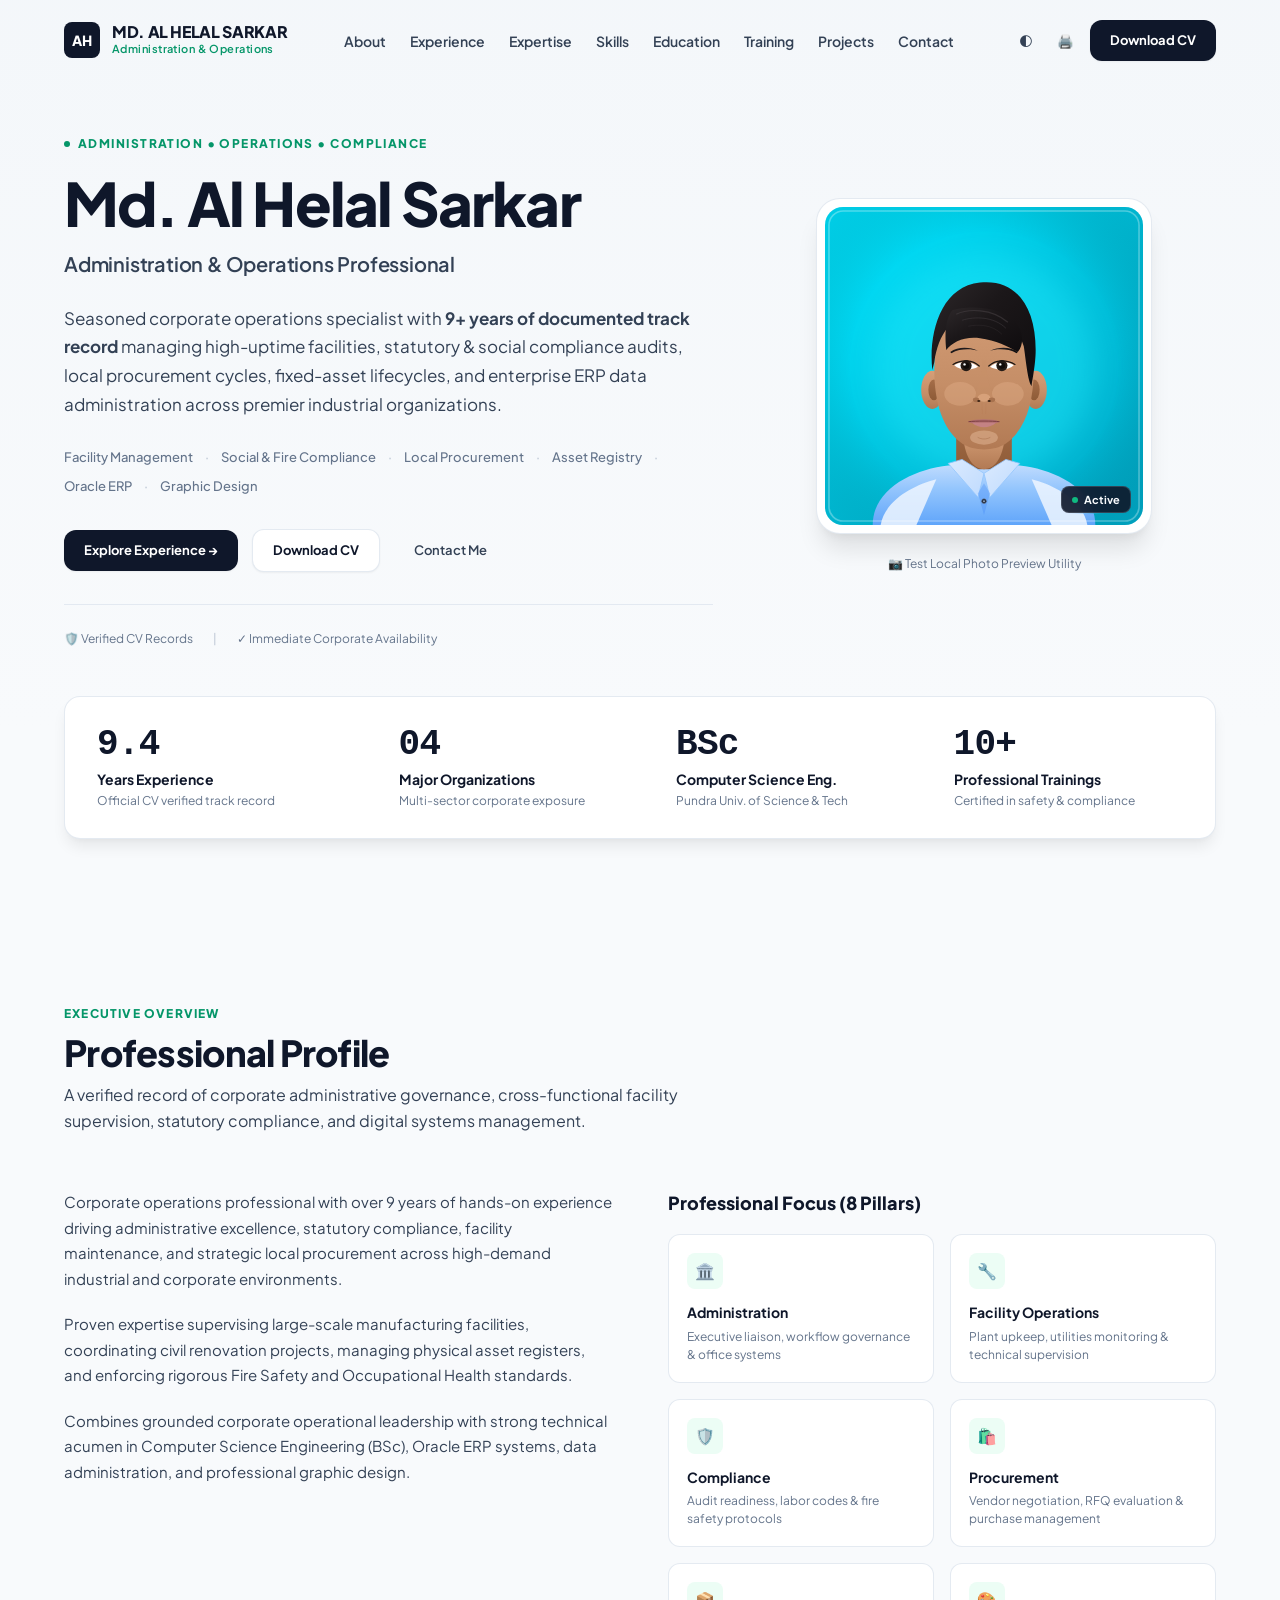
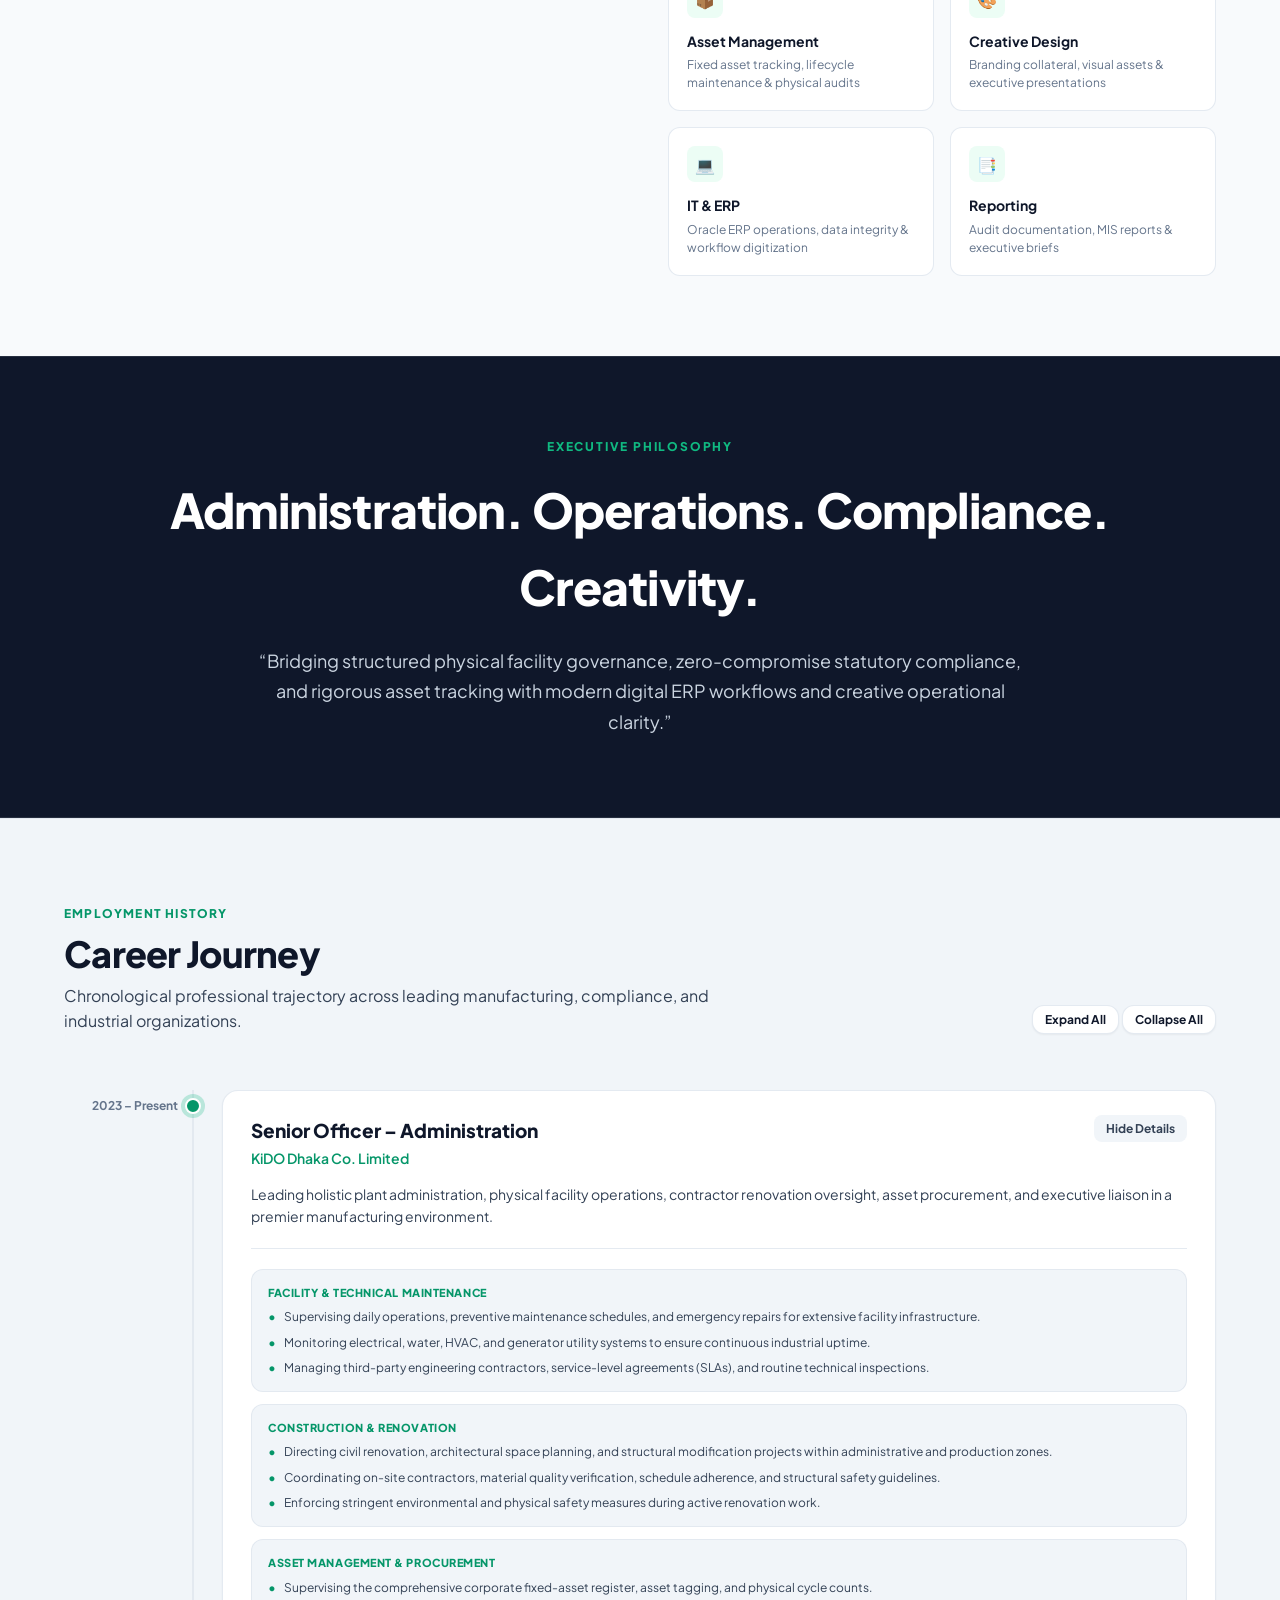
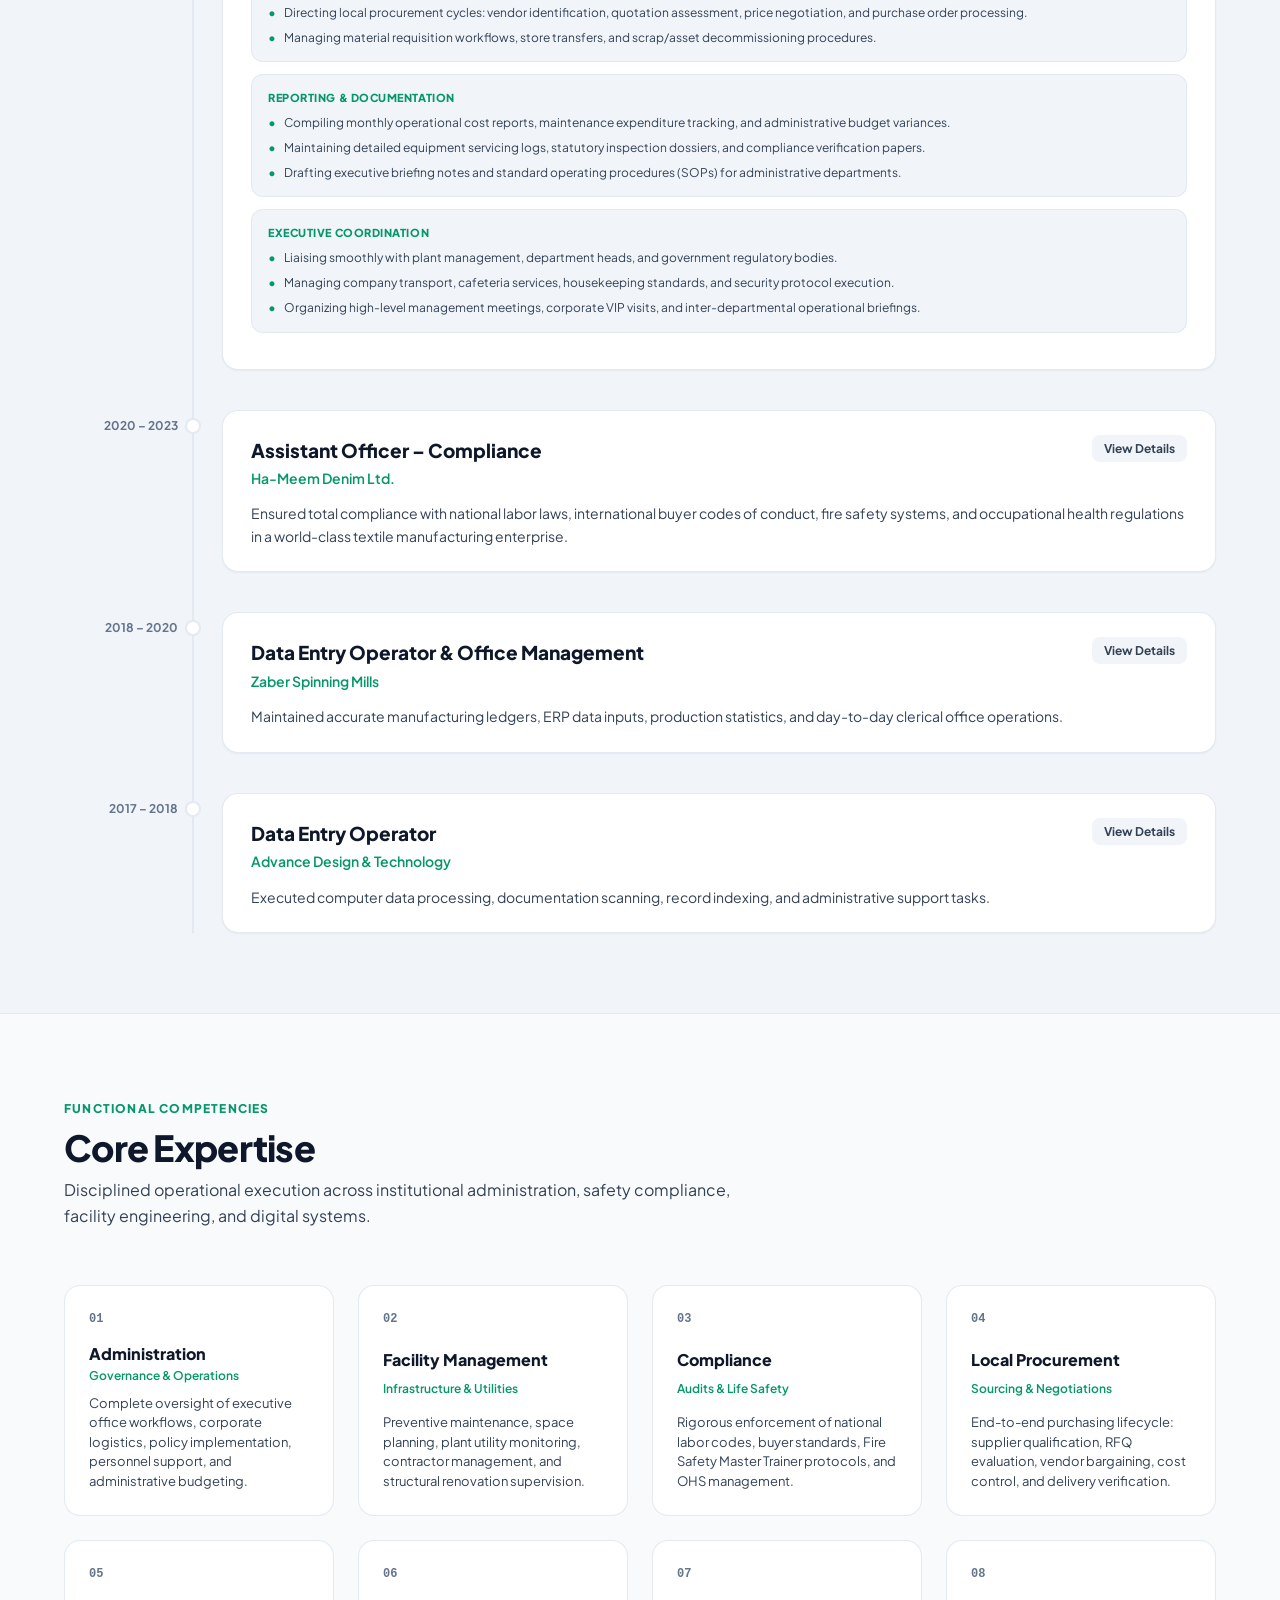
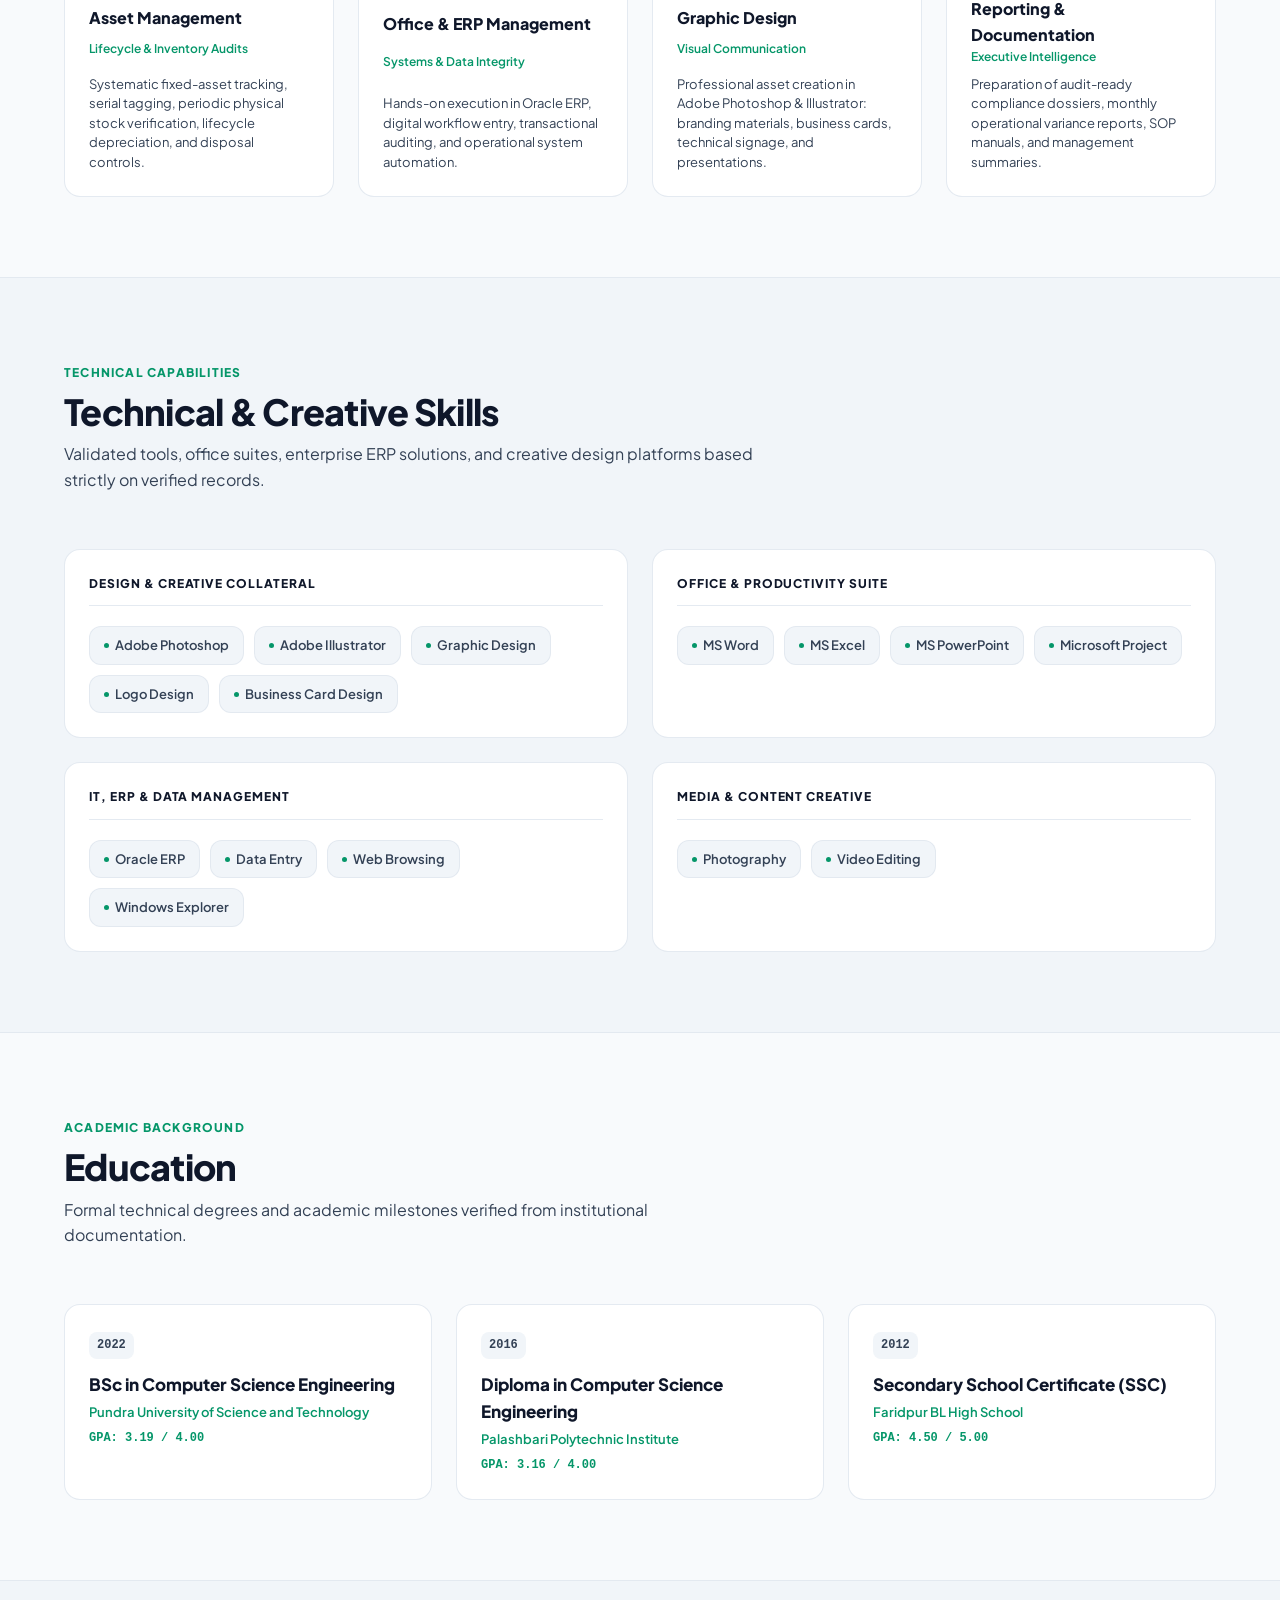
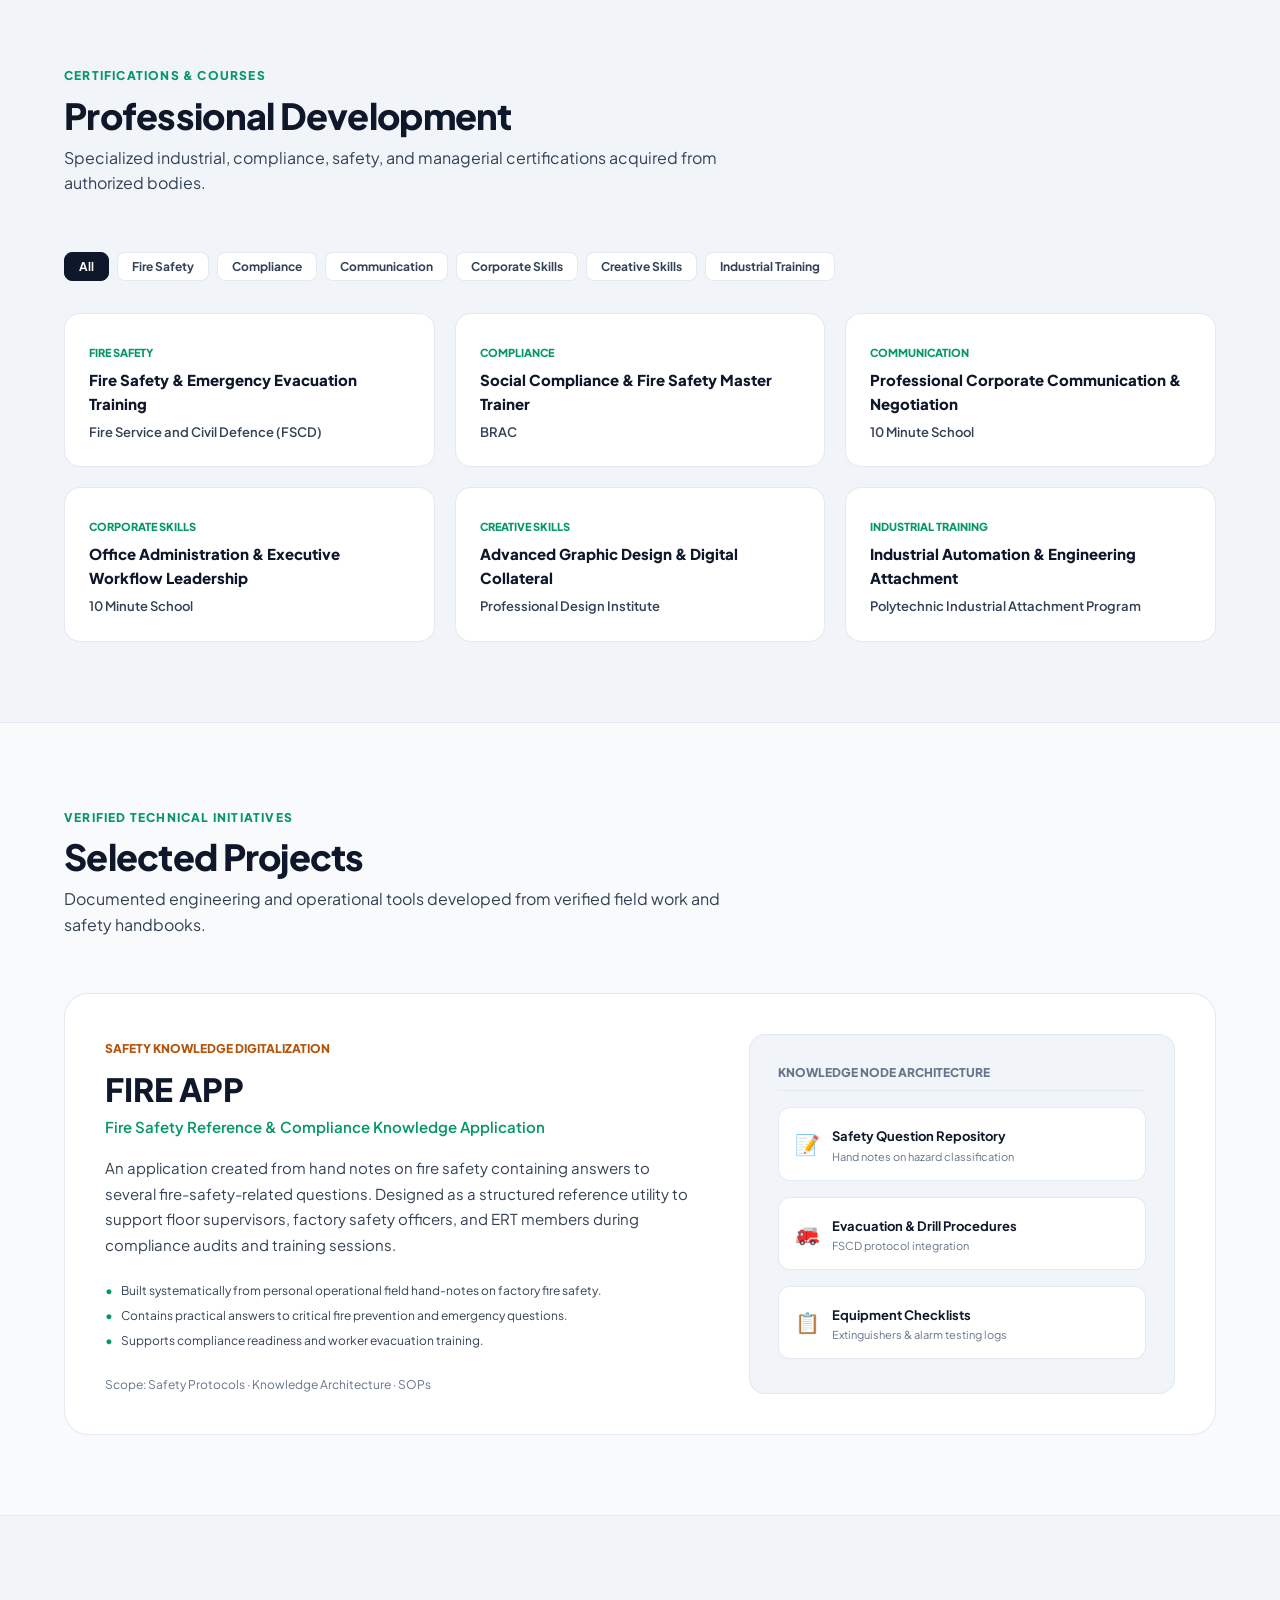
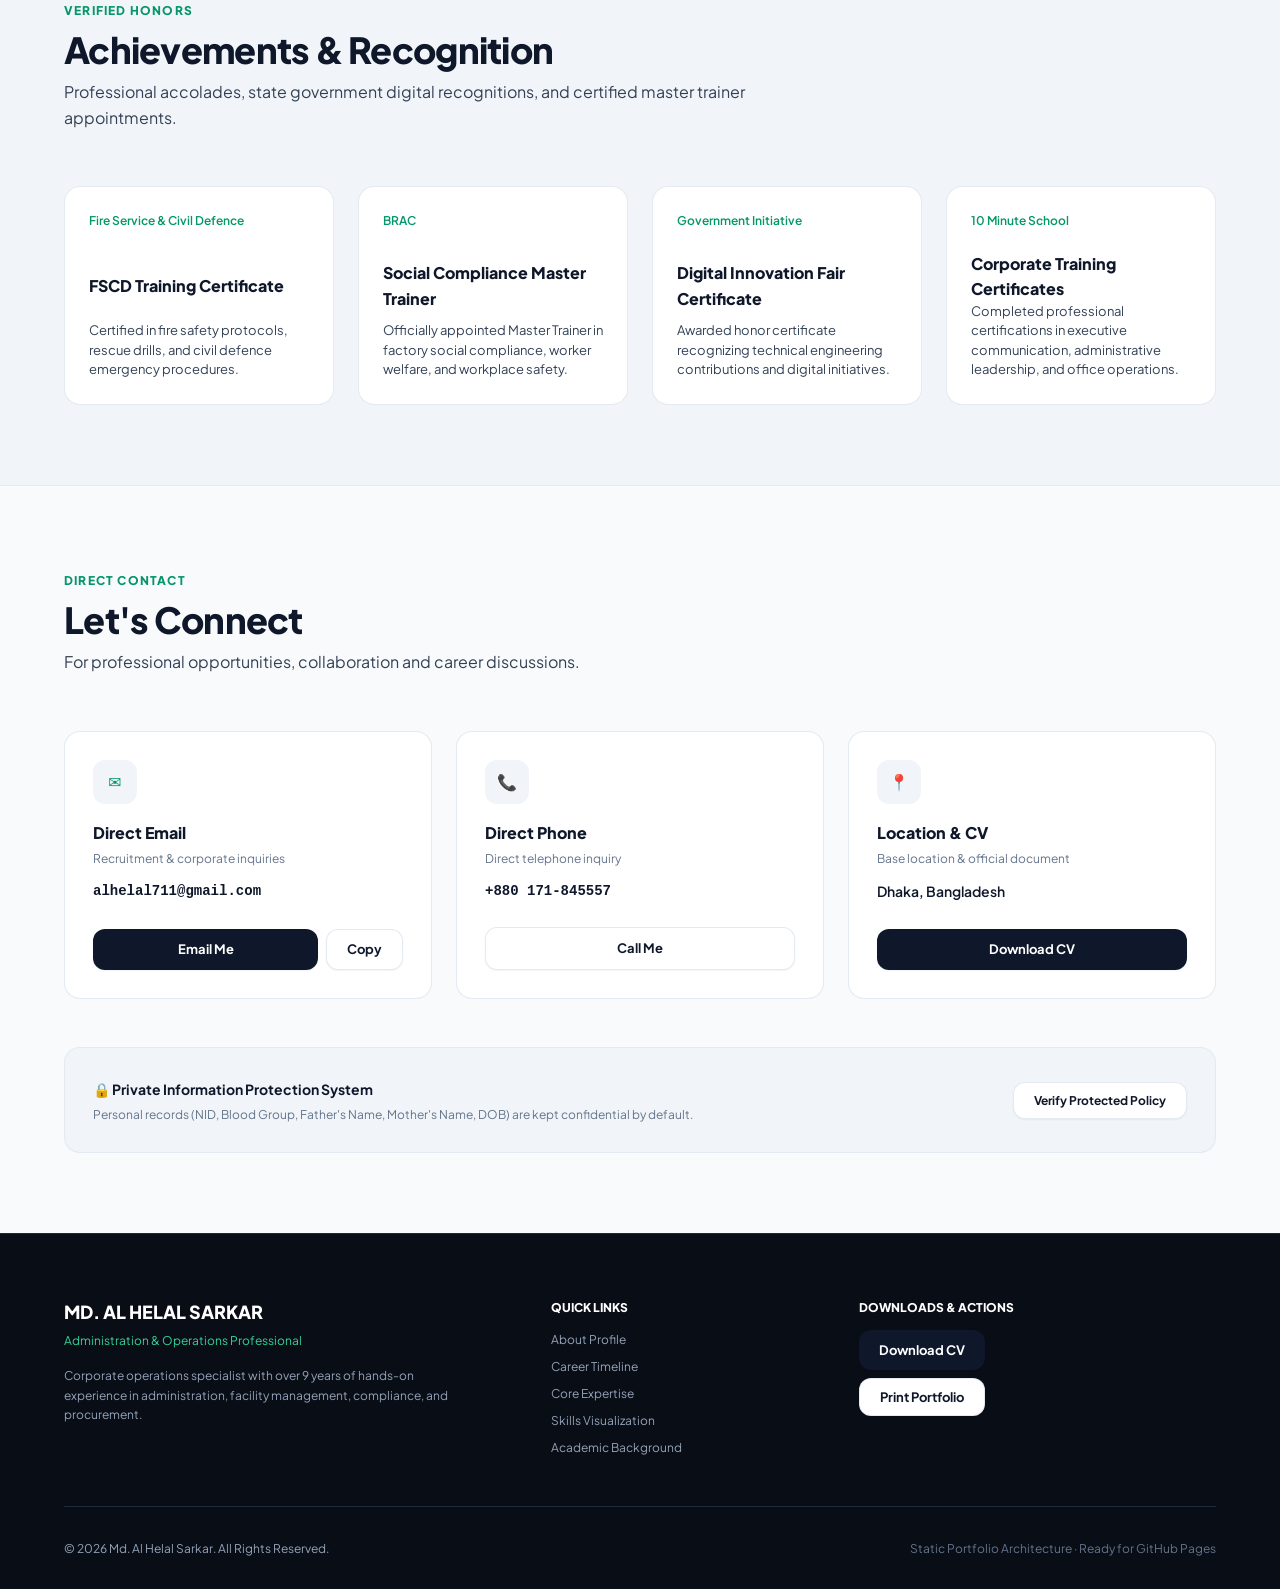
==== portfolio/index.html @ 99a0fc0d "Add files via upload" ====
<!DOCTYPE html>
<html lang="en">
<head>
  <meta charset="UTF-8" />
  <meta name="viewport" content="width=device-width, initial-scale=1.0" />
  <title>Md. Al Helal Sarkar | Administration & Operations Professional</title>
  <meta name="description" content="Corporate operations specialist with 9+ years of experience in Administration, Facility Management, Compliance, Local Procurement, Asset Management, and IT/ERP." />
  <meta name="author" content="Md. Al Helal Sarkar" />
  
  <!-- Open Graph -->
  <meta property="og:title" content="Md. Al Helal Sarkar | Administration & Operations Professional" />
  <meta property="og:description" content="Executive portfolio of Md. Al Helal Sarkar. Corporate operations specialist with 9+ years of experience." />
  <meta property="og:type" content="website" />
  <meta property="og:image" content="assets/profile.jpg" />
  
  <link rel="icon" type="image/svg+xml" href="assets/favicon.svg" />
  <link rel="preconnect" href="https://fonts.googleapis.com">
  <link rel="preconnect" href="https://fonts.gstatic.com" crossorigin>
  <link href="https://fonts.googleapis.com/css2?family=Plus+Jakarta+Sans:wght@300;400;500;600;700;800&display=swap" rel="stylesheet">
  
  <link rel="stylesheet" href="css/style.css" />
</head>
<body>

  <!-- Sticky Executive Navigation (3-Zone Contract) -->
  <header class="site-header">
    <div class="container nav-container">
      <!-- Zone 1: Wordmark -->
      <a href="#home" class="brand-link">
        <div class="brand-badge">AH</div>
        <div class="brand-meta">
          <span class="brand-title">MD. AL HELAL SARKAR</span>
          <span class="brand-sub">Administration &amp; Operations</span>
        </div>
      </a>

      <!-- Zone 2: Navigation Links -->
      <nav>
        <ul class="nav-links">
          <li><a href="#about" class="nav-link">About</a></li>
          <li><a href="#experience" class="nav-link">Experience</a></li>
          <li><a href="#expertise" class="nav-link">Expertise</a></li>
          <li><a href="#skills" class="nav-link">Skills</a></li>
          <li><a href="#education" class="nav-link">Education</a></li>
          <li><a href="#training" class="nav-link">Training</a></li>
          <li><a href="#projects" class="nav-link">Projects</a></li>
          <li><a href="#contact" class="nav-link">Contact</a></li>
        </ul>
      </nav>

      <!-- Zone 3: Utilities & CTA -->
      <div class="nav-actions">
        <button id="theme-toggle-btn" class="icon-btn" title="Toggle Dark/Light Mode" aria-label="Toggle Theme">
          🌓
        </button>
        <button class="icon-btn js-print-portfolio" title="Print Executive CV" aria-label="Print CV">
          🖨️
        </button>
        <a href="assets/cv.pdf" class="btn-primary js-cv-download">
          Download CV
        </a>
        <button id="hamburger-btn" class="icon-btn hamburger-btn" aria-label="Toggle Mobile Navigation">
          ☰
        </button>
      </div>
    </div>

    <!-- Mobile Drawer -->
    <div id="mobile-drawer" class="mobile-drawer">
      <ul class="mobile-nav-list">
        <li><a href="#about" class="mobile-nav-link">About</a></li>
        <li><a href="#experience" class="mobile-nav-link">Experience</a></li>
        <li><a href="#expertise" class="mobile-nav-link">Expertise</a></li>
        <li><a href="#skills" class="mobile-nav-link">Skills</a></li>
        <li><a href="#education" class="mobile-nav-link">Education</a></li>
        <li><a href="#training" class="mobile-nav-link">Training</a></li>
        <li><a href="#projects" class="mobile-nav-link">Projects</a></li>
        <li><a href="#contact" class="mobile-nav-link">Contact</a></li>
      </ul>
    </div>
  </header>

  <!-- Hero Section -->
  <section id="home" class="hero-section">
    <div class="container hero-grid">
      <!-- Left Hero Text -->
      <div>
        <div class="hero-eyebrow">
          <span class="hero-dot"></span>
          <span>ADMINISTRATION • OPERATIONS • COMPLIANCE</span>
        </div>
        <h1 class="hero-title">Md. Al Helal Sarkar</h1>
        <h2 class="hero-subtitle">Administration &amp; Operations Professional</h2>
        <p class="hero-desc">
          Seasoned corporate operations specialist with <strong>9+ years of documented track record</strong> managing high-uptime facilities, statutory &amp; social compliance audits, local procurement cycles, fixed-asset lifecycles, and enterprise ERP data administration across premier industrial organizations.
        </p>

        <!-- Unboxed Metadata Line -->
        <div class="unboxed-meta">
          <span>Facility Management</span>
          <span class="sep">·</span>
          <span>Social &amp; Fire Compliance</span>
          <span class="sep">·</span>
          <span>Local Procurement</span>
          <span class="sep">·</span>
          <span>Asset Registry</span>
          <span class="sep">·</span>
          <span>Oracle ERP</span>
          <span class="sep">·</span>
          <span>Graphic Design</span>
        </div>

        <!-- 3 CTA Buttons -->
        <div class="hero-ctas">
          <a href="#experience" class="btn-primary">Explore Experience →</a>
          <a href="assets/cv.pdf" class="btn-secondary js-cv-download">Download CV</a>
          <a href="#contact" class="btn-ghost">Contact Me</a>
        </div>

        <div class="hero-trust">
          <span>🛡️ Verified CV Records</span>
          <span class="sep">|</span>
          <span>✓ Immediate Corporate Availability</span>
        </div>
      </div>

      <!-- Right Hero Profile Image Frame -->
      <div class="hero-portrait-wrapper">
        <div class="portrait-frame">
          <img
            src="assets/profile.svg"
            alt="Md. Al Helal Sarkar"
            class="portrait-img js-profile-img"
          />
          <div class="portrait-fallback js-portrait-fallback" style="display: none;">
            <div class="fallback-monogram">AH</div>
            <strong style="font-size: 1.125rem;">Md. Al Helal Sarkar</strong>
            <span style="font-size: 0.75rem; color: #34d399; margin-top: 0.25rem;">Administration &amp; Operations</span>
          </div>
          <div class="active-badge">
            <span class="active-pulse"></span>
            <span>Active</span>
          </div>
        </div>

        <button class="preview-tool-trigger js-open-photo-modal">
          📷 Test Local Photo Preview Utility
        </button>
      </div>
    </div>
  </section>

  <!-- Hero Statistics -->
  <div class="container">
    <div class="hero-stats-card">
      <div class="stats-grid">
        <div class="stat-item">
          <span class="stat-val tabular-nums">9.4</span>
          <span class="stat-label">Years Experience</span>
          <span class="stat-sub">Official CV verified track record</span>
        </div>
        <div class="stat-item">
          <span class="stat-val tabular-nums">04</span>
          <span class="stat-label">Major Organizations</span>
          <span class="stat-sub">Multi-sector corporate exposure</span>
        </div>
        <div class="stat-item">
          <span class="stat-val">BSc</span>
          <span class="stat-label">Computer Science Eng.</span>
          <span class="stat-sub">Pundra Univ. of Science &amp; Tech</span>
        </div>
        <div class="stat-item">
          <span class="stat-val tabular-nums">10+</span>
          <span class="stat-label">Professional Trainings</span>
          <span class="stat-sub">Certified in safety &amp; compliance</span>
        </div>
      </div>
    </div>
  </div>

  <!-- Executive About Section -->
  <section id="about" class="section">
    <div class="container">
      <div class="section-head">
        <div class="section-kicker">Executive Overview</div>
        <h2 class="section-title">Professional Profile</h2>
        <p class="section-lead">A verified record of corporate administrative governance, cross-functional facility supervision, statutory compliance, and digital systems management.</p>
      </div>

      <div class="about-grid">
        <!-- Left Column: Narrative -->
        <div class="about-narrative">
          <p>
            Corporate operations professional with over 9 years of hands-on experience driving administrative excellence, statutory compliance, facility maintenance, and strategic local procurement across high-demand industrial and corporate environments.
          </p>
          <p>
            Proven expertise supervising large-scale manufacturing facilities, coordinating civil renovation projects, managing physical asset registers, and enforcing rigorous Fire Safety and Occupational Health standards.
          </p>
          <p>
            Combines grounded corporate operational leadership with strong technical acumen in Computer Science Engineering (BSc), Oracle ERP systems, data administration, and professional graphic design.
          </p>
        </div>

        <!-- Right Column: 8 Professional Focus Cards -->
        <div>
          <h3 style="font-size: 1.125rem; font-weight: 800; margin-bottom: 1rem;">Professional Focus (8 Pillars)</h3>
          <div class="focus-grid">
            <div class="focus-card">
              <div class="focus-icon">🏛️</div>
              <h4 class="focus-title">Administration</h4>
              <p class="focus-desc">Executive liaison, workflow governance &amp; office systems</p>
            </div>
            <div class="focus-card">
              <div class="focus-icon">🔧</div>
              <h4 class="focus-title">Facility Operations</h4>
              <p class="focus-desc">Plant upkeep, utilities monitoring &amp; technical supervision</p>
            </div>
            <div class="focus-card">
              <div class="focus-icon">🛡️</div>
              <h4 class="focus-title">Compliance</h4>
              <p class="focus-desc">Audit readiness, labor codes &amp; fire safety protocols</p>
            </div>
            <div class="focus-card">
              <div class="focus-icon">🛍️</div>
              <h4 class="focus-title">Procurement</h4>
              <p class="focus-desc">Vendor negotiation, RFQ evaluation &amp; purchase management</p>
            </div>
            <div class="focus-card">
              <div class="focus-icon">📦</div>
              <h4 class="focus-title">Asset Management</h4>
              <p class="focus-desc">Fixed asset tracking, lifecycle maintenance &amp; physical audits</p>
            </div>
            <div class="focus-card">
              <div class="focus-icon">🎨</div>
              <h4 class="focus-title">Creative Design</h4>
              <p class="focus-desc">Branding collateral, visual assets &amp; executive presentations</p>
            </div>
            <div class="focus-card">
              <div class="focus-icon">💻</div>
              <h4 class="focus-title">IT &amp; ERP</h4>
              <p class="focus-desc">Oracle ERP operations, data integrity &amp; workflow digitization</p>
            </div>
            <div class="focus-card">
              <div class="focus-icon">📑</div>
              <h4 class="focus-title">Reporting</h4>
              <p class="focus-desc">Audit documentation, MIS reports &amp; executive briefs</p>
            </div>
          </div>
        </div>
      </div>
    </div>
  </section>

  <!-- Full-Width Brand Statement Ribbon -->
  <section class="brand-ribbon">
    <div class="container">
      <div class="ribbon-kicker">Executive Philosophy</div>
      <h2 class="ribbon-title">Administration. Operations. Compliance. Creativity.</h2>
      <p class="ribbon-quote">
        &ldquo;Bridging structured physical facility governance, zero-compromise statutory compliance, and rigorous asset tracking with modern digital ERP workflows and creative operational clarity.&rdquo;
      </p>
    </div>
  </section>

  <!-- Career Journey Timeline -->
  <section id="experience" class="section section-alt">
    <div class="container">
      <div style="display: flex; justify-content: space-between; align-items: flex-end; margin-bottom: 3.5rem;">
        <div class="section-head" style="margin-bottom: 0;">
          <div class="section-kicker">Employment History</div>
          <h2 class="section-title">Career Journey</h2>
          <p class="section-lead">Chronological professional trajectory across leading manufacturing, compliance, and industrial organizations.</p>
        </div>
        <div>
          <button id="btn-expand-all" class="btn-secondary" style="font-size: 0.75rem; padding: 0.375rem 0.75rem;">Expand All</button>
          <button id="btn-collapse-all" class="btn-secondary" style="font-size: 0.75rem; padding: 0.375rem 0.75rem;">Collapse All</button>
        </div>
      </div>

      <div class="timeline">
        <!-- Item 1: KiDO Dhaka Co. Limited -->
        <div class="timeline-item current">
          <div class="timeline-node"></div>
          <div class="timeline-period-badge">2023 – Present</div>
          <div class="timeline-card">
            <div class="timeline-header">
              <div>
                <h3 class="role-title">Senior Officer – Administration</h3>
                <span class="company-name">KiDO Dhaka Co. Limited</span>
              </div>
              <button class="btn-toggle-details js-toggle-experience" data-target="kido-details">
                Hide Details
              </button>
            </div>
            <p class="role-summary">
              Leading holistic plant administration, physical facility operations, contractor renovation oversight, asset procurement, and executive liaison in a premier manufacturing environment.
            </p>

            <div id="kido-details" class="role-details open">
              <div class="category-block">
                <div class="cat-name">FACILITY &amp; TECHNICAL MAINTENANCE</div>
                <ul class="bullet-list">
                  <li>Supervising daily operations, preventive maintenance schedules, and emergency repairs for extensive facility infrastructure.</li>
                  <li>Monitoring electrical, water, HVAC, and generator utility systems to ensure continuous industrial uptime.</li>
                  <li>Managing third-party engineering contractors, service-level agreements (SLAs), and routine technical inspections.</li>
                </ul>
              </div>

              <div class="category-block">
                <div class="cat-name">CONSTRUCTION &amp; RENOVATION</div>
                <ul class="bullet-list">
                  <li>Directing civil renovation, architectural space planning, and structural modification projects within administrative and production zones.</li>
                  <li>Coordinating on-site contractors, material quality verification, schedule adherence, and structural safety guidelines.</li>
                  <li>Enforcing stringent environmental and physical safety measures during active renovation work.</li>
                </ul>
              </div>

              <div class="category-block">
                <div class="cat-name">ASSET MANAGEMENT &amp; PROCUREMENT</div>
                <ul class="bullet-list">
                  <li>Supervising the comprehensive corporate fixed-asset register, asset tagging, and physical cycle counts.</li>
                  <li>Directing local procurement cycles: vendor identification, quotation assessment, price negotiation, and purchase order processing.</li>
                  <li>Managing material requisition workflows, store transfers, and scrap/asset decommissioning procedures.</li>
                </ul>
              </div>

              <div class="category-block">
                <div class="cat-name">REPORTING &amp; DOCUMENTATION</div>
                <ul class="bullet-list">
                  <li>Compiling monthly operational cost reports, maintenance expenditure tracking, and administrative budget variances.</li>
                  <li>Maintaining detailed equipment servicing logs, statutory inspection dossiers, and compliance verification papers.</li>
                  <li>Drafting executive briefing notes and standard operating procedures (SOPs) for administrative departments.</li>
                </ul>
              </div>

              <div class="category-block">
                <div class="cat-name">EXECUTIVE COORDINATION</div>
                <ul class="bullet-list">
                  <li>Liaising smoothly with plant management, department heads, and government regulatory bodies.</li>
                  <li>Managing company transport, cafeteria services, housekeeping standards, and security protocol execution.</li>
                  <li>Organizing high-level management meetings, corporate VIP visits, and inter-departmental operational briefings.</li>
                </ul>
              </div>
            </div>
          </div>
        </div>

        <!-- Item 2: Ha-Meem Denim Ltd. -->
        <div class="timeline-item">
          <div class="timeline-node"></div>
          <div class="timeline-period-badge">2020 – 2023</div>
          <div class="timeline-card">
            <div class="timeline-header">
              <div>
                <h3 class="role-title">Assistant Officer – Compliance</h3>
                <span class="company-name">Ha-Meem Denim Ltd.</span>
              </div>
              <button class="btn-toggle-details js-toggle-experience" data-target="hameem-details">
                View Details
              </button>
            </div>
            <p class="role-summary">
              Ensured total compliance with national labor laws, international buyer codes of conduct, fire safety systems, and occupational health regulations in a world-class textile manufacturing enterprise.
            </p>

            <div id="hameem-details" class="role-details">
              <ul class="bullet-list">
                <li>Audited factory floor operations against social compliance codes, buyer requirements, and statutory labor laws.</li>
                <li>Conducted fire safety drills, evacuation simulations, and routine checks on fire detection and suppression apparatus.</li>
                <li>Prepared documentation dossiers for third-party buyer social audits, environmental assessments, and compliance renewals.</li>
                <li>Facilitated safety committee meetings, worker grievance procedures, and emergency response team (ERT) readiness.</li>
              </ul>
            </div>
          </div>
        </div>

        <!-- Item 3: Zaber Spinning Mills -->
        <div class="timeline-item">
          <div class="timeline-node"></div>
          <div class="timeline-period-badge">2018 – 2020</div>
          <div class="timeline-card">
            <div class="timeline-header">
              <div>
                <h3 class="role-title">Data Entry Operator &amp; Office Management</h3>
                <span class="company-name">Zaber Spinning Mills</span>
              </div>
              <button class="btn-toggle-details js-toggle-experience" data-target="zaber-details">
                View Details
              </button>
            </div>
            <p class="role-summary">
              Maintained accurate manufacturing ledgers, ERP data inputs, production statistics, and day-to-day clerical office operations.
            </p>

            <div id="zaber-details" class="role-details">
              <ul class="bullet-list">
                <li>Accurately entered and validated daily production logs, raw material reconciliations, and dispatch data into enterprise databases.</li>
                <li>Organized physical and digital filing repositories for departmental correspondence, invoices, and supplier receipts.</li>
                <li>Assisted administrative executives with shift scheduling, staff attendance tracking, and administrative reports.</li>
              </ul>
            </div>
          </div>
        </div>

        <!-- Item 4: Advance Design & Technology -->
        <div class="timeline-item">
          <div class="timeline-node"></div>
          <div class="timeline-period-badge">2017 – 2018</div>
          <div class="timeline-card">
            <div class="timeline-header">
              <div>
                <h3 class="role-title">Data Entry Operator</h3>
                <span class="company-name">Advance Design &amp; Technology</span>
              </div>
              <button class="btn-toggle-details js-toggle-experience" data-target="advance-details">
                View Details
              </button>
            </div>
            <p class="role-summary">
              Executed computer data processing, documentation scanning, record indexing, and administrative support tasks.
            </p>

            <div id="advance-details" class="role-details">
              <ul class="bullet-list">
                <li>Transcribed technical data sheets, project blueprints, and commercial documents into standardized digital archives.</li>
                <li>Verified entry accuracy to maintain error-free database records and client project files.</li>
                <li>Supported front-office administrative coordination, inventory logs, and equipment supplies.</li>
              </ul>
            </div>
          </div>
        </div>
      </div>
    </div>
  </section>

  <!-- Core Expertise -->
  <section id="expertise" class="section">
    <div class="container">
      <div class="section-head">
        <div class="section-kicker">Functional Competencies</div>
        <h2 class="section-title">Core Expertise</h2>
        <p class="section-lead">Disciplined operational execution across institutional administration, safety compliance, facility engineering, and digital systems.</p>
      </div>

      <div class="expertise-grid">
        <div class="expertise-card">
          <span class="expertise-num">01</span>
          <h3 class="expertise-title">Administration</h3>
          <span class="expertise-sub">Governance &amp; Operations</span>
          <p class="expertise-desc">Complete oversight of executive office workflows, corporate logistics, policy implementation, personnel support, and administrative budgeting.</p>
        </div>
        <div class="expertise-card">
          <span class="expertise-num">02</span>
          <h3 class="expertise-title">Facility Management</h3>
          <span class="expertise-sub">Infrastructure &amp; Utilities</span>
          <p class="expertise-desc">Preventive maintenance, space planning, plant utility monitoring, contractor management, and structural renovation supervision.</p>
        </div>
        <div class="expertise-card">
          <span class="expertise-num">03</span>
          <h3 class="expertise-title">Compliance</h3>
          <span class="expertise-sub">Audits &amp; Life Safety</span>
          <p class="expertise-desc">Rigorous enforcement of national labor codes, buyer standards, Fire Safety Master Trainer protocols, and OHS management.</p>
        </div>
        <div class="expertise-card">
          <span class="expertise-num">04</span>
          <h3 class="expertise-title">Local Procurement</h3>
          <span class="expertise-sub">Sourcing &amp; Negotiations</span>
          <p class="expertise-desc">End-to-end purchasing lifecycle: supplier qualification, RFQ evaluation, vendor bargaining, cost control, and delivery verification.</p>
        </div>
        <div class="expertise-card">
          <span class="expertise-num">05</span>
          <h3 class="expertise-title">Asset Management</h3>
          <span class="expertise-sub">Lifecycle &amp; Inventory Audits</span>
          <p class="expertise-desc">Systematic fixed-asset tracking, serial tagging, periodic physical stock verification, lifecycle depreciation, and disposal controls.</p>
        </div>
        <div class="expertise-card">
          <span class="expertise-num">06</span>
          <h3 class="expertise-title">Office &amp; ERP Management</h3>
          <span class="expertise-sub">Systems &amp; Data Integrity</span>
          <p class="expertise-desc">Hands-on execution in Oracle ERP, digital workflow entry, transactional auditing, and operational system automation.</p>
        </div>
        <div class="expertise-card">
          <span class="expertise-num">07</span>
          <h3 class="expertise-title">Graphic Design</h3>
          <span class="expertise-sub">Visual Communication</span>
          <p class="expertise-desc">Professional asset creation in Adobe Photoshop &amp; Illustrator: branding materials, business cards, technical signage, and presentations.</p>
        </div>
        <div class="expertise-card">
          <span class="expertise-num">08</span>
          <h3 class="expertise-title">Reporting &amp; Documentation</h3>
          <span class="expertise-sub">Executive Intelligence</span>
          <p class="expertise-desc">Preparation of audit-ready compliance dossiers, monthly operational variance reports, SOP manuals, and management summaries.</p>
        </div>
      </div>
    </div>
  </section>

  <!-- Technical & Creative Skills -->
  <section id="skills" class="section section-alt">
    <div class="container">
      <div class="section-head">
        <div class="section-kicker">Technical Capabilities</div>
        <h2 class="section-title">Technical &amp; Creative Skills</h2>
        <p class="section-lead">Validated tools, office suites, enterprise ERP solutions, and creative design platforms based strictly on verified records.</p>
      </div>

      <div class="skills-grid">
        <div class="skill-category-card">
          <h3 class="skill-cat-title">DESIGN &amp; CREATIVE COLLATERAL</h3>
          <div class="skill-tags">
            <span class="skill-tag"><span class="skill-dot"></span> Adobe Photoshop</span>
            <span class="skill-tag"><span class="skill-dot"></span> Adobe Illustrator</span>
            <span class="skill-tag"><span class="skill-dot"></span> Graphic Design</span>
            <span class="skill-tag"><span class="skill-dot"></span> Logo Design</span>
            <span class="skill-tag"><span class="skill-dot"></span> Business Card Design</span>
          </div>
        </div>

        <div class="skill-category-card">
          <h3 class="skill-cat-title">OFFICE &amp; PRODUCTIVITY SUITE</h3>
          <div class="skill-tags">
            <span class="skill-tag"><span class="skill-dot"></span> MS Word</span>
            <span class="skill-tag"><span class="skill-dot"></span> MS Excel</span>
            <span class="skill-tag"><span class="skill-dot"></span> MS PowerPoint</span>
            <span class="skill-tag"><span class="skill-dot"></span> Microsoft Project</span>
          </div>
        </div>

        <div class="skill-category-card">
          <h3 class="skill-cat-title">IT, ERP &amp; DATA MANAGEMENT</h3>
          <div class="skill-tags">
            <span class="skill-tag"><span class="skill-dot"></span> Oracle ERP</span>
            <span class="skill-tag"><span class="skill-dot"></span> Data Entry</span>
            <span class="skill-tag"><span class="skill-dot"></span> Web Browsing</span>
            <span class="skill-tag"><span class="skill-dot"></span> Windows Explorer</span>
          </div>
        </div>

        <div class="skill-category-card">
          <h3 class="skill-cat-title">MEDIA &amp; CONTENT CREATIVE</h3>
          <div class="skill-tags">
            <span class="skill-tag"><span class="skill-dot"></span> Photography</span>
            <span class="skill-tag"><span class="skill-dot"></span> Video Editing</span>
          </div>
        </div>
      </div>
    </div>
  </section>

  <!-- Education -->
  <section id="education" class="section">
    <div class="container">
      <div class="section-head">
        <div class="section-kicker">Academic Background</div>
        <h2 class="section-title">Education</h2>
        <p class="section-lead">Formal technical degrees and academic milestones verified from institutional documentation.</p>
      </div>

      <div class="edu-grid">
        <div class="edu-card">
          <div>
            <span class="edu-year">2022</span>
            <h3 class="edu-degree">BSc in Computer Science Engineering</h3>
            <p class="edu-inst">Pundra University of Science and Technology</p>
            <p style="font-size: 0.75rem; font-weight: 700; color: #059669; margin-top: 0.375rem; font-family: monospace;">GPA: 3.19 / 4.00</p>
          </div>
        </div>

        <div class="edu-card">
          <div>
            <span class="edu-year">2016</span>
            <h3 class="edu-degree">Diploma in Computer Science Engineering</h3>
            <p class="edu-inst">Palashbari Polytechnic Institute</p>
            <p style="font-size: 0.75rem; font-weight: 700; color: #059669; margin-top: 0.375rem; font-family: monospace;">GPA: 3.16 / 4.00</p>
          </div>
        </div>

        <div class="edu-card">
          <div>
            <span class="edu-year">2012</span>
            <h3 class="edu-degree">Secondary School Certificate (SSC)</h3>
            <p class="edu-inst">Faridpur BL High School</p>
            <p style="font-size: 0.75rem; font-weight: 700; color: #059669; margin-top: 0.375rem; font-family: monospace;">GPA: 4.50 / 5.00</p>
          </div>
        </div>
      </div>
    </div>
  </section>

  <!-- Training & Professional Development -->
  <section id="training" class="section section-alt">
    <div class="container">
      <div class="section-head">
        <div class="section-kicker">Certifications &amp; Courses</div>
        <h2 class="section-title">Professional Development</h2>
        <p class="section-lead">Specialized industrial, compliance, safety, and managerial certifications acquired from authorized bodies.</p>
      </div>

      <div class="training-filter-bar">
        <button class="filter-btn active" data-filter="All">All</button>
        <button class="filter-btn" data-filter="Fire Safety">Fire Safety</button>
        <button class="filter-btn" data-filter="Compliance">Compliance</button>
        <button class="filter-btn" data-filter="Communication">Communication</button>
        <button class="filter-btn" data-filter="Corporate Skills">Corporate Skills</button>
        <button class="filter-btn" data-filter="Creative Skills">Creative Skills</button>
        <button class="filter-btn" data-filter="Industrial Training">Industrial Training</button>
      </div>

      <div class="training-grid">
        <div class="training-card" data-category="Fire Safety">
          <div>
            <span class="training-cat">Fire Safety</span>
            <h3 class="training-title">Fire Safety &amp; Emergency Evacuation Training</h3>
            <p class="training-inst">Fire Service and Civil Defence (FSCD)</p>
          </div>
        </div>

        <div class="training-card" data-category="Compliance">
          <div>
            <span class="training-cat">Compliance</span>
            <h3 class="training-title">Social Compliance &amp; Fire Safety Master Trainer</h3>
            <p class="training-inst">BRAC</p>
          </div>
        </div>

        <div class="training-card" data-category="Communication">
          <div>
            <span class="training-cat">Communication</span>
            <h3 class="training-title">Professional Corporate Communication &amp; Negotiation</h3>
            <p class="training-inst">10 Minute School</p>
          </div>
        </div>

        <div class="training-card" data-category="Corporate Skills">
          <div>
            <span class="training-cat">Corporate Skills</span>
            <h3 class="training-title">Office Administration &amp; Executive Workflow Leadership</h3>
            <p class="training-inst">10 Minute School</p>
          </div>
        </div>

        <div class="training-card" data-category="Creative Skills">
          <div>
            <span class="training-cat">Creative Skills</span>
            <h3 class="training-title">Advanced Graphic Design &amp; Digital Collateral</h3>
            <p class="training-inst">Professional Design Institute</p>
          </div>
        </div>

        <div class="training-card" data-category="Industrial Training">
          <div>
            <span class="training-cat">Industrial Training</span>
            <h3 class="training-title">Industrial Automation &amp; Engineering Attachment</h3>
            <p class="training-inst">Polytechnic Industrial Attachment Program</p>
          </div>
        </div>
      </div>
    </div>
  </section>

  <!-- Selected Projects -->
  <section id="projects" class="section">
    <div class="container">
      <div class="section-head">
        <div class="section-kicker">Verified Technical Initiatives</div>
        <h2 class="section-title">Selected Projects</h2>
        <p class="section-lead">Documented engineering and operational tools developed from verified field work and safety handbooks.</p>
      </div>

      <div class="project-card">
        <div>
          <span style="font-size: 0.75rem; font-weight: 800; color: #b45309; text-transform: uppercase;">Safety Knowledge Digitalization</span>
          <h3 style="font-size: 2rem; font-weight: 800; margin-top: 0.25rem;">FIRE APP</h3>
          <p style="font-size: 0.9375rem; color: #059669; font-weight: 600; margin-bottom: 1rem;">Fire Safety Reference &amp; Compliance Knowledge Application</p>
          <p style="font-size: 0.9375rem; color: var(--text-secondary); line-height: 1.7; margin-bottom: 1.5rem;">
            An application created from hand notes on fire safety containing answers to several fire-safety-related questions. Designed as a structured reference utility to support floor supervisors, factory safety officers, and ERT members during compliance audits and training sessions.
          </p>

          <ul class="bullet-list" style="margin-bottom: 1.5rem;">
            <li>Built systematically from personal operational field hand-notes on factory fire safety.</li>
            <li>Contains practical answers to critical fire prevention and emergency questions.</li>
            <li>Supports compliance readiness and worker evacuation training.</li>
          </ul>

          <div style="font-size: 0.75rem; color: var(--text-muted);">
            Scope: Safety Protocols · Knowledge Architecture · SOPs
          </div>
        </div>

        <!-- Abstract Project Illustration -->
        <div class="project-diagram">
          <div style="font-size: 0.75rem; font-weight: 800; text-transform: uppercase; color: var(--text-muted); border-bottom: 1px solid var(--border-color); padding-bottom: 0.5rem;">
            Knowledge Node Architecture
          </div>
          <div class="diagram-item">
            <span style="font-size: 1.25rem;">📝</span>
            <div>
              <strong style="font-size: 0.8125rem;">Safety Question Repository</strong>
              <div style="font-size: 0.6875rem; color: var(--text-muted);">Hand notes on hazard classification</div>
            </div>
          </div>
          <div class="diagram-item">
            <span style="font-size: 1.25rem;">🚒</span>
            <div>
              <strong style="font-size: 0.8125rem;">Evacuation &amp; Drill Procedures</strong>
              <div style="font-size: 0.6875rem; color: var(--text-muted);">FSCD protocol integration</div>
            </div>
          </div>
          <div class="diagram-item">
            <span style="font-size: 1.25rem;">📋</span>
            <div>
              <strong style="font-size: 0.8125rem;">Equipment Checklists</strong>
              <div style="font-size: 0.6875rem; color: var(--text-muted);">Extinguishers &amp; alarm testing logs</div>
            </div>
          </div>
        </div>
      </div>
    </div>
  </section>

  <!-- Achievements -->
  <section id="achievements" class="section section-alt">
    <div class="container">
      <div class="section-head">
        <div class="section-kicker">Verified Honors</div>
        <h2 class="section-title">Achievements &amp; Recognition</h2>
        <p class="section-lead">Professional accolades, state government digital recognitions, and certified master trainer appointments.</p>
      </div>

      <div class="expertise-grid">
        <div class="expertise-card">
          <span class="expertise-sub">Fire Service &amp; Civil Defence</span>
          <h3 class="expertise-title">FSCD Training Certificate</h3>
          <p class="expertise-desc">Certified in fire safety protocols, rescue drills, and civil defence emergency procedures.</p>
        </div>
        <div class="expertise-card">
          <span class="expertise-sub">BRAC</span>
          <h3 class="expertise-title">Social Compliance Master Trainer</h3>
          <p class="expertise-desc">Officially appointed Master Trainer in factory social compliance, worker welfare, and workplace safety.</p>
        </div>
        <div class="expertise-card">
          <span class="expertise-sub">Government Initiative</span>
          <h3 class="expertise-title">Digital Innovation Fair Certificate</h3>
          <p class="expertise-desc">Awarded honor certificate recognizing technical engineering contributions and digital initiatives.</p>
        </div>
        <div class="expertise-card">
          <span class="expertise-sub">10 Minute School</span>
          <h3 class="expertise-title">Corporate Training Certificates</h3>
          <p class="expertise-desc">Completed professional certifications in executive communication, administrative leadership, and office operations.</p>
        </div>
      </div>
    </div>
  </section>

  <!-- Contact Section -->
  <section id="contact" class="section">
    <div class="container">
      <div class="section-head">
        <div class="section-kicker">Direct Contact</div>
        <h2 class="section-title">Let's Connect</h2>
        <p class="section-lead">For professional opportunities, collaboration and career discussions.</p>
      </div>

      <div class="contact-grid">
        <div class="contact-card">
          <div>
            <div class="contact-icon">✉️</div>
            <h3 style="font-size: 1rem; font-weight: 800; margin-bottom: 0.25rem;">Direct Email</h3>
            <p style="font-size: 0.75rem; color: var(--text-muted); margin-bottom: 0.75rem;">Recruitment &amp; corporate inquiries</p>
            <div class="js-email" style="font-family: monospace; font-size: 0.875rem; font-weight: 600;">alhelal711@gmail.com</div>
          </div>
          <div style="margin-top: 1.5rem; display: flex; gap: 0.5rem;">
            <a href="mailto:alhelal711@gmail.com" class="btn-primary" style="flex: 1; justify-content: center;">Email Me</a>
            <button id="copy-email-btn" class="btn-secondary">Copy</button>
          </div>
        </div>

        <div class="contact-card">
          <div>
            <div class="contact-icon">📞</div>
            <h3 style="font-size: 1rem; font-weight: 800; margin-bottom: 0.25rem;">Direct Phone</h3>
            <p style="font-size: 0.75rem; color: var(--text-muted); margin-bottom: 0.75rem;">Direct telephone inquiry</p>
            <div class="js-phone" style="font-family: monospace; font-size: 0.875rem; font-weight: 600;">+880 171-845557</div>
          </div>
          <div style="margin-top: 1.5rem;">
            <a href="tel:+880171845557" class="btn-secondary" style="width: 100%; justify-content: center;">Call Me</a>
          </div>
        </div>

        <div class="contact-card">
          <div>
            <div class="contact-icon">📍</div>
            <h3 style="font-size: 1rem; font-weight: 800; margin-bottom: 0.25rem;">Location &amp; CV</h3>
            <p style="font-size: 0.75rem; color: var(--text-muted); margin-bottom: 0.75rem;">Base location &amp; official document</p>
            <div class="js-location" style="font-size: 0.875rem; font-weight: 600;">Dhaka, Bangladesh</div>
          </div>
          <div style="margin-top: 1.5rem;">
            <a href="assets/cv.pdf" class="btn-primary js-cv-download" style="width: 100%; justify-content: center;">Download CV</a>
          </div>
        </div>
      </div>

      <!-- Private Information Protection Panel (Section 17) -->
      <div class="privacy-panel">
        <div style="display: flex; justify-content: space-between; align-items: center; flex-wrap: wrap; gap: 1rem;">
          <div>
            <strong style="font-size: 0.875rem;">🔒 Private Information Protection System</strong>
            <p style="font-size: 0.75rem; color: var(--text-muted); margin-top: 0.25rem;">
              Personal records (NID, Blood Group, Father's Name, Mother's Name, DOB) are kept confidential by default.
            </p>
          </div>
          <button id="toggle-privacy-btn" class="btn-secondary" style="font-size: 0.75rem;">
            Verify Protected Policy
          </button>
        </div>

        <div id="private-info-content" style="display: none; margin-top: 1rem; padding-top: 1rem; border-top: 1px solid var(--border-color); font-size: 0.8125rem;">
          <p style="margin-bottom: 0.75rem; color: var(--text-secondary);">
            Official personal records are provided upon formal background verification request from authorized hiring entities.
          </p>
          <div style="display: grid; grid-template-columns: repeat(auto-fit, minmax(200px, 1fr)); gap: 0.75rem; font-size: 0.75rem;">
            <div style="padding: 0.5rem; background: var(--bg-surface); border-radius: var(--radius-sm); border: 1px solid var(--border-color);">
              <span style="color: var(--text-muted); display: block;">National ID:</span>
              <strong>Protected / On Request</strong>
            </div>
            <div style="padding: 0.5rem; background: var(--bg-surface); border-radius: var(--radius-sm); border: 1px solid var(--border-color);">
              <span style="color: var(--text-muted); display: block;">Blood Group:</span>
              <strong>Protected / On Request</strong>
            </div>
            <div style="padding: 0.5rem; background: var(--bg-surface); border-radius: var(--radius-sm); border: 1px solid var(--border-color);">
              <span style="color: var(--text-muted); display: block;">Date of Birth:</span>
              <strong>Protected / On Request</strong>
            </div>
          </div>
        </div>
      </div>
    </div>
  </section>

  <!-- Footer -->
  <footer class="site-footer">
    <div class="container">
      <div class="footer-grid">
        <div>
          <h3 style="font-size: 1.125rem; font-weight: 800; color: #ffffff;">MD. AL HELAL SARKAR</h3>
          <p style="font-size: 0.75rem; color: #34d399; margin-top: 0.25rem; margin-bottom: 1rem;">Administration &amp; Operations Professional</p>
          <p style="font-size: 0.75rem; line-height: 1.6; max-width: 24rem;">
            Corporate operations specialist with over 9 years of hands-on experience in administration, facility management, compliance, and procurement.
          </p>
        </div>

        <div>
          <h4 style="font-size: 0.75rem; font-weight: 800; color: #ffffff; text-transform: uppercase; margin-bottom: 0.75rem;">Quick Links</h4>
          <ul style="list-style: none; display: flex; flex-direction: column; gap: 0.5rem; font-size: 0.75rem;">
            <li><a href="#about">About Profile</a></li>
            <li><a href="#experience">Career Timeline</a></li>
            <li><a href="#expertise">Core Expertise</a></li>
            <li><a href="#skills">Skills Visualization</a></li>
            <li><a href="#education">Academic Background</a></li>
          </ul>
        </div>

        <div>
          <h4 style="font-size: 0.75rem; font-weight: 800; color: #ffffff; text-transform: uppercase; margin-bottom: 0.75rem;">Downloads &amp; Actions</h4>
          <div style="display: flex; flex-direction: column; gap: 0.5rem;">
            <a href="assets/cv.pdf" class="btn-primary js-cv-download" style="width: fit-content;">Download CV</a>
            <button class="btn-secondary js-print-portfolio" style="width: fit-content;">Print Portfolio</button>
          </div>
        </div>
      </div>

      <div style="padding-top: 2rem; display: flex; justify-content: space-between; align-items: center; flex-wrap: wrap; gap: 1rem; font-size: 0.75rem;">
        <div>&copy; 2026 Md. Al Helal Sarkar. All Rights Reserved.</div>
        <div style="color: #64748b;">Static Portfolio Architecture · Ready for GitHub Pages</div>
      </div>
    </div>
  </footer>

  <!-- Profile Photo Live Preview Modal Utility (Section 20) -->
  <div id="photo-modal" class="modal-overlay">
    <div class="modal-card">
      <div style="display: flex; justify-content: space-between; align-items: center; margin-bottom: 1rem;">
        <h3 style="font-size: 1.125rem; font-weight: 800;">Profile Photo Live Preview</h3>
        <button id="close-photo-modal" class="icon-btn" aria-label="Close modal">✕</button>
      </div>
      <p style="font-size: 0.75rem; color: var(--text-muted); margin-bottom: 1rem;">
        Select an image from your computer to preview how it looks in the executive hero frame. Operates locally in browser memory; no files are uploaded to any server.
      </p>

      <input type="file" id="photo-file-input" accept="image/*" style="margin-bottom: 1rem; width: 100%; font-size: 0.75rem;" />

      <img id="photo-modal-preview" src="" alt="Selected Preview" style="display: none; width: 100%; height: 12rem; object-fit: cover; border-radius: var(--radius-md); margin-bottom: 1rem; border: 1px solid var(--border-color);" />

      <div style="display: flex; justify-content: flex-end; gap: 0.5rem;">
        <button id="reset-photo-preview" class="btn-secondary" style="font-size: 0.75rem;">Reset Default</button>
        <button id="apply-photo-preview" class="btn-primary" style="font-size: 0.75rem;" disabled>Apply Preview</button>
      </div>
    </div>
  </div>

  <script src="js/script.js"></script>
</body>
</html>
---- portfolio/css/style.css ----
/* ============================================================
   MD. AL HELAL SARKAR - EXECUTIVE PERSONAL PORTFOLIO
   Visual Identity: Deep Navy, Charcoal, Emerald & Subtle Gold Accents
   Design System: Typography Hierarchy, Unboxed Metadata, Zero-AI Slop
   ============================================================ */

:root {
  --bg-primary: #f8fafc;
  --bg-surface: #ffffff;
  --bg-surface-subtle: #f1f5f9;
  --border-color: rgba(226, 232, 240, 0.9);
  --border-focus: rgba(16, 185, 129, 0.5);
  
  --text-primary: #0f172a;
  --text-secondary: #334155;
  --text-muted: #64748b;
  
  --accent-navy: #0f172a;
  --accent-emerald: #059669;
  --accent-emerald-light: #10b981;
  --accent-emerald-bg: #ecfdf5;
  --accent-gold: #b45309;
  
  --shadow-sm: 0 1px 2px 0 rgba(0, 0, 0, 0.05);
  --shadow-md: 0 4px 6px -1px rgba(0, 0, 0, 0.07), 0 2px 4px -2px rgba(0, 0, 0, 0.05);
  --shadow-lg: 0 10px 15px -3px rgba(0, 0, 0, 0.08), 0 4px 6px -4px rgba(0, 0, 0, 0.04);
  --shadow-xl: 0 20px 25px -5px rgba(0, 0, 0, 0.1), 0 8px 10px -6px rgba(0, 0, 0, 0.06);

  --radius-sm: 8px;
  --radius-md: 12px;
  --radius-lg: 16px;
  --radius-xl: 24px;
}

[data-theme="dark"] {
  --bg-primary: #020617;
  --bg-surface: #0f172a;
  --bg-surface-subtle: #1e293b;
  --border-color: rgba(51, 65, 85, 0.7);
  --border-focus: rgba(16, 185, 129, 0.6);
  
  --text-primary: #f8fafc;
  --text-secondary: #cbd5e1;
  --text-muted: #94a3b8;
  
  --accent-navy: #38bdf8;
  --accent-emerald: #10b981;
  --accent-emerald-light: #34d399;
  --accent-emerald-bg: rgba(6, 78, 59, 0.4);
  --accent-gold: #f59e0b;

  --shadow-sm: 0 1px 2px 0 rgba(0, 0, 0, 0.4);
  --shadow-md: 0 4px 6px -1px rgba(0, 0, 0, 0.5);
  --shadow-lg: 0 10px 15px -3px rgba(0, 0, 0, 0.6);
  --shadow-xl: 0 20px 25px -5px rgba(0, 0, 0, 0.7);
}

/* Base Resets & Global Typography */
*, *::before, *::after {
  box-sizing: border-box;
  margin: 0;
  padding: 0;
}

html {
  font-family: 'Plus Jakarta Sans', system-ui, -apple-system, BlinkMacSystemFont, 'Segoe UI', Roboto, sans-serif;
  scroll-behavior: smooth;
  font-size: 16px;
  -webkit-font-smoothing: antialiased;
}

body {
  background-color: var(--bg-primary);
  color: var(--text-primary);
  line-height: 1.6;
  transition: background-color 0.25s ease, color 0.25s ease;
  overflow-x: hidden;
}

a {
  color: inherit;
  text-decoration: none;
}

button {
  font-family: inherit;
  cursor: pointer;
  border: none;
  background: none;
}

.tabular-nums {
  font-variant-numeric: tabular-nums;
}

/* Container */
.container {
  width: 100%;
  max-width: 1200px;
  margin-left: auto;
  margin-right: auto;
  padding-left: 1.5rem;
  padding-right: 1.5rem;
}

/* Top Sticky Navigation */
.site-header {
  position: fixed;
  top: 0;
  left: 0;
  right: 0;
  z-index: 100;
  padding: 1.25rem 0;
  transition: all 0.3s ease;
  background: transparent;
}

.site-header.scrolled {
  background: rgba(255, 255, 255, 0.95);
  backdrop-filter: blur(12px);
  padding: 0.75rem 0;
  border-bottom: 1px solid var(--border-color);
  box-shadow: var(--shadow-sm);
}

[data-theme="dark"] .site-header.scrolled {
  background: rgba(15, 23, 42, 0.95);
}

.nav-container {
  display: flex;
  align-items: center;
  justify-content: space-between;
}

/* Zone 1: Brand Wordmark */
.brand-link {
  display: flex;
  align-items: center;
  gap: 0.75rem;
  font-weight: 800;
  font-size: 1.125rem;
  color: var(--text-primary);
  letter-spacing: -0.02em;
}

.brand-badge {
  width: 2.25rem;
  height: 2.25rem;
  border-radius: var(--radius-sm);
  background: var(--text-primary);
  color: var(--bg-surface);
  display: flex;
  align-items: center;
  justify-content: center;
  font-size: 0.875rem;
  font-weight: 800;
}

[data-theme="dark"] .brand-badge {
  background: var(--accent-emerald);
  color: #020617;
}

.brand-meta {
  display: flex;
  flex-direction: column;
}

.brand-title {
  font-size: 1rem;
  font-weight: 800;
  line-height: 1.1;
}

.brand-sub {
  font-size: 0.6875rem;
  font-weight: 600;
  color: var(--accent-emerald);
  letter-spacing: 0.04em;
}

/* Zone 2: Navigation Links */
.nav-links {
  display: none;
  align-items: center;
  gap: 1.5rem;
  list-style: none;
}

@media (min-width: 992px) {
  .nav-links {
    display: flex;
  }
}

.nav-link {
  font-size: 0.875rem;
  font-weight: 600;
  color: var(--text-secondary);
  transition: color 0.2s ease;
  position: relative;
  padding: 0.25rem 0;
}

.nav-link:hover,
.nav-link.active {
  color: var(--text-primary);
}

.nav-link.active::after {
  content: '';
  position: absolute;
  bottom: 0;
  left: 0;
  right: 0;
  height: 2px;
  background: var(--accent-emerald);
  border-radius: 2px;
}

/* Zone 3: Navigation Actions */
.nav-actions {
  display: flex;
  align-items: center;
  gap: 0.5rem;
}

.icon-btn {
  padding: 0.5rem;
  border-radius: var(--radius-sm);
  color: var(--text-secondary);
  display: flex;
  align-items: center;
  justify-content: center;
  transition: all 0.2s ease;
}

.icon-btn:hover {
  color: var(--text-primary);
  background: var(--bg-surface-subtle);
}

.btn-primary {
  display: inline-flex;
  align-items: center;
  gap: 0.5rem;
  padding: 0.625rem 1.25rem;
  font-size: 0.8125rem;
  font-weight: 700;
  border-radius: var(--radius-md);
  background: #0f172a;
  color: #ffffff;
  transition: all 0.2s ease;
  box-shadow: var(--shadow-sm);
  white-space: nowrap;
}

[data-theme="dark"] .btn-primary {
  background: var(--accent-emerald);
  color: #020617;
}

.btn-primary:hover {
  background: #1e293b;
  transform: translateY(-1px);
  box-shadow: var(--shadow-md);
}

[data-theme="dark"] .btn-primary:hover {
  background: var(--accent-emerald-light);
}

.btn-secondary {
  display: inline-flex;
  align-items: center;
  gap: 0.5rem;
  padding: 0.625rem 1.25rem;
  font-size: 0.8125rem;
  font-weight: 700;
  border-radius: var(--radius-md);
  background: var(--bg-surface);
  color: var(--text-primary);
  border: 1px solid var(--border-color);
  transition: all 0.2s ease;
  box-shadow: var(--shadow-sm);
  white-space: nowrap;
}

.btn-secondary:hover {
  background: var(--bg-surface-subtle);
  border-color: rgba(16, 185, 129, 0.4);
}

.btn-ghost {
  display: inline-flex;
  align-items: center;
  gap: 0.5rem;
  padding: 0.625rem 1.25rem;
  font-size: 0.8125rem;
  font-weight: 600;
  border-radius: var(--radius-md);
  color: var(--text-secondary);
  transition: all 0.2s ease;
}

.btn-ghost:hover {
  color: var(--text-primary);
  background: var(--bg-surface-subtle);
}

.hamburger-btn {
  display: flex;
}

@media (min-width: 992px) {
  .hamburger-btn {
    display: none;
  }
}

/* Mobile Nav Drawer */
.mobile-drawer {
  display: none;
  background: var(--bg-surface);
  border-bottom: 1px solid var(--border-color);
  padding: 1.25rem 1.5rem;
  box-shadow: var(--shadow-xl);
}

.mobile-drawer.open {
  display: block;
}

.mobile-nav-list {
  list-style: none;
  display: flex;
  flex-direction: column;
  gap: 0.75rem;
}

.mobile-nav-link {
  font-size: 0.9375rem;
  font-weight: 600;
  color: var(--text-secondary);
  padding: 0.5rem 0.75rem;
  border-radius: var(--radius-sm);
  display: block;
}

.mobile-nav-link.active,
.mobile-nav-link:hover {
  background: var(--accent-emerald-bg);
  color: var(--accent-emerald);
}

/* Hero Section */
.hero-section {
  position: relative;
  padding-top: 8rem;
  padding-bottom: 5rem;
  background: linear-gradient(180deg, rgba(241, 245, 249, 0.6) 0%, var(--bg-primary) 100%);
  overflow: hidden;
}

[data-theme="dark"] .hero-section {
  background: linear-gradient(180deg, rgba(15, 23, 42, 0.6) 0%, var(--bg-primary) 100%);
}

.hero-grid {
  display: grid;
  grid-template-columns: 1fr;
  gap: 3.5rem;
  align-items: center;
}

@media (min-width: 992px) {
  .hero-grid {
    grid-template-columns: 7fr 5fr;
    gap: 2.5rem;
  }
}

.hero-eyebrow {
  display: inline-flex;
  align-items: center;
  gap: 0.5rem;
  font-size: 0.75rem;
  font-weight: 800;
  letter-spacing: 0.12em;
  color: var(--accent-emerald);
  text-transform: uppercase;
  margin-bottom: 1rem;
}

.hero-dot {
  width: 6px;
  height: 6px;
  border-radius: 50%;
  background: var(--accent-emerald);
}

.hero-title {
  font-size: 2.5rem;
  font-weight: 800;
  letter-spacing: -0.03em;
  line-height: 1.1;
  color: var(--text-primary);
  margin-bottom: 0.75rem;
}

@media (min-width: 640px) {
  .hero-title {
    font-size: 3.25rem;
  }
}

@media (min-width: 1200px) {
  .hero-title {
    font-size: 3.75rem;
  }
}

.hero-subtitle {
  font-size: 1.25rem;
  font-weight: 600;
  color: var(--text-secondary);
  letter-spacing: -0.01em;
  margin-bottom: 1.5rem;
}

.hero-desc {
  font-size: 1.0625rem;
  color: var(--text-secondary);
  line-height: 1.7;
  max-width: 42rem;
  margin-bottom: 1.75rem;
}

/* Unboxed Metadata Line */
.unboxed-meta {
  display: flex;
  flex-wrap: wrap;
  align-items: center;
  gap: 0.5rem 0.75rem;
  font-size: 0.8125rem;
  font-weight: 500;
  color: var(--text-muted);
  margin-bottom: 2rem;
}

.sep {
  color: rgba(148, 163, 184, 0.6);
  user-select: none;
}

.hero-ctas {
  display: flex;
  flex-wrap: wrap;
  align-items: center;
  gap: 0.875rem;
  margin-bottom: 2rem;
}

.hero-trust {
  display: flex;
  align-items: center;
  gap: 1.25rem;
  padding-top: 1.5rem;
  border-top: 1px solid var(--border-color);
  font-size: 0.75rem;
  color: var(--text-muted);
}

/* Hero Portrait Frame */
.hero-portrait-wrapper {
  display: flex;
  flex-direction: column;
  align-items: center;
  justify-content: center;
}

.portrait-frame {
  position: relative;
  width: 18rem;
  height: 18rem;
  padding: 0.5rem;
  background: var(--bg-surface);
  border: 1px solid var(--border-color);
  border-radius: var(--radius-xl);
  box-shadow: var(--shadow-xl);
}

@media (min-width: 640px) {
  .portrait-frame {
    width: 21rem;
    height: 21rem;
  }
}

.portrait-img {
  width: 100%;
  height: 100%;
  object-fit: cover;
  border-radius: calc(var(--radius-xl) - 6px);
  display: block;
}

.portrait-fallback {
  width: 100%;
  height: 100%;
  border-radius: calc(var(--radius-xl) - 6px);
  background: linear-gradient(135deg, #0f172a 0%, #1e293b 100%);
  display: flex;
  flex-direction: column;
  align-items: center;
  justify-content: center;
  color: #ffffff;
  text-align: center;
  padding: 1.5rem;
}

.fallback-monogram {
  width: 4.5rem;
  height: 4.5rem;
  border-radius: var(--radius-lg);
  background: rgba(255, 255, 255, 0.08);
  border: 1px solid rgba(255, 255, 255, 0.15);
  display: flex;
  align-items: center;
  justify-content: center;
  font-size: 1.75rem;
  font-weight: 800;
  color: var(--accent-emerald-light);
  margin-bottom: 0.75rem;
}

.active-badge {
  position: absolute;
  bottom: 1.25rem;
  right: 1.25rem;
  background: rgba(15, 23, 42, 0.9);
  backdrop-filter: blur(8px);
  border: 1px solid rgba(255, 255, 255, 0.15);
  border-radius: var(--radius-sm);
  padding: 0.25rem 0.625rem;
  display: flex;
  align-items: center;
  gap: 0.375rem;
  font-size: 0.6875rem;
  font-weight: 700;
  color: #f8fafc;
}

.active-pulse {
  width: 6px;
  height: 6px;
  border-radius: 50%;
  background: var(--accent-emerald-light);
}

.preview-tool-trigger {
  margin-top: 1rem;
  font-size: 0.75rem;
  color: var(--text-muted);
  display: inline-flex;
  align-items: center;
  gap: 0.375rem;
  padding: 0.375rem 0.75rem;
  border-radius: var(--radius-sm);
  transition: all 0.2s ease;
}

.preview-tool-trigger:hover {
  color: var(--accent-emerald);
  background: var(--bg-surface-subtle);
}

/* Hero Stats Section */
.hero-stats-card {
  position: relative;
  z-index: 10;
  margin-top: -2rem;
  margin-bottom: 5rem;
  background: var(--bg-surface);
  border: 1px solid var(--border-color);
  border-radius: var(--radius-lg);
  padding: 1.75rem 2rem;
  box-shadow: var(--shadow-lg);
}

.stats-grid {
  display: grid;
  grid-template-columns: repeat(2, 1fr);
  gap: 1.5rem;
}

@media (min-width: 768px) {
  .stats-grid {
    grid-template-columns: repeat(4, 1fr);
    divide-x: 1px solid var(--border-color);
  }
}

.stat-item {
  display: flex;
  flex-direction: column;
}

@media (min-width: 768px) {
  .stat-item:not(:first-child) {
    padding-left: 1.5rem;
  }
}

.stat-val {
  font-size: 2.25rem;
  font-weight: 800;
  color: var(--text-primary);
  font-family: monospace;
  letter-spacing: -0.02em;
  line-height: 1.1;
}

.stat-label {
  font-size: 0.875rem;
  font-weight: 700;
  color: var(--text-primary);
  margin-top: 0.25rem;
}

.stat-sub {
  font-size: 0.75rem;
  color: var(--text-muted);
}

/* Standard Section Headers */
.section {
  padding: 5rem 0;
}

.section-alt {
  background: var(--bg-surface-subtle);
  border-top: 1px solid var(--border-color);
  border-bottom: 1px solid var(--border-color);
}

.section-head {
  max-width: 44rem;
  margin-bottom: 3.5rem;
}

.section-kicker {
  display: inline-flex;
  align-items: center;
  gap: 0.5rem;
  font-size: 0.75rem;
  font-weight: 800;
  text-transform: uppercase;
  letter-spacing: 0.1em;
  color: var(--accent-emerald);
  margin-bottom: 0.5rem;
}

.section-title {
  font-size: 2.25rem;
  font-weight: 800;
  letter-spacing: -0.02em;
  color: var(--text-primary);
  line-height: 1.2;
}

.section-lead {
  font-size: 1rem;
  color: var(--text-secondary);
  margin-top: 0.5rem;
}

/* About Section */
.about-grid {
  display: grid;
  grid-template-columns: 1fr;
  gap: 3rem;
}

@media (min-width: 992px) {
  .about-grid {
    grid-template-columns: 6fr 6fr;
    gap: 3.5rem;
  }
}

.about-narrative {
  display: flex;
  flex-direction: column;
  gap: 1.25rem;
  font-size: 0.9375rem;
  color: var(--text-secondary);
  line-height: 1.7;
}

.focus-grid {
  display: grid;
  grid-template-columns: repeat(1, 1fr);
  gap: 1rem;
}

@media (min-width: 640px) {
  .focus-grid {
    grid-template-columns: repeat(2, 1fr);
  }
}

.focus-card {
  padding: 1.125rem;
  background: var(--bg-surface);
  border: 1px solid var(--border-color);
  border-radius: var(--radius-md);
  transition: all 0.2s ease;
}

.focus-card:hover {
  border-color: rgba(16, 185, 129, 0.4);
  transform: translateY(-2px);
  box-shadow: var(--shadow-sm);
}

.focus-icon {
  width: 2.25rem;
  height: 2.25rem;
  border-radius: var(--radius-sm);
  background: var(--accent-emerald-bg);
  color: var(--accent-emerald);
  display: flex;
  align-items: center;
  justify-content: center;
  font-weight: 700;
  margin-bottom: 0.75rem;
}

.focus-title {
  font-size: 0.875rem;
  font-weight: 700;
  color: var(--text-primary);
}

.focus-desc {
  font-size: 0.75rem;
  color: var(--text-muted);
  margin-top: 0.25rem;
  line-height: 1.5;
}

/* Timeline Experience */
.timeline {
  position: relative;
  border-left: 2px solid var(--border-color);
  margin-left: 1rem;
  display: flex;
  flex-direction: column;
  gap: 2.5rem;
}

@media (min-width: 768px) {
  .timeline {
    margin-left: 8rem;
  }
}

.timeline-item {
  position: relative;
  padding-left: 1.75rem;
}

.timeline-node {
  position: absolute;
  left: -9px;
  top: 0.5rem;
  width: 16px;
  height: 16px;
  border-radius: 50%;
  background: var(--bg-surface);
  border: 2px solid var(--border-color);
  transition: all 0.2s ease;
}

.timeline-item.current .timeline-node {
  background: var(--accent-emerald);
  border-color: var(--bg-surface);
  box-shadow: 0 0 0 4px rgba(16, 185, 129, 0.25);
}

.timeline-period-badge {
  display: none;
  position: absolute;
  left: -8rem;
  top: 0.375rem;
  width: 7rem;
  text-align: right;
  font-size: 0.75rem;
  font-weight: 700;
  color: var(--text-muted);
}

@media (min-width: 768px) {
  .timeline-period-badge {
    display: block;
  }
}

.timeline-card {
  background: var(--bg-surface);
  border: 1px solid var(--border-color);
  border-radius: var(--radius-lg);
  padding: 1.5rem 1.75rem;
  box-shadow: var(--shadow-sm);
  transition: all 0.2s ease;
}

.timeline-card:hover {
  border-color: rgba(148, 163, 184, 0.4);
}

.timeline-header {
  display: flex;
  flex-direction: column;
  gap: 0.5rem;
  margin-bottom: 0.75rem;
}

@media (min-width: 640px) {
  .timeline-header {
    flex-direction: row;
    justify-content: space-between;
    align-items: flex-start;
  }
}

.role-title {
  font-size: 1.1875rem;
  font-weight: 800;
  color: var(--text-primary);
}

.company-name {
  font-size: 0.875rem;
  font-weight: 600;
  color: var(--accent-emerald);
}

.btn-toggle-details {
  align-self: flex-start;
  font-size: 0.75rem;
  font-weight: 700;
  color: var(--text-secondary);
  background: var(--bg-surface-subtle);
  padding: 0.375rem 0.75rem;
  border-radius: var(--radius-sm);
  transition: all 0.2s ease;
}

.btn-toggle-details:hover {
  background: var(--border-color);
}

.role-summary {
  font-size: 0.875rem;
  color: var(--text-secondary);
  line-height: 1.6;
}

.role-details {
  display: none;
  margin-top: 1.25rem;
  padding-top: 1.25rem;
  border-top: 1px solid var(--border-color);
}

.role-details.open {
  display: block;
}

.category-block {
  padding: 0.875rem 1rem;
  background: var(--bg-surface-subtle);
  border: 1px solid var(--border-color);
  border-radius: var(--radius-md);
  margin-bottom: 0.75rem;
}

.cat-name {
  font-size: 0.6875rem;
  font-weight: 800;
  color: var(--accent-emerald);
  text-transform: uppercase;
  letter-spacing: 0.05em;
  margin-bottom: 0.375rem;
}

.bullet-list {
  list-style: none;
  display: flex;
  flex-direction: column;
  gap: 0.375rem;
  font-size: 0.75rem;
  color: var(--text-secondary);
}

.bullet-list li {
  position: relative;
  padding-left: 1rem;
}

.bullet-list li::before {
  content: '•';
  position: absolute;
  left: 0;
  color: var(--accent-emerald);
  font-weight: bold;
}

/* Core Expertise Grid */
.expertise-grid {
  display: grid;
  grid-template-columns: 1fr;
  gap: 1.5rem;
}

@media (min-width: 640px) {
  .expertise-grid {
    grid-template-columns: repeat(2, 1fr);
  }
}

@media (min-width: 1024px) {
  .expertise-grid {
    grid-template-columns: repeat(4, 1fr);
  }
}

.expertise-card {
  background: var(--bg-surface);
  border: 1px solid var(--border-color);
  border-radius: var(--radius-lg);
  padding: 1.5rem;
  display: flex;
  flex-direction: column;
  justify-content: space-between;
  transition: all 0.2s ease;
}

.expertise-card:hover {
  border-color: rgba(16, 185, 129, 0.4);
  transform: translateY(-2px);
  box-shadow: var(--shadow-md);
}

.expertise-num {
  font-family: monospace;
  font-size: 0.75rem;
  font-weight: 700;
  color: var(--text-muted);
}

.expertise-title {
  font-size: 1rem;
  font-weight: 800;
  color: var(--text-primary);
  margin-top: 0.75rem;
}

.expertise-sub {
  font-size: 0.75rem;
  font-weight: 600;
  color: var(--accent-emerald);
  margin-bottom: 0.5rem;
}

.expertise-desc {
  font-size: 0.8125rem;
  color: var(--text-secondary);
  line-height: 1.5;
}

/* Skills Visualization */
.skills-grid {
  display: grid;
  grid-template-columns: 1fr;
  gap: 1.5rem;
}

@media (min-width: 768px) {
  .skills-grid {
    grid-template-columns: repeat(2, 1fr);
  }
}

.skill-category-card {
  background: var(--bg-surface);
  border: 1px solid var(--border-color);
  border-radius: var(--radius-lg);
  padding: 1.5rem;
}

.skill-cat-title {
  font-size: 0.75rem;
  font-weight: 800;
  text-transform: uppercase;
  letter-spacing: 0.08em;
  color: var(--text-primary);
  margin-bottom: 1.25rem;
  padding-bottom: 0.75rem;
  border-bottom: 1px solid var(--border-color);
}

.skill-tags {
  display: flex;
  flex-wrap: wrap;
  gap: 0.625rem;
}

.skill-tag {
  display: inline-flex;
  align-items: center;
  gap: 0.375rem;
  padding: 0.5rem 0.875rem;
  border-radius: var(--radius-md);
  background: var(--bg-surface-subtle);
  border: 1px solid var(--border-color);
  font-size: 0.8125rem;
  font-weight: 600;
  color: var(--text-secondary);
  transition: all 0.2s ease;
}

.skill-tag:hover {
  border-color: rgba(16, 185, 129, 0.4);
  color: var(--text-primary);
}

.skill-dot {
  width: 5px;
  height: 5px;
  border-radius: 50%;
  background: var(--accent-emerald);
}

/* Education Cards */
.edu-grid {
  display: grid;
  grid-template-columns: 1fr;
  gap: 1.5rem;
}

@media (min-width: 768px) {
  .edu-grid {
    grid-template-columns: repeat(3, 1fr);
  }
}

.edu-card {
  background: var(--bg-surface);
  border: 1px solid var(--border-color);
  border-radius: var(--radius-lg);
  padding: 1.5rem;
  display: flex;
  flex-direction: column;
  justify-content: space-between;
}

.edu-year {
  display: inline-block;
  font-family: monospace;
  font-size: 0.75rem;
  font-weight: 700;
  background: var(--bg-surface-subtle);
  padding: 0.25rem 0.5rem;
  border-radius: var(--radius-sm);
  color: var(--text-secondary);
  margin-bottom: 0.75rem;
}

.edu-degree {
  font-size: 1.0625rem;
  font-weight: 800;
  color: var(--text-primary);
  margin-bottom: 0.25rem;
}

.edu-inst {
  font-size: 0.8125rem;
  font-weight: 600;
  color: var(--accent-emerald);
}

/* Training Filters & Cards */
.training-filter-bar {
  display: flex;
  flex-wrap: wrap;
  gap: 0.5rem;
  margin-bottom: 2rem;
}

.filter-btn {
  padding: 0.375rem 0.875rem;
  font-size: 0.75rem;
  font-weight: 700;
  border-radius: var(--radius-sm);
  background: var(--bg-surface);
  color: var(--text-secondary);
  border: 1px solid var(--border-color);
  transition: all 0.2s ease;
}

.filter-btn.active {
  background: #0f172a;
  color: #ffffff;
  border-color: #0f172a;
}

[data-theme="dark"] .filter-btn.active {
  background: var(--accent-emerald);
  color: #020617;
  border-color: var(--accent-emerald);
}

.training-grid {
  display: grid;
  grid-template-columns: 1fr;
  gap: 1.25rem;
}

@media (min-width: 640px) {
  .training-grid {
    grid-template-columns: repeat(2, 1fr);
  }
}

@media (min-width: 1024px) {
  .training-grid {
    grid-template-columns: repeat(3, 1fr);
  }
}

.training-card {
  background: var(--bg-surface);
  border: 1px solid var(--border-color);
  border-radius: var(--radius-lg);
  padding: 1.5rem;
  display: flex;
  flex-direction: column;
  justify-content: space-between;
}

.training-cat {
  font-size: 0.6875rem;
  font-weight: 800;
  color: var(--accent-emerald);
  text-transform: uppercase;
}

.training-title {
  font-size: 0.9375rem;
  font-weight: 800;
  color: var(--text-primary);
  margin-top: 0.25rem;
  margin-bottom: 0.375rem;
}

.training-inst {
  font-size: 0.8125rem;
  color: var(--text-secondary);
  font-weight: 600;
}

/* Projects Case Study */
.project-card {
  background: var(--bg-surface);
  border: 1px solid var(--border-color);
  border-radius: var(--radius-xl);
  padding: 2.5rem;
  display: grid;
  grid-template-columns: 1fr;
  gap: 2.5rem;
}

@media (min-width: 992px) {
  .project-card {
    grid-template-columns: 7fr 5fr;
    gap: 3rem;
  }
}

.project-diagram {
  background: var(--bg-surface-subtle);
  border: 1px solid var(--border-color);
  border-radius: var(--radius-lg);
  padding: 1.75rem;
  display: flex;
  flex-direction: column;
  gap: 1rem;
}

.diagram-item {
  background: var(--bg-surface);
  border: 1px solid var(--border-color);
  border-radius: var(--radius-md);
  padding: 0.875rem 1rem;
  display: flex;
  align-items: center;
  gap: 0.75rem;
}

/* Brand Statement Ribbon */
.brand-ribbon {
  background: #0f172a;
  color: #ffffff;
  padding: 5rem 0;
  text-align: center;
  border-top: 1px solid rgba(255, 255, 255, 0.1);
  border-bottom: 1px solid rgba(255, 255, 255, 0.1);
}

.ribbon-kicker {
  font-size: 0.75rem;
  font-weight: 800;
  letter-spacing: 0.15em;
  color: var(--accent-emerald-light);
  text-transform: uppercase;
  margin-bottom: 1rem;
}

.ribbon-title {
  font-size: 2.25rem;
  font-weight: 800;
  letter-spacing: -0.02em;
  margin-bottom: 1.25rem;
}

@media (min-width: 768px) {
  .ribbon-title {
    font-size: 3rem;
  }
}

.ribbon-quote {
  font-size: 1.125rem;
  color: #cbd5e1;
  max-width: 48rem;
  margin: 0 auto;
  line-height: 1.7;
}

/* Contact Cards */
.contact-grid {
  display: grid;
  grid-template-columns: 1fr;
  gap: 1.5rem;
  margin-bottom: 3rem;
}

@media (min-width: 768px) {
  .contact-grid {
    grid-template-columns: repeat(3, 1fr);
  }
}

.contact-card {
  background: var(--bg-surface);
  border: 1px solid var(--border-color);
  border-radius: var(--radius-lg);
  padding: 1.75rem;
  display: flex;
  flex-direction: column;
  justify-content: space-between;
}

.contact-icon {
  width: 2.75rem;
  height: 2.75rem;
  border-radius: var(--radius-md);
  background: var(--bg-surface-subtle);
  display: flex;
  align-items: center;
  justify-content: center;
  font-weight: 800;
  margin-bottom: 1rem;
  color: var(--accent-emerald);
}

.privacy-panel {
  background: var(--bg-surface-subtle);
  border: 1px solid var(--border-color);
  border-radius: var(--radius-lg);
  padding: 1.75rem;
}

/* Footer */
.site-footer {
  background: #090d16;
  color: #94a3b8;
  padding: 4rem 0 2rem;
  border-top: 1px solid #1e293b;
}

.footer-grid {
  display: grid;
  grid-template-columns: 1fr;
  gap: 2.5rem;
  padding-bottom: 3rem;
  border-bottom: 1px solid #1e293b;
}

@media (min-width: 992px) {
  .footer-grid {
    grid-template-columns: 5fr 3fr 4fr;
  }
}

/* Modal Utility */
.modal-overlay {
  position: fixed;
  inset: 0;
  background: rgba(2, 6, 23, 0.7);
  backdrop-filter: blur(4px);
  z-index: 1000;
  display: none;
  align-items: center;
  justify-content: center;
  padding: 1.5rem;
}

.modal-overlay.open {
  display: flex;
}

.modal-card {
  background: var(--bg-surface);
  border: 1px solid var(--border-color);
  border-radius: var(--radius-xl);
  max-width: 32rem;
  width: 100%;
  padding: 2rem;
  box-shadow: var(--shadow-xl);
  position: relative;
}

/* Print Version Styling */
@media print {
  body {
    background: #ffffff !important;
    color: #0f172a !important;
    font-size: 10pt !important;
  }

  .site-header,
  .hero-ctas,
  .preview-tool-trigger,
  .btn-toggle-details,
  .training-filter-bar,
  .modal-overlay,
  .site-footer,
  .no-print {
    display: none !important;
  }

  .section {
    padding: 1.5rem 0 !important;
    break-inside: avoid;
  }

  .role-details {
    display: block !important;
  }
}
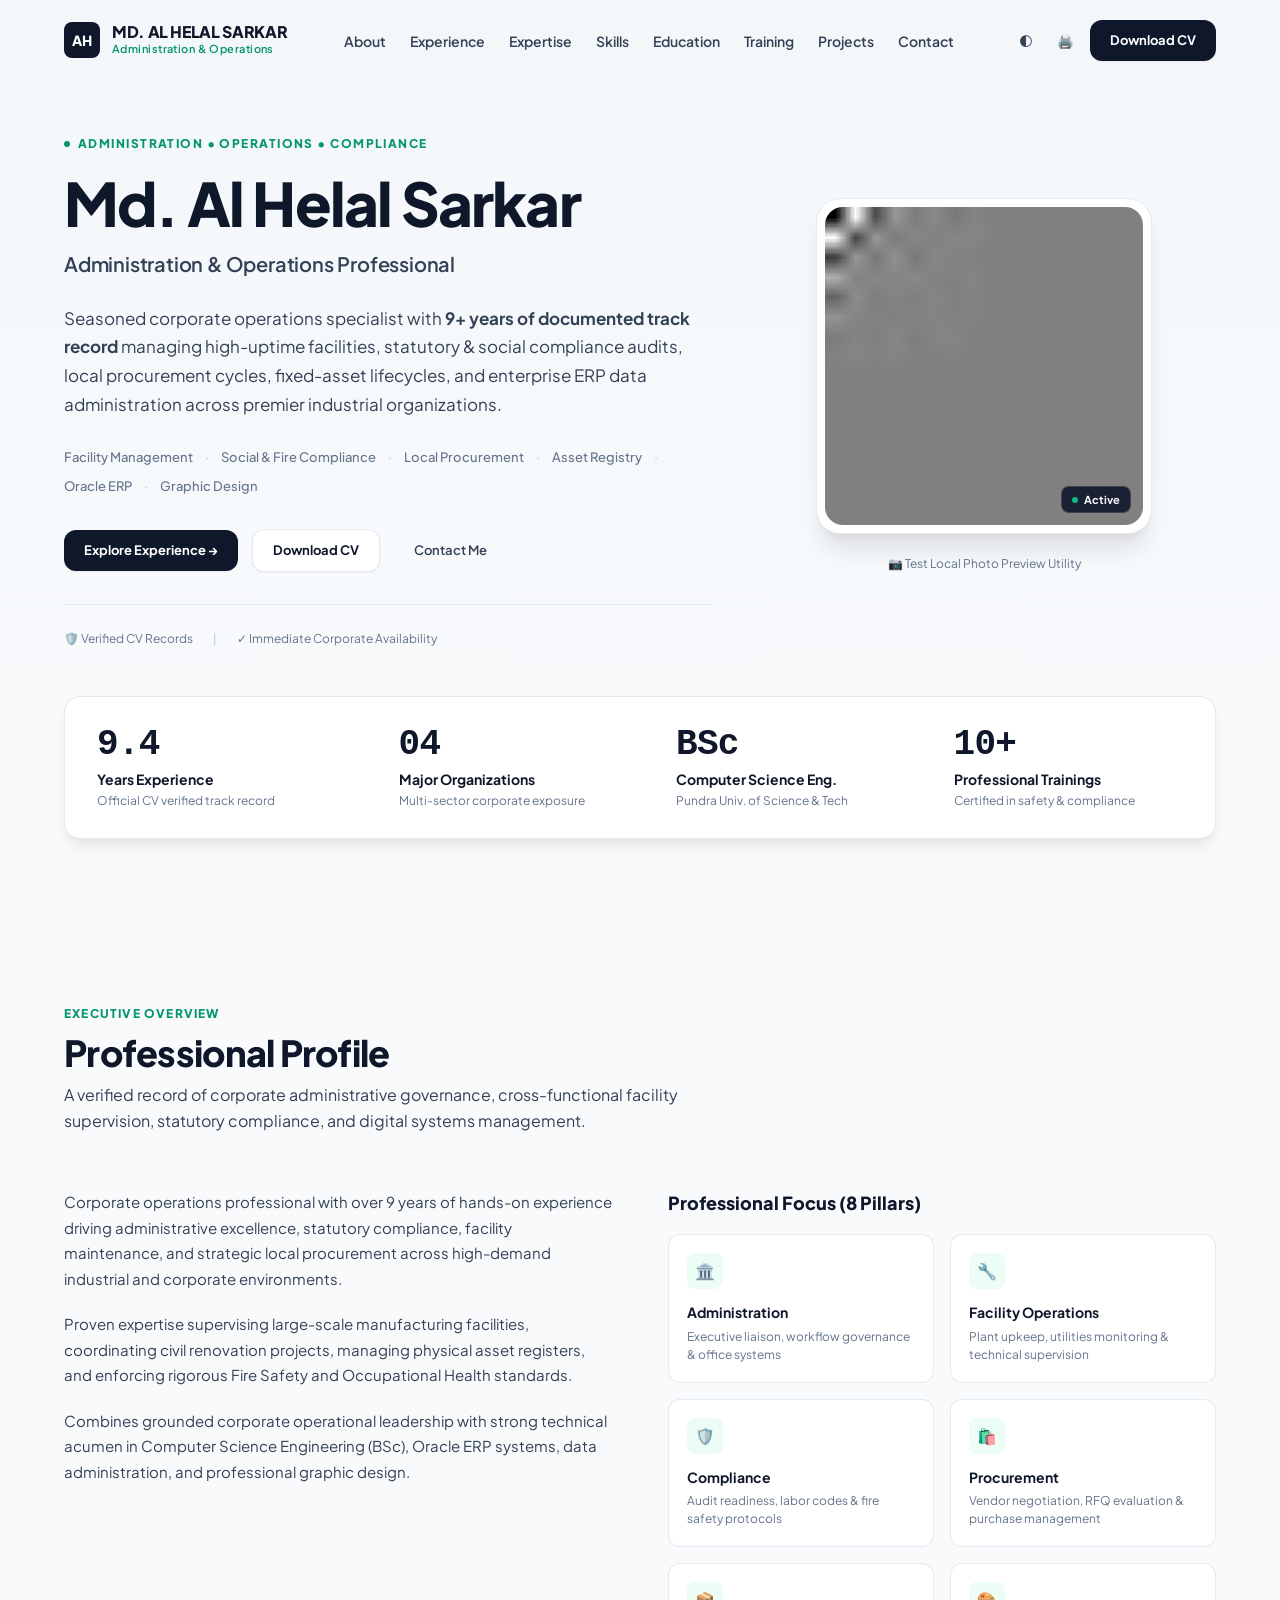
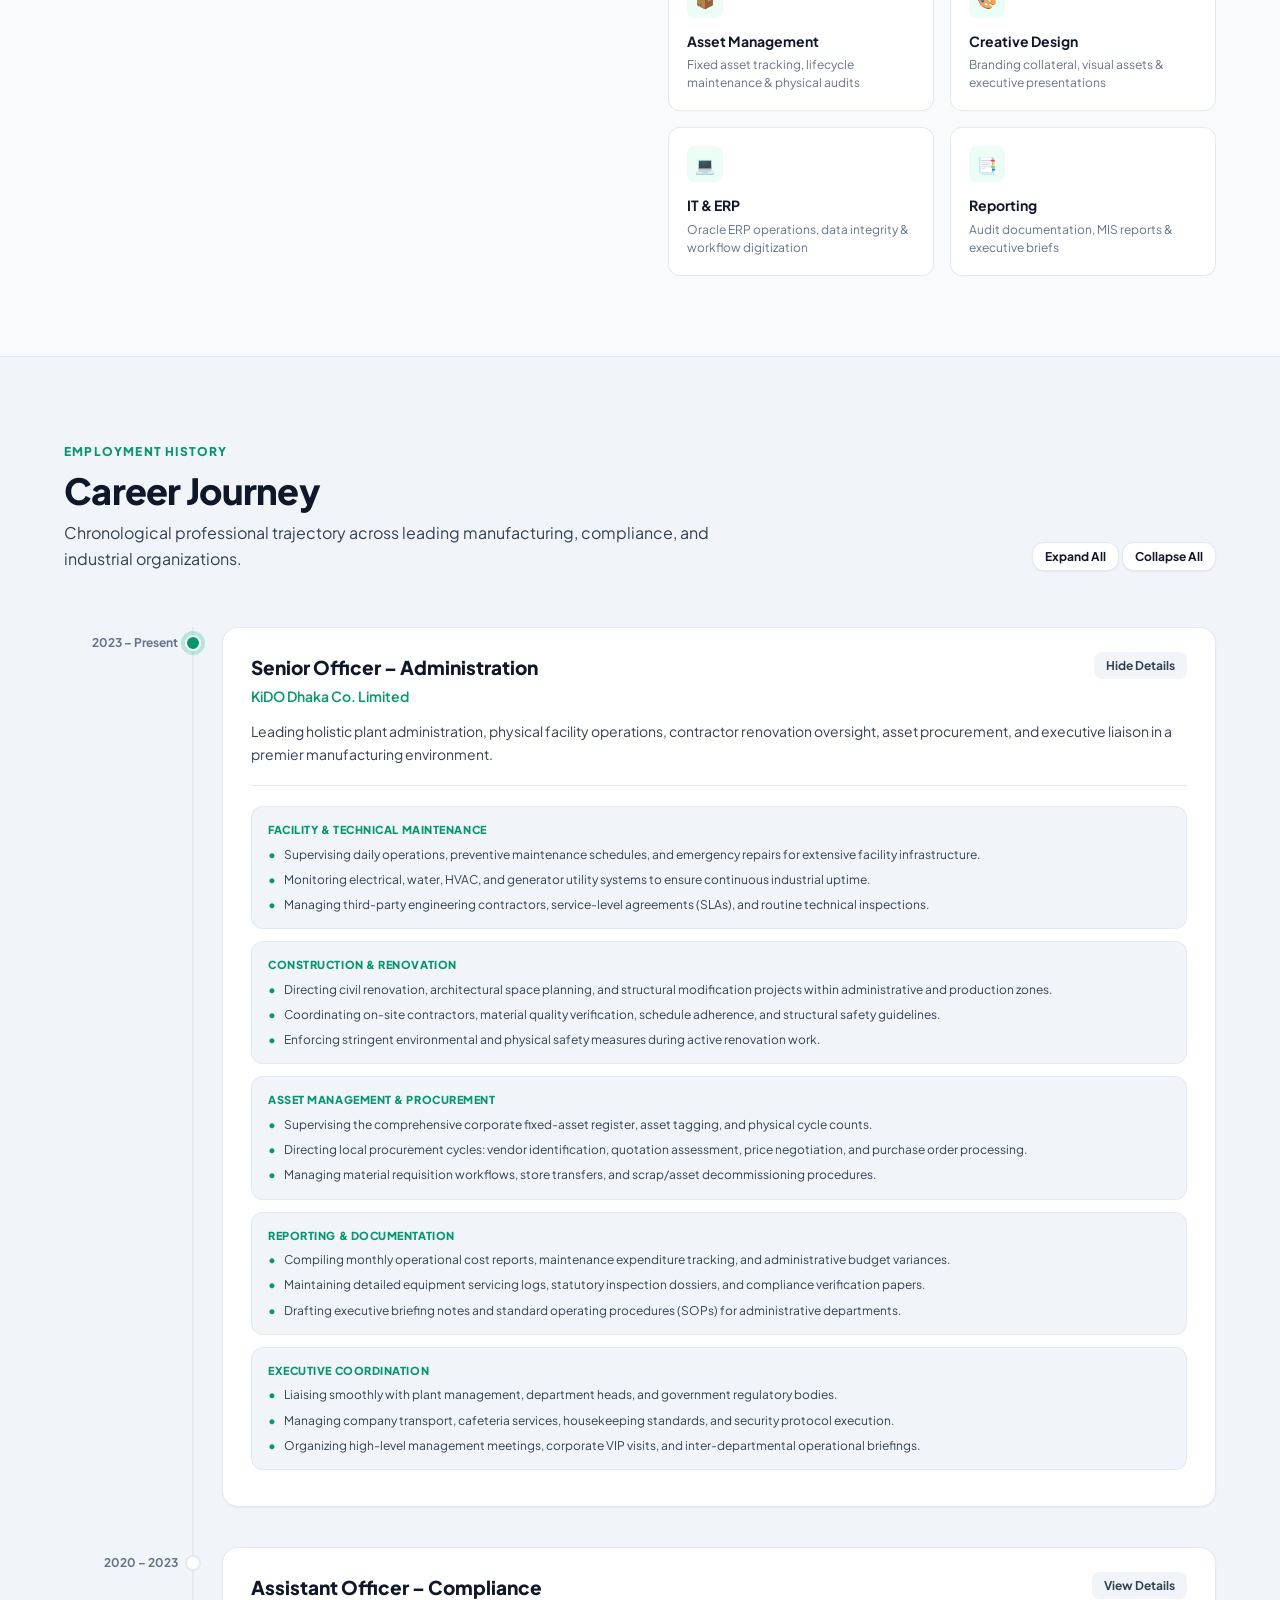
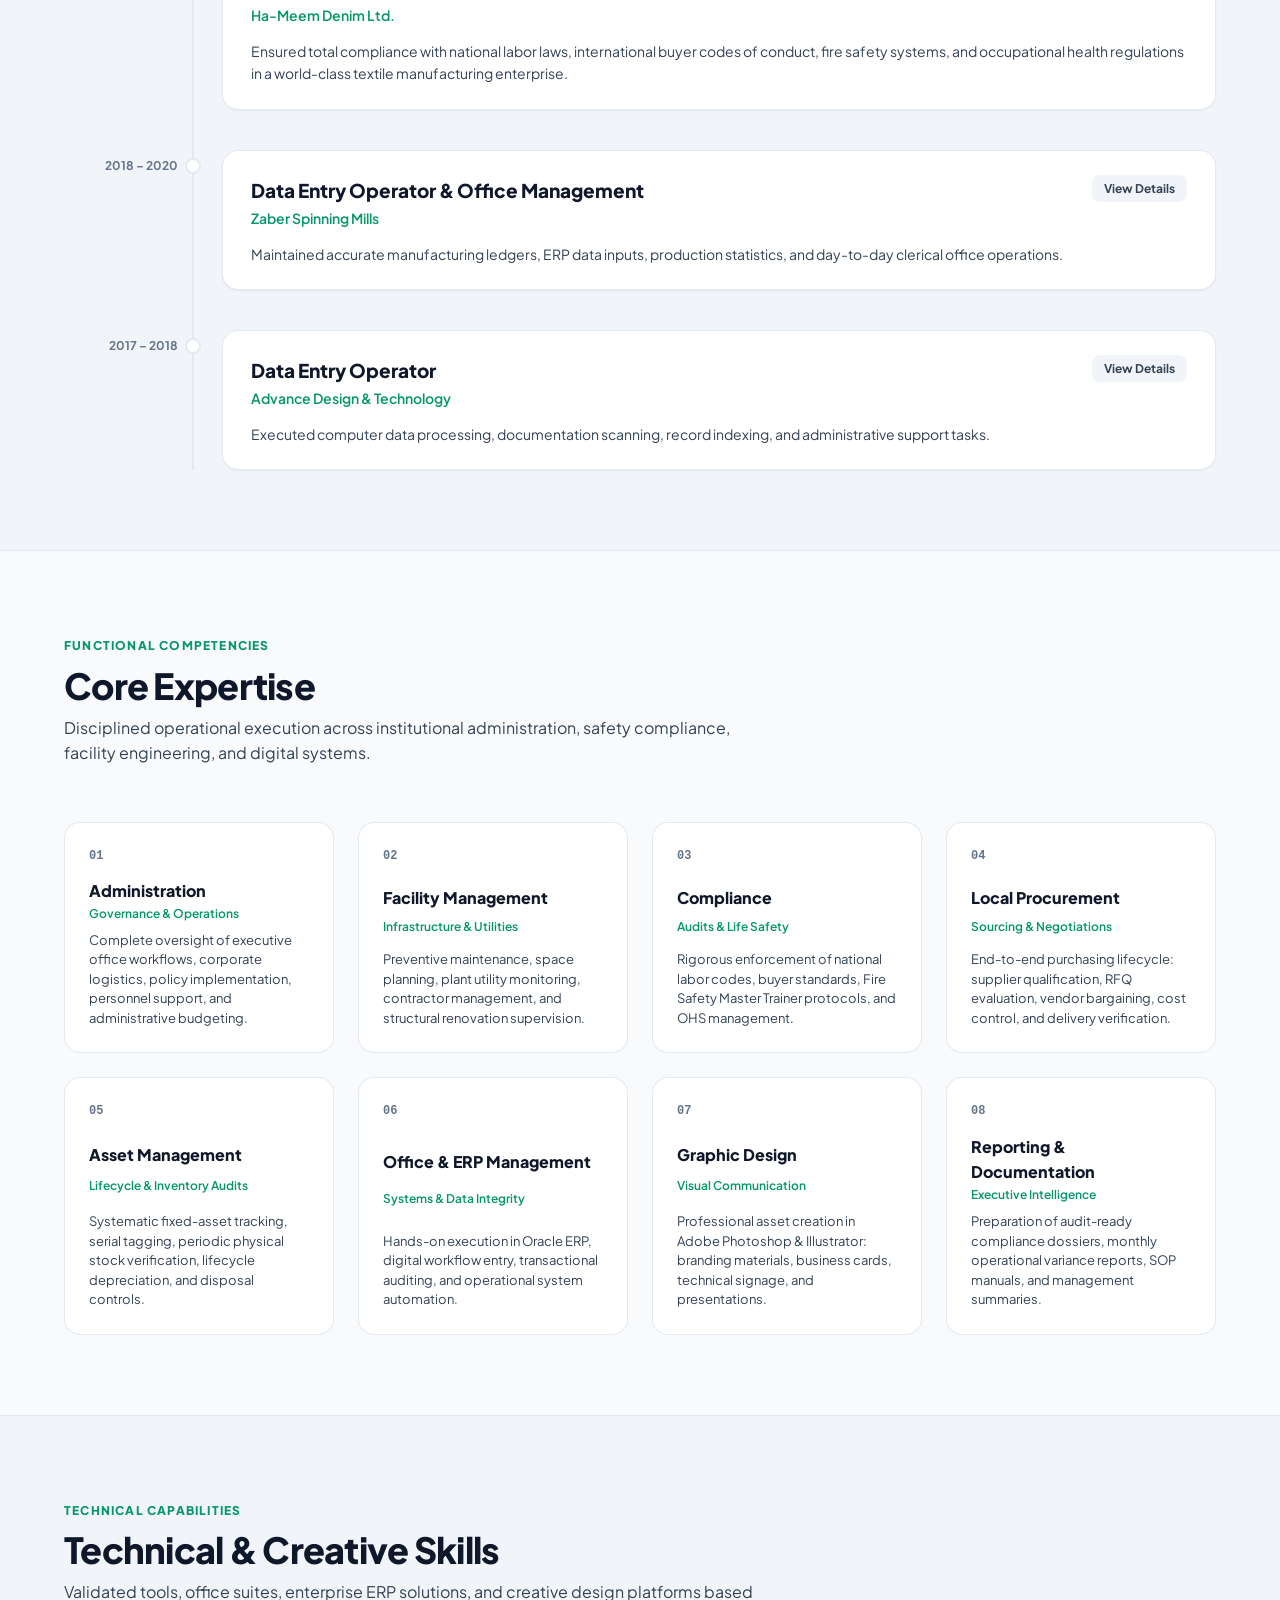
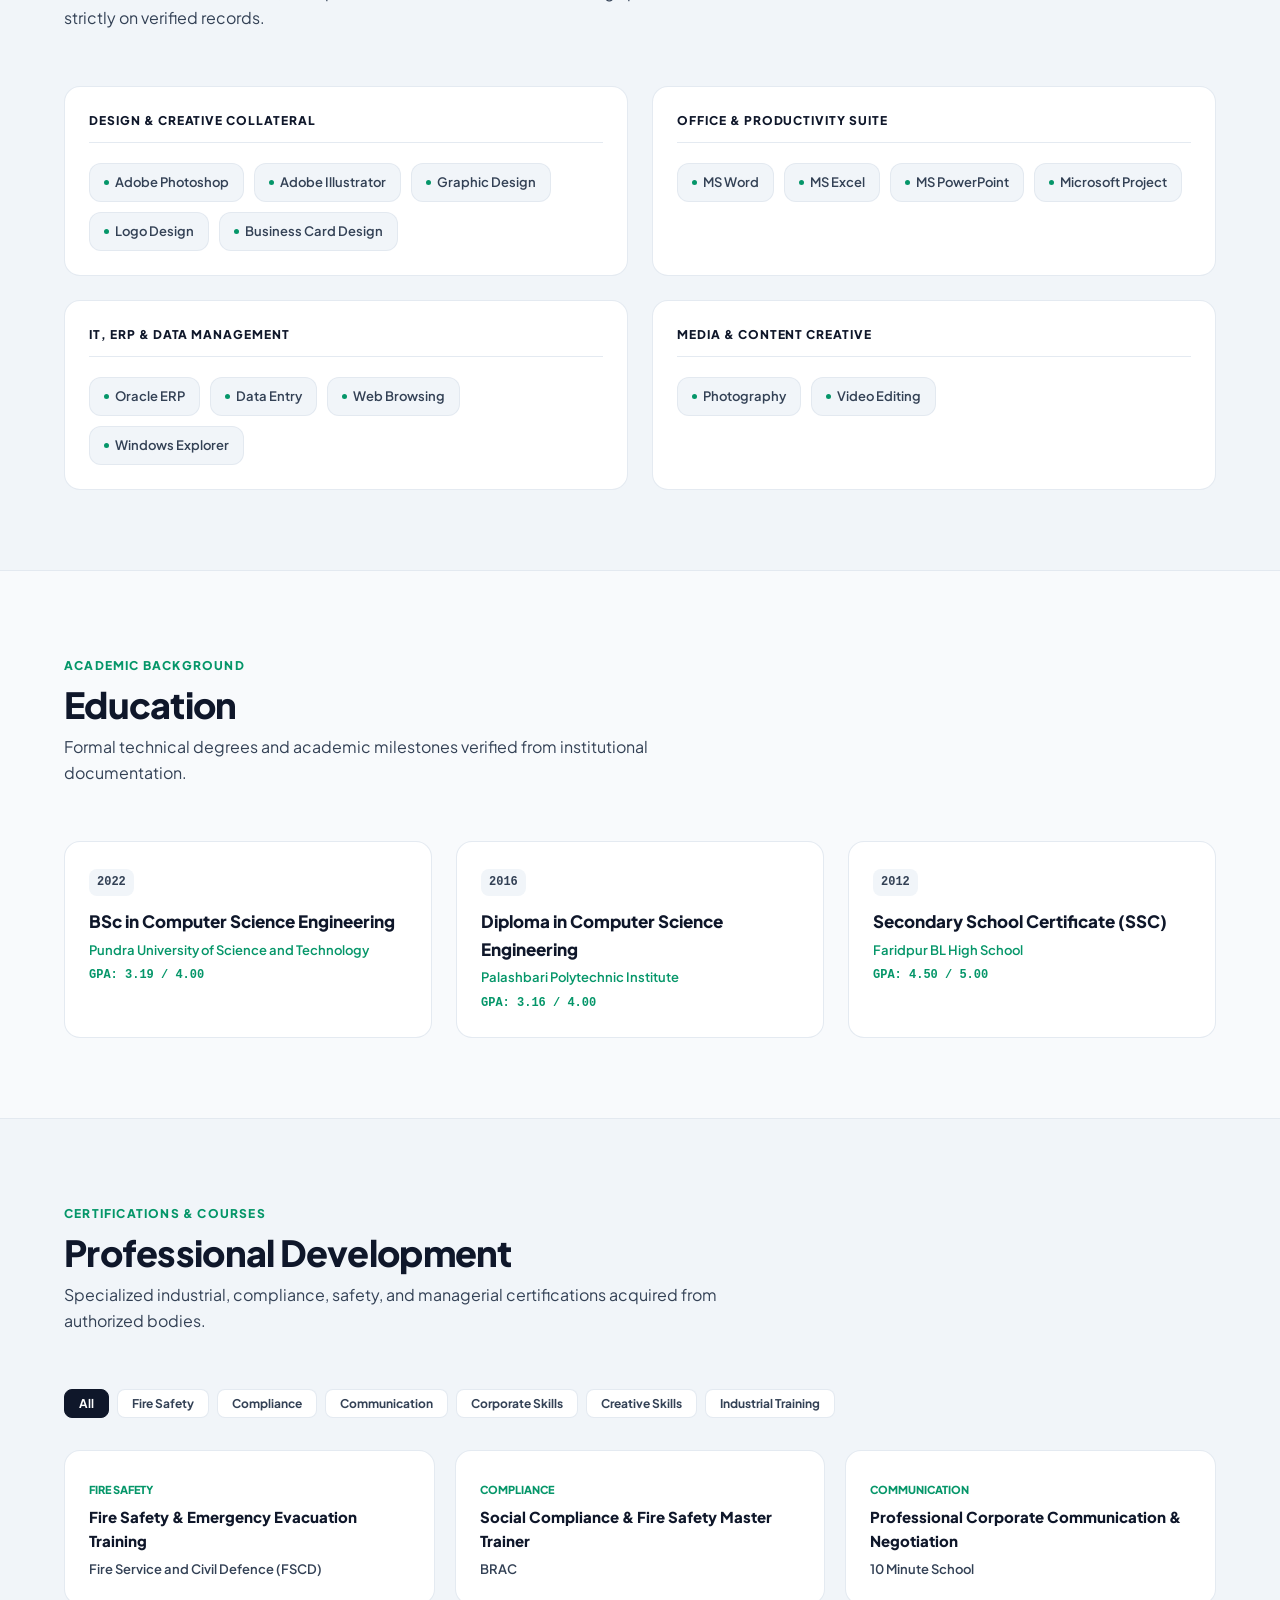
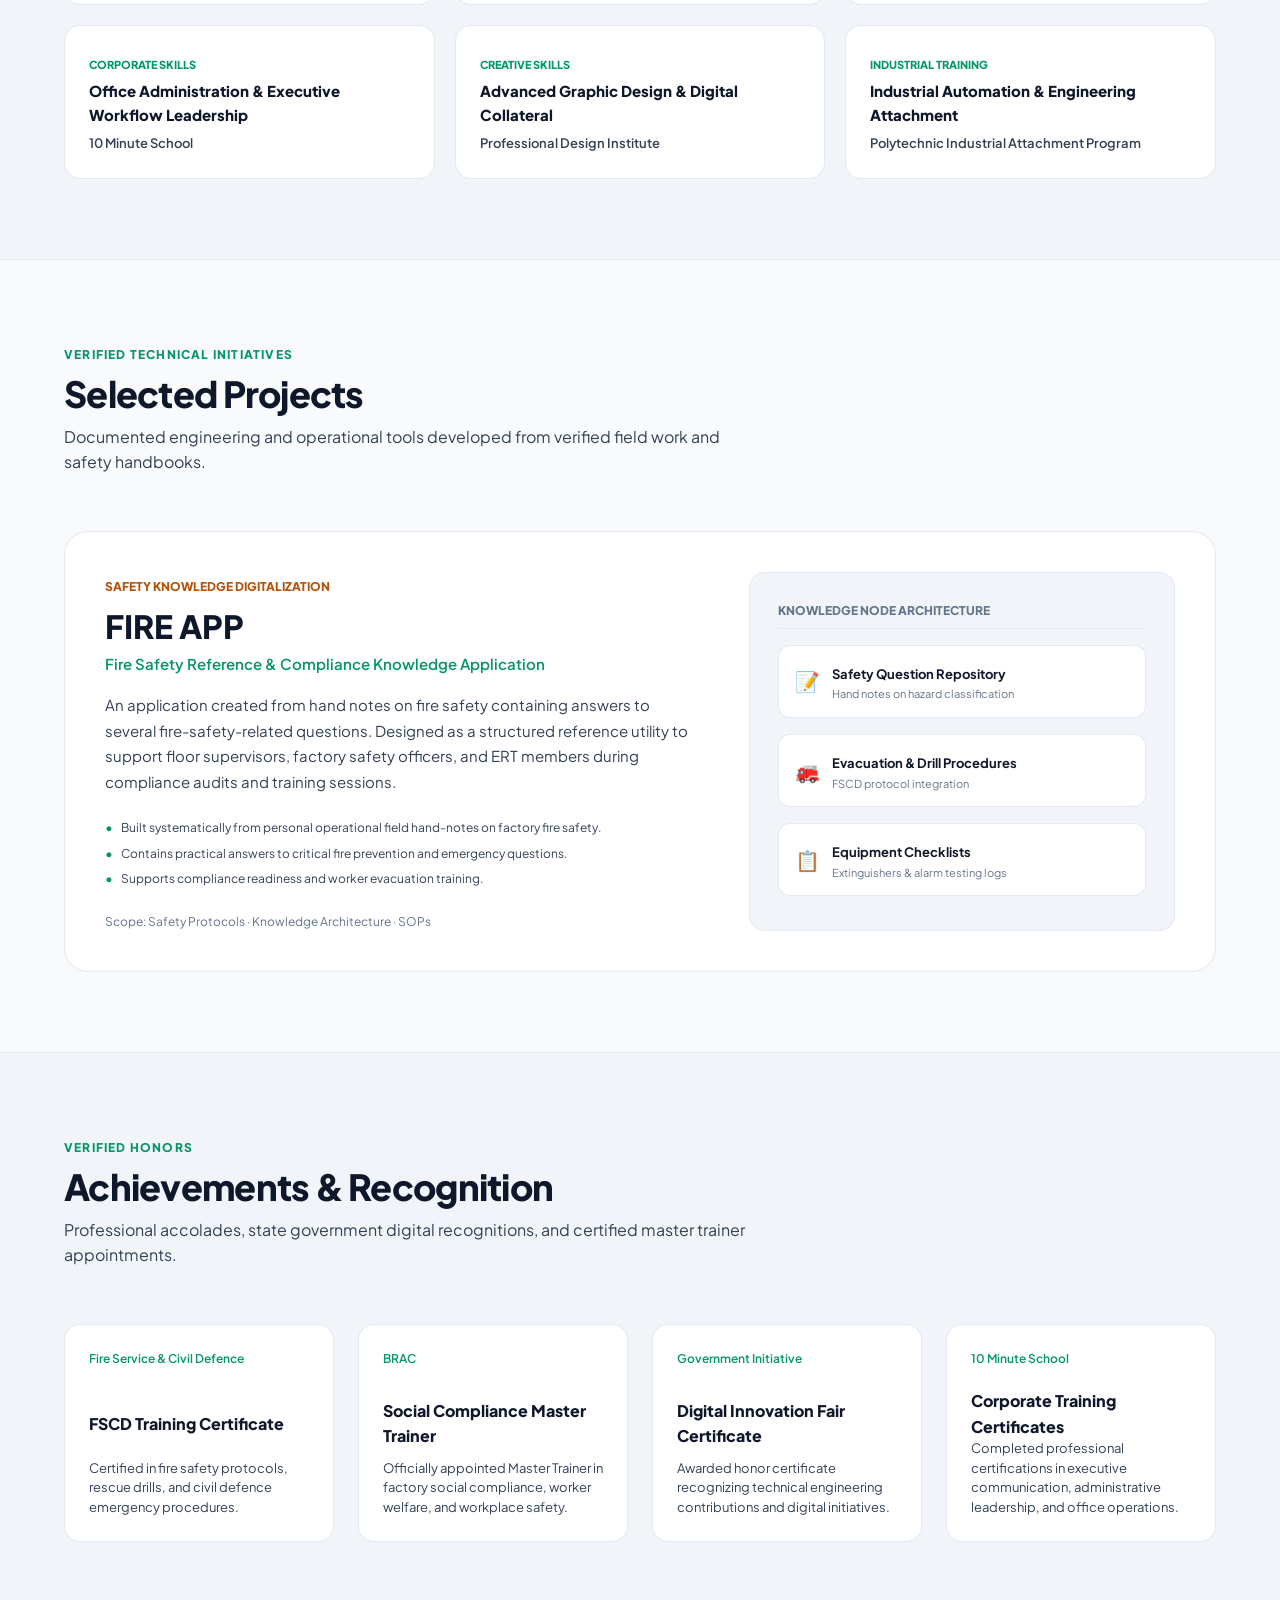
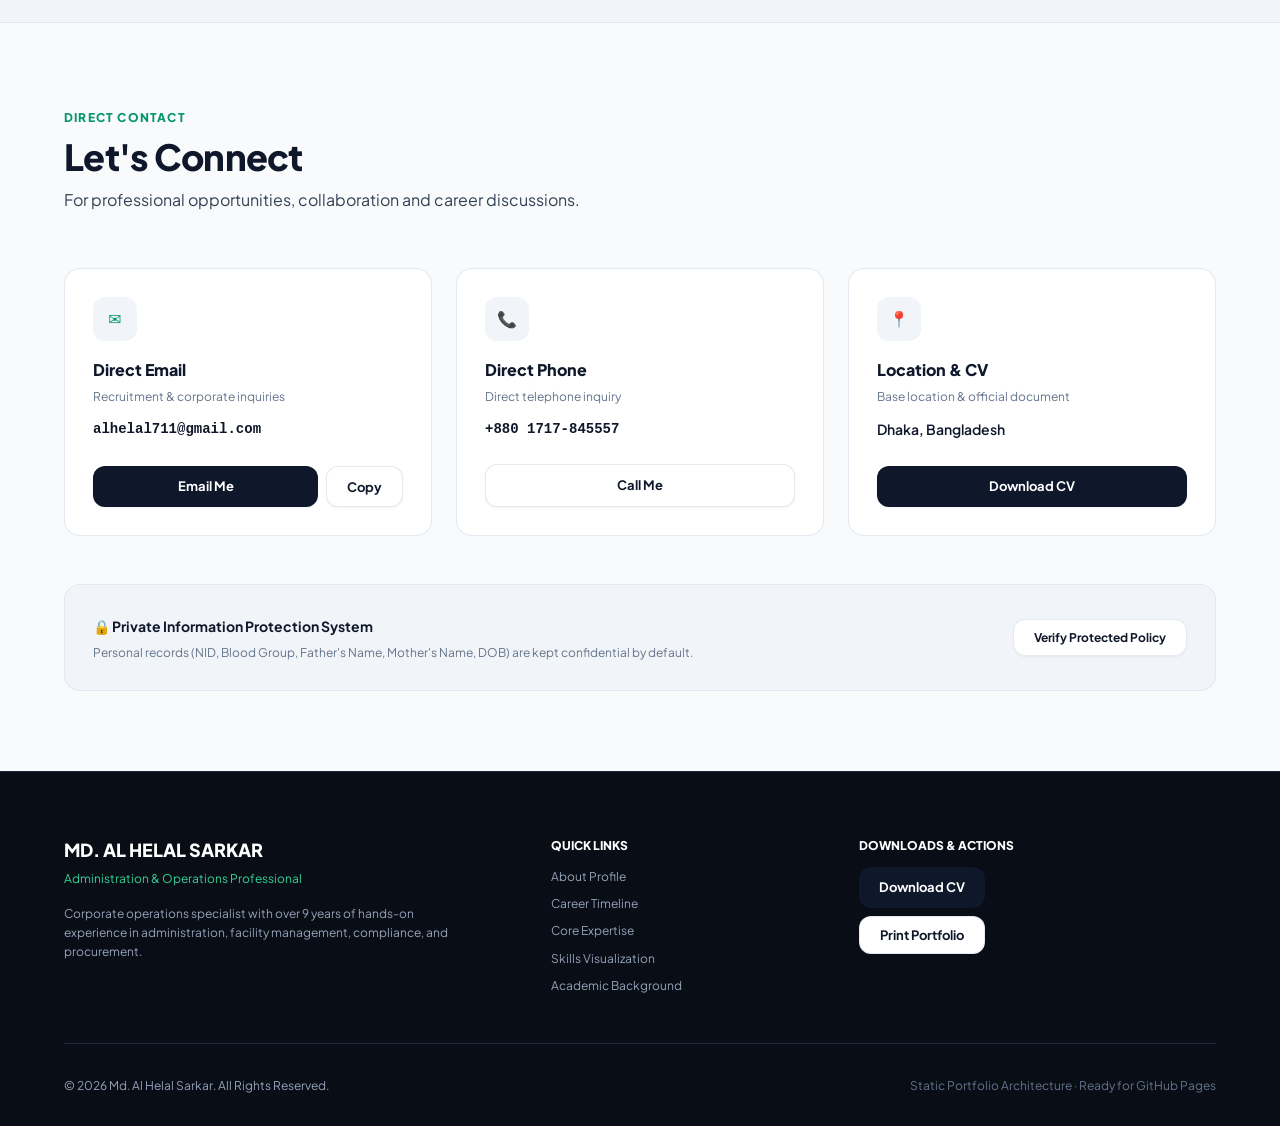
==== commit 4b09e459: "Update index.html" ====
--- a/portfolio/index.html
+++ b/portfolio/index.html
@@ -18,7 +18,7 @@
   <link rel="preconnect" href="https://fonts.gstatic.com" crossorigin>
   <link href="https://fonts.googleapis.com/css2?family=Plus+Jakarta+Sans:wght@300;400;500;600;700;800&display=swap" rel="stylesheet">
   
-  <link rel="stylesheet" href="css/style.css" />
+  <link rel="stylesheet" href="css/style.css?v=2.0" />
 </head>
 <body>
 
@@ -128,7 +128,7 @@
       <div class="hero-portrait-wrapper">
         <div class="portrait-frame">
           <img
-            src="assets/profile.svg"
+            src="assets/profile.jpg?v=2.0"
             alt="Md. Al Helal Sarkar"
             class="portrait-img js-profile-img"
           />
@@ -248,17 +248,6 @@
           </div>
         </div>
       </div>
-    </div>
-  </section>
-
-  <!-- Full-Width Brand Statement Ribbon -->
-  <section class="brand-ribbon">
-    <div class="container">
-      <div class="ribbon-kicker">Executive Philosophy</div>
-      <h2 class="ribbon-title">Administration. Operations. Compliance. Creativity.</h2>
-      <p class="ribbon-quote">
-        &ldquo;Bridging structured physical facility governance, zero-compromise statutory compliance, and rigorous asset tracking with modern digital ERP workflows and creative operational clarity.&rdquo;
-      </p>
     </div>
   </section>
 
@@ -780,10 +769,10 @@
             <div class="contact-icon">📞</div>
             <h3 style="font-size: 1rem; font-weight: 800; margin-bottom: 0.25rem;">Direct Phone</h3>
             <p style="font-size: 0.75rem; color: var(--text-muted); margin-bottom: 0.75rem;">Direct telephone inquiry</p>
-            <div class="js-phone" style="font-family: monospace; font-size: 0.875rem; font-weight: 600;">+880 171-845557</div>
+            <div class="js-phone" style="font-family: monospace; font-size: 0.875rem; font-weight: 600;">+880 1717-845557</div>
           </div>
           <div style="margin-top: 1.5rem;">
-            <a href="tel:+880171845557" class="btn-secondary" style="width: 100%; justify-content: center;">Call Me</a>
+            <a href="tel:+8801717845557" class="btn-secondary" style="width: 100%; justify-content: center;">Call Me</a>
           </div>
         </div>
 
@@ -898,6 +887,6 @@
     </div>
   </div>
 
-  <script src="js/script.js"></script>
+  <script src="js/script.js?v=2.0"></script>
 </body>
 </html>
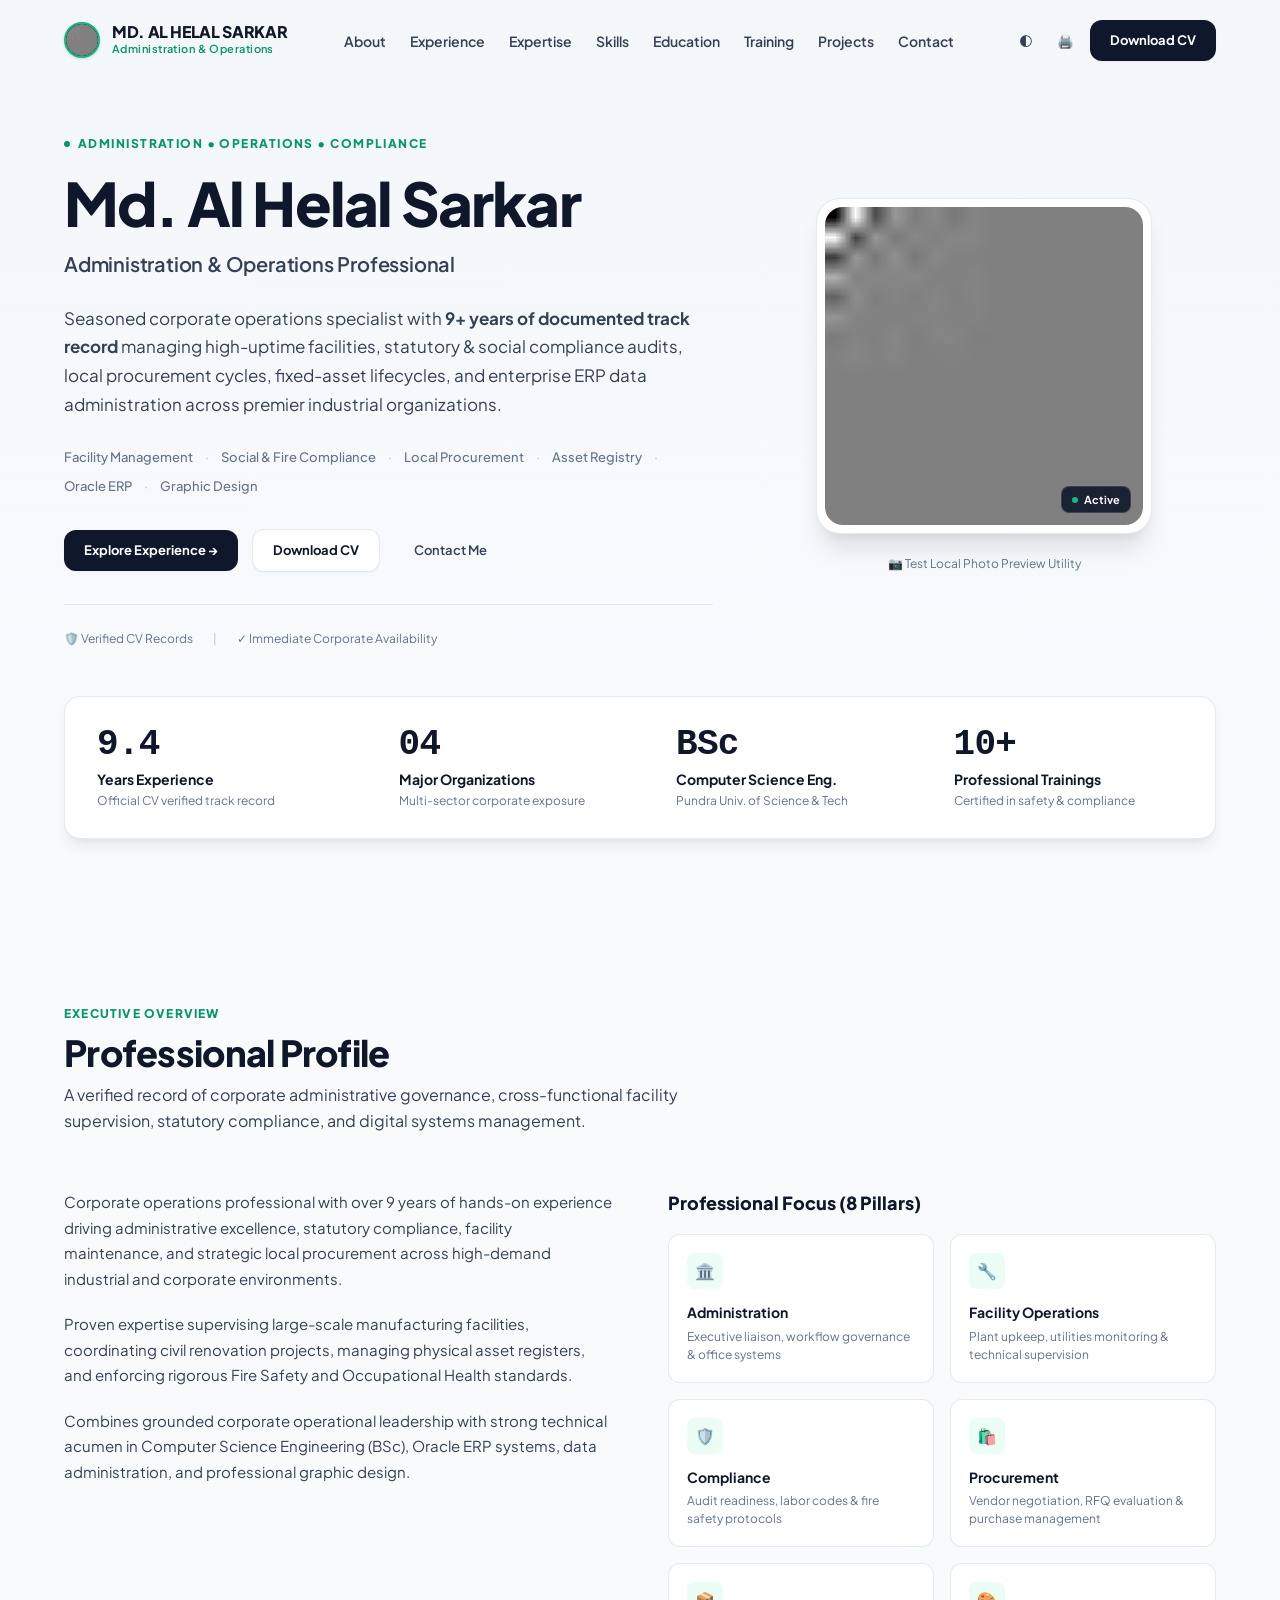
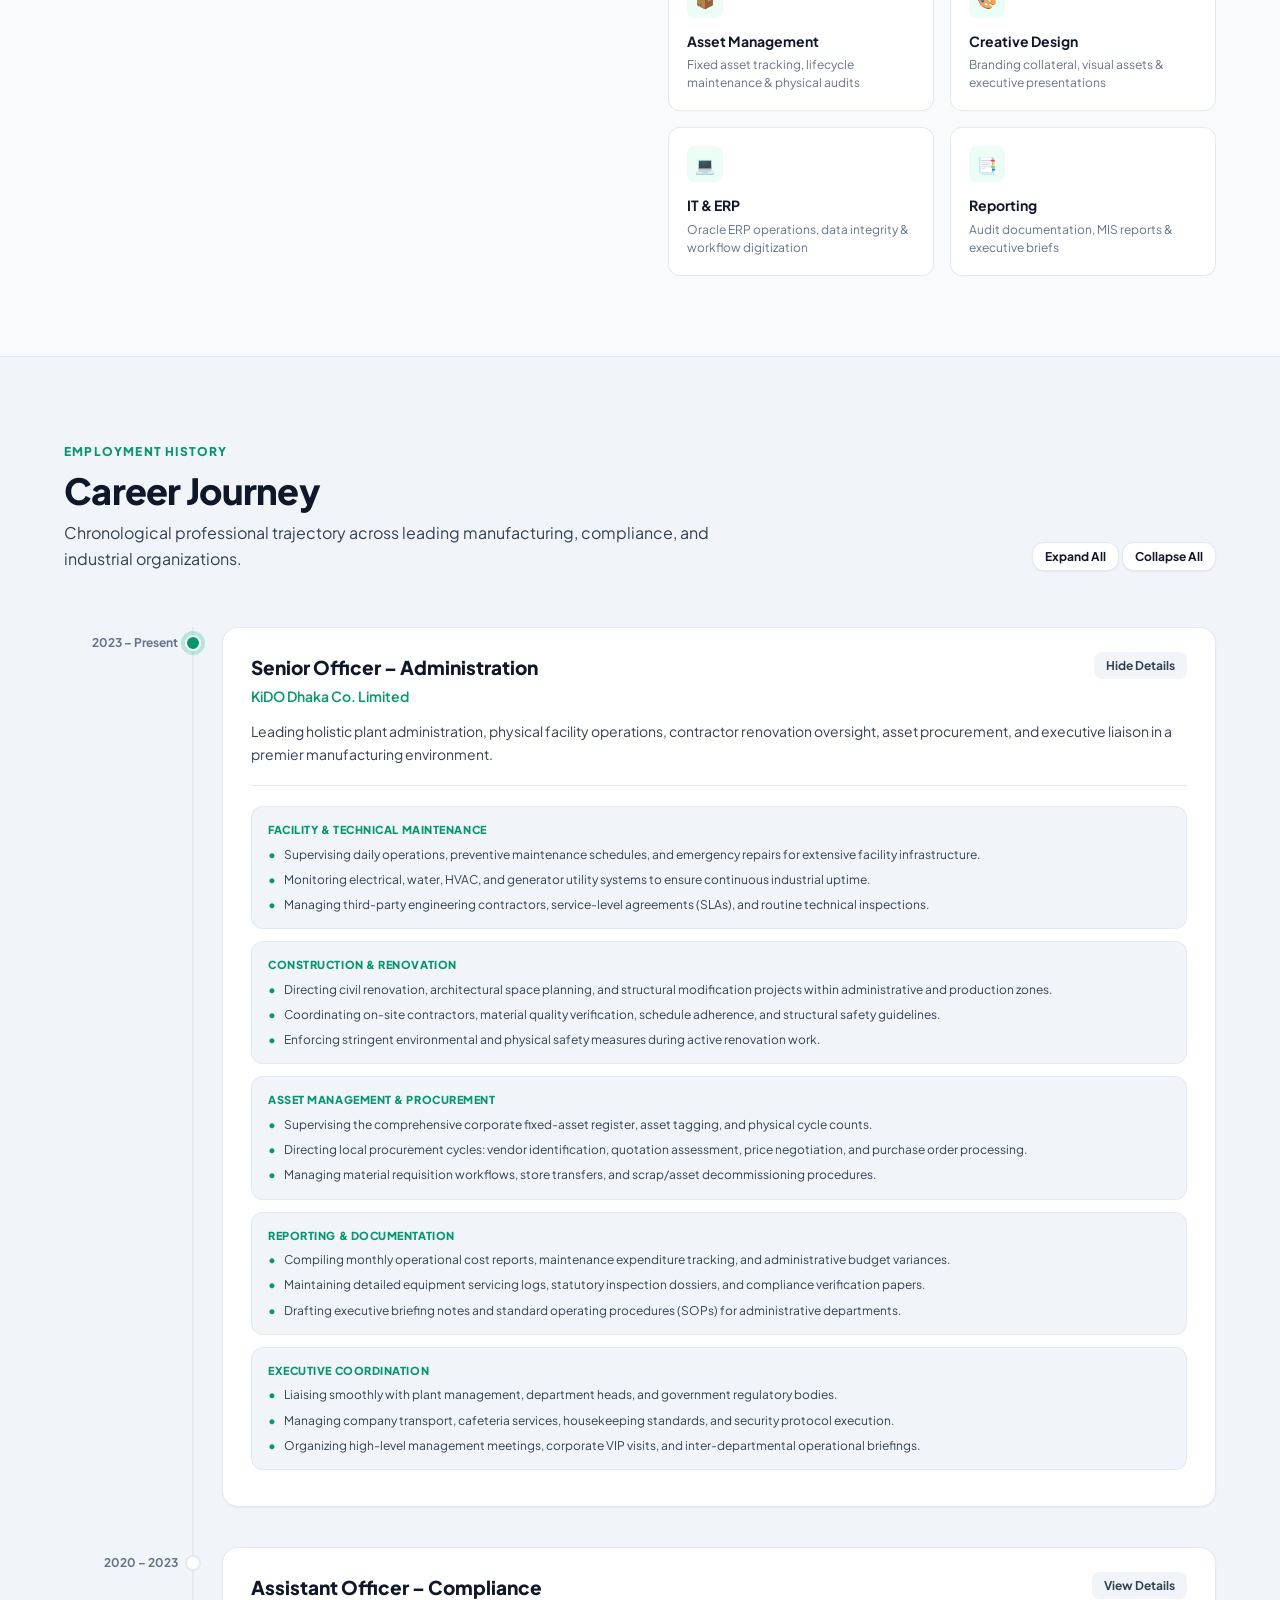
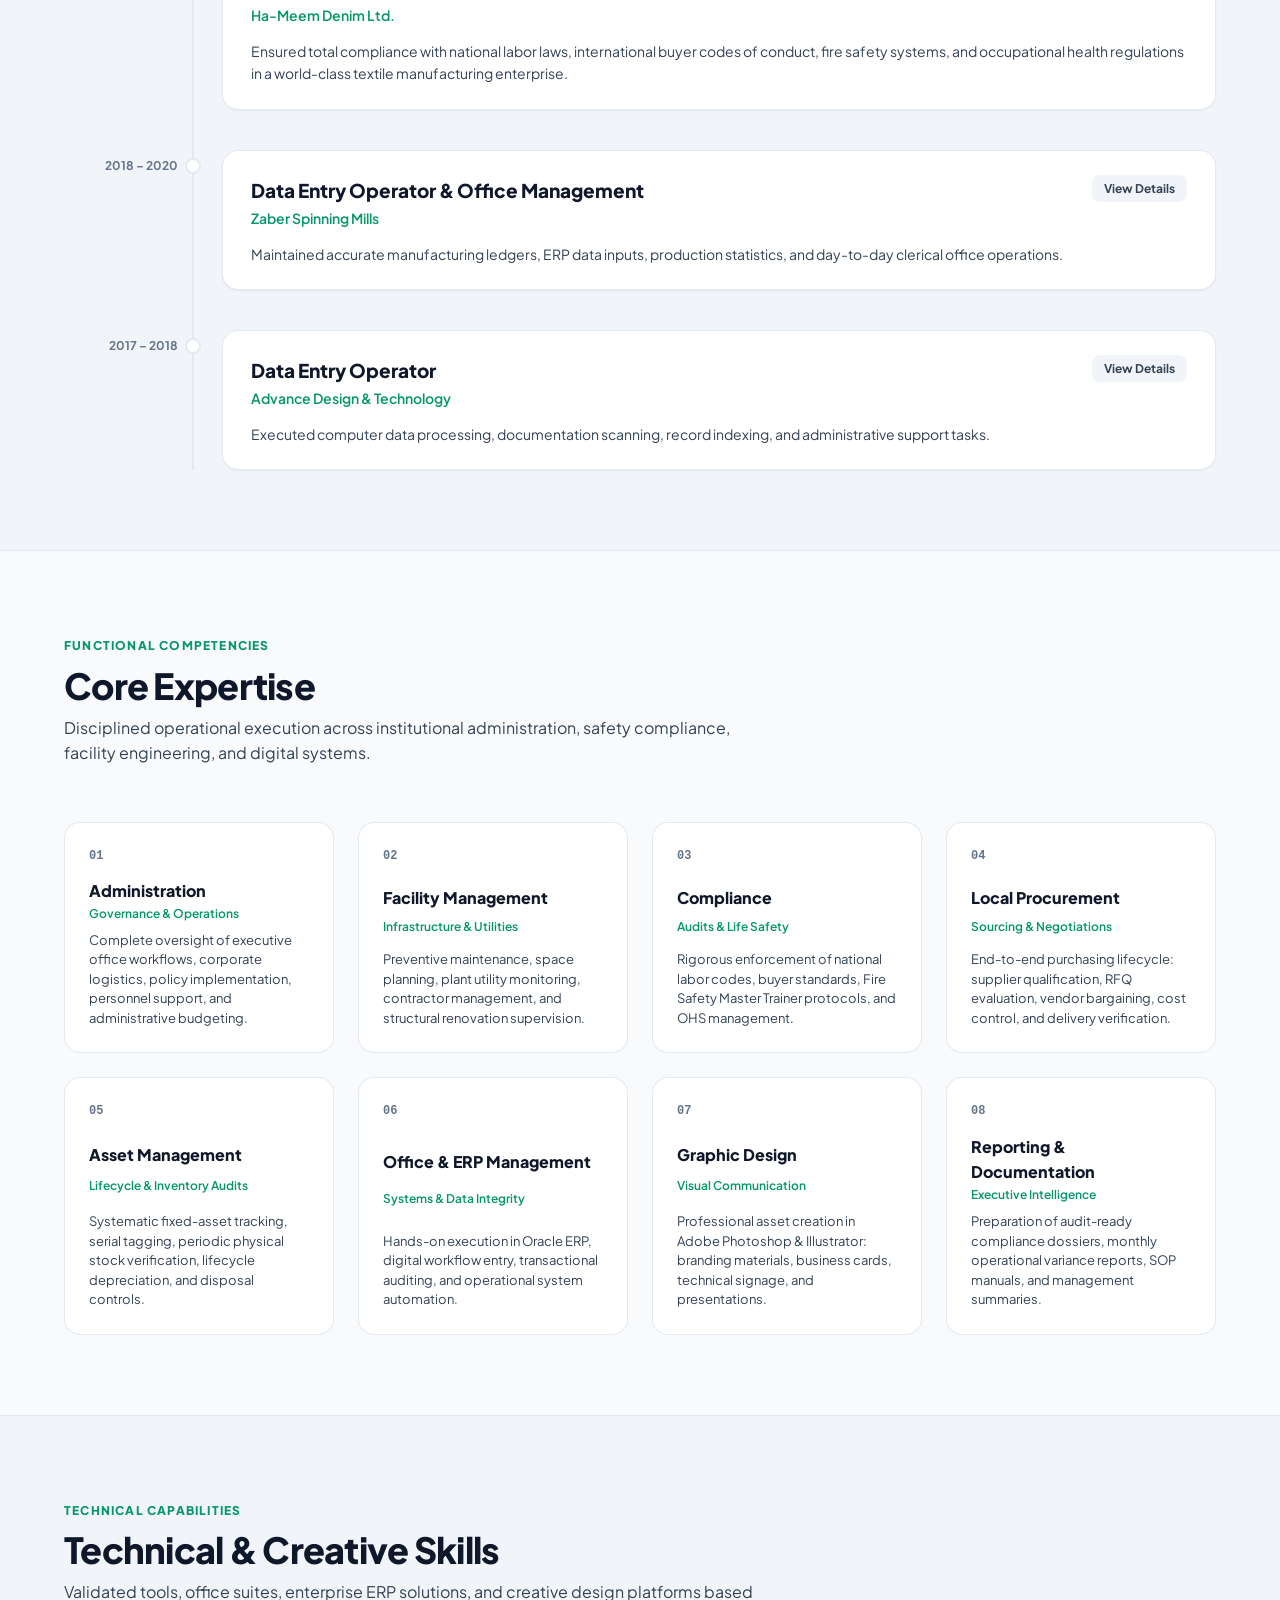
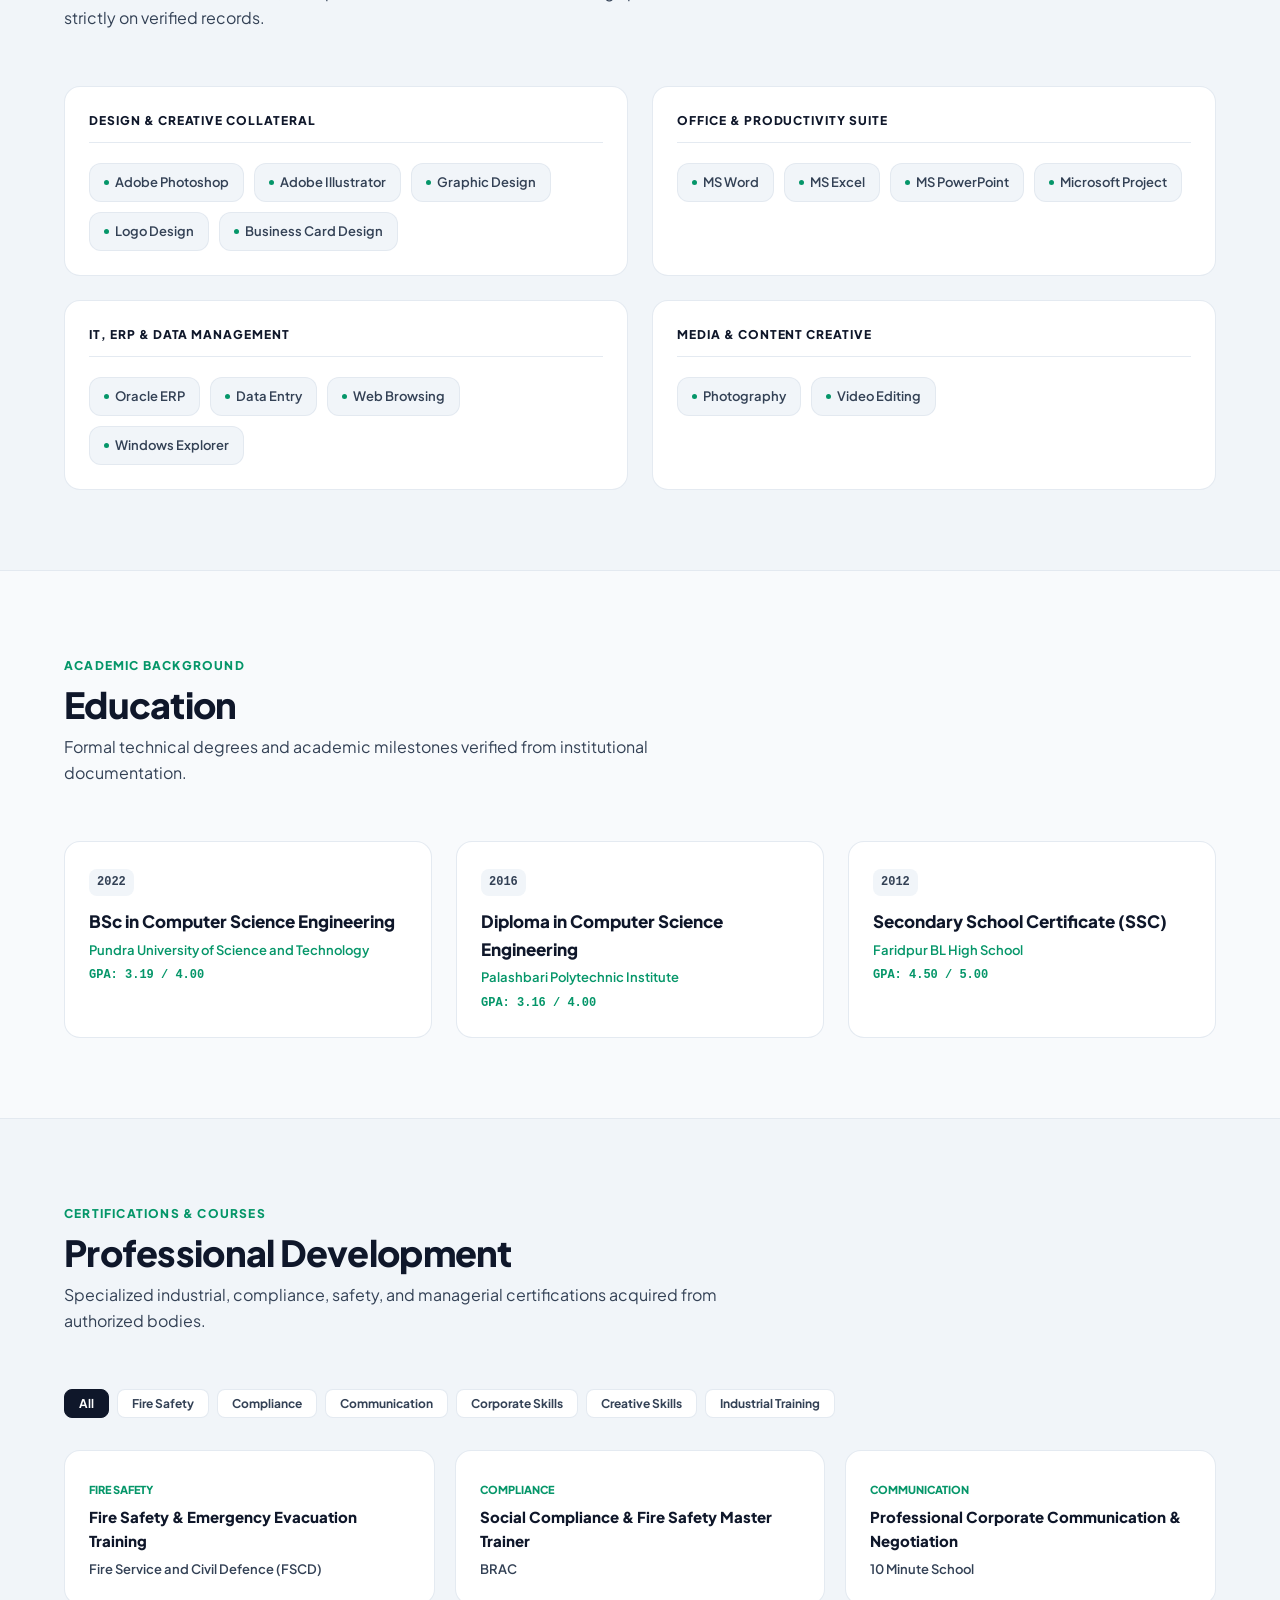
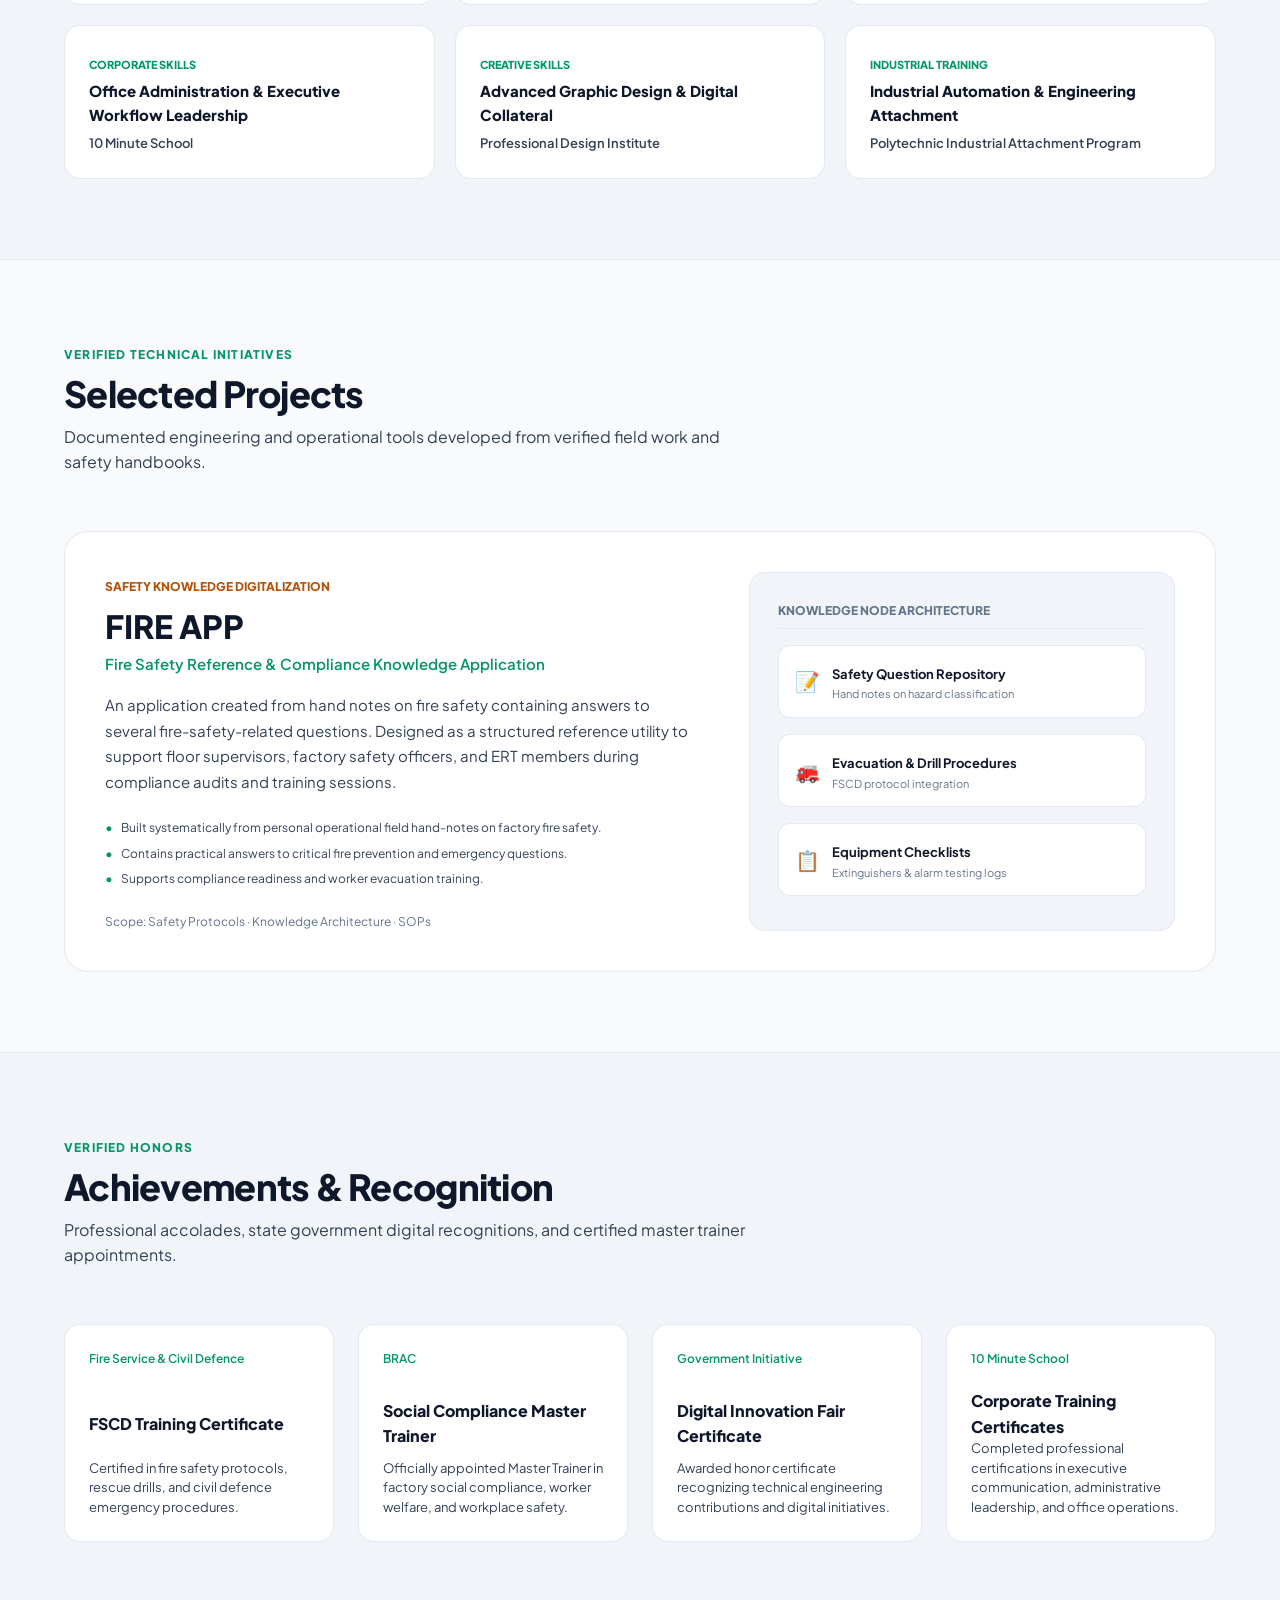
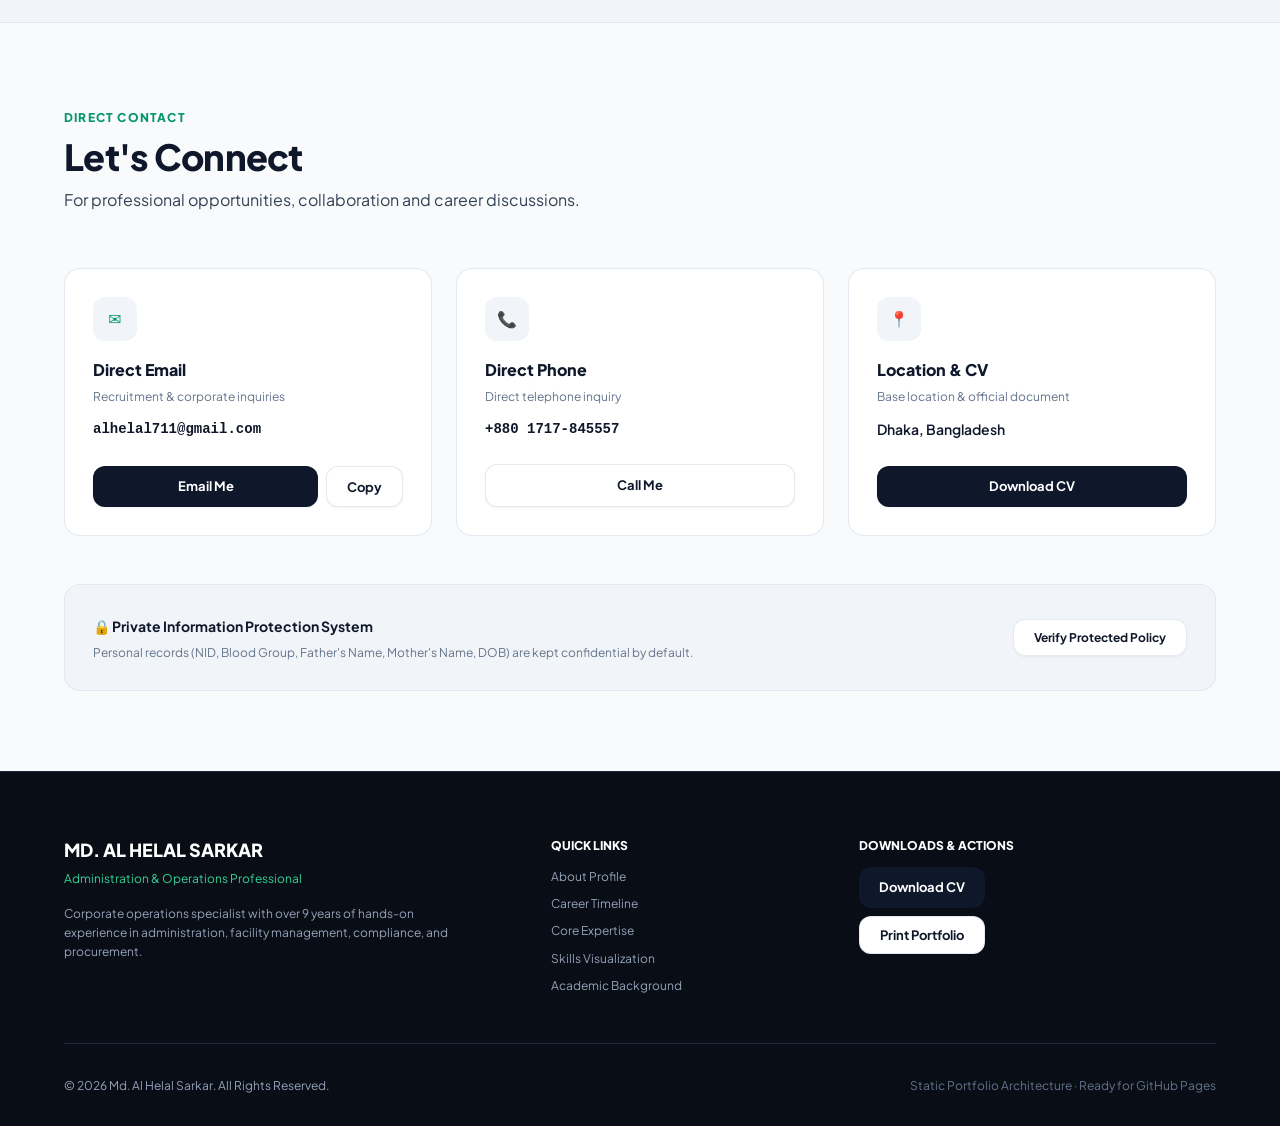
==== commit 4f748e2d: "Update index.html" ====
--- a/portfolio/index.html
+++ b/portfolio/index.html
@@ -27,7 +27,16 @@
     <div class="container nav-container">
       <!-- Zone 1: Wordmark -->
       <a href="#home" class="brand-link">
-        <div class="brand-badge">AH</div>
+        <div class="brand-badge" style="width: 2.25rem; height: 2.25rem; max-width: 2.25rem; max-height: 2.25rem; min-width: 2.25rem; min-height: 2.25rem; border-radius: 50%; overflow: hidden; border: 2px solid #10b981; display: inline-flex; align-items: center; justify-content: center; flex-shrink: 0; box-shadow: 0 1px 3px rgba(0,0,0,0.15);">
+          <img
+            src="assets/profile.jpg?v=2.0"
+            alt="Md. Al Helal Sarkar"
+            width="36"
+            height="36"
+            style="width: 100%; height: 100%; max-width: 100%; max-height: 100%; object-fit: cover; border-radius: 50%; display: block;"
+            class="brand-avatar-img js-profile-img"
+          />
+        </div>
         <div class="brand-meta">
           <span class="brand-title">MD. AL HELAL SARKAR</span>
           <span class="brand-sub">Administration &amp; Operations</span>
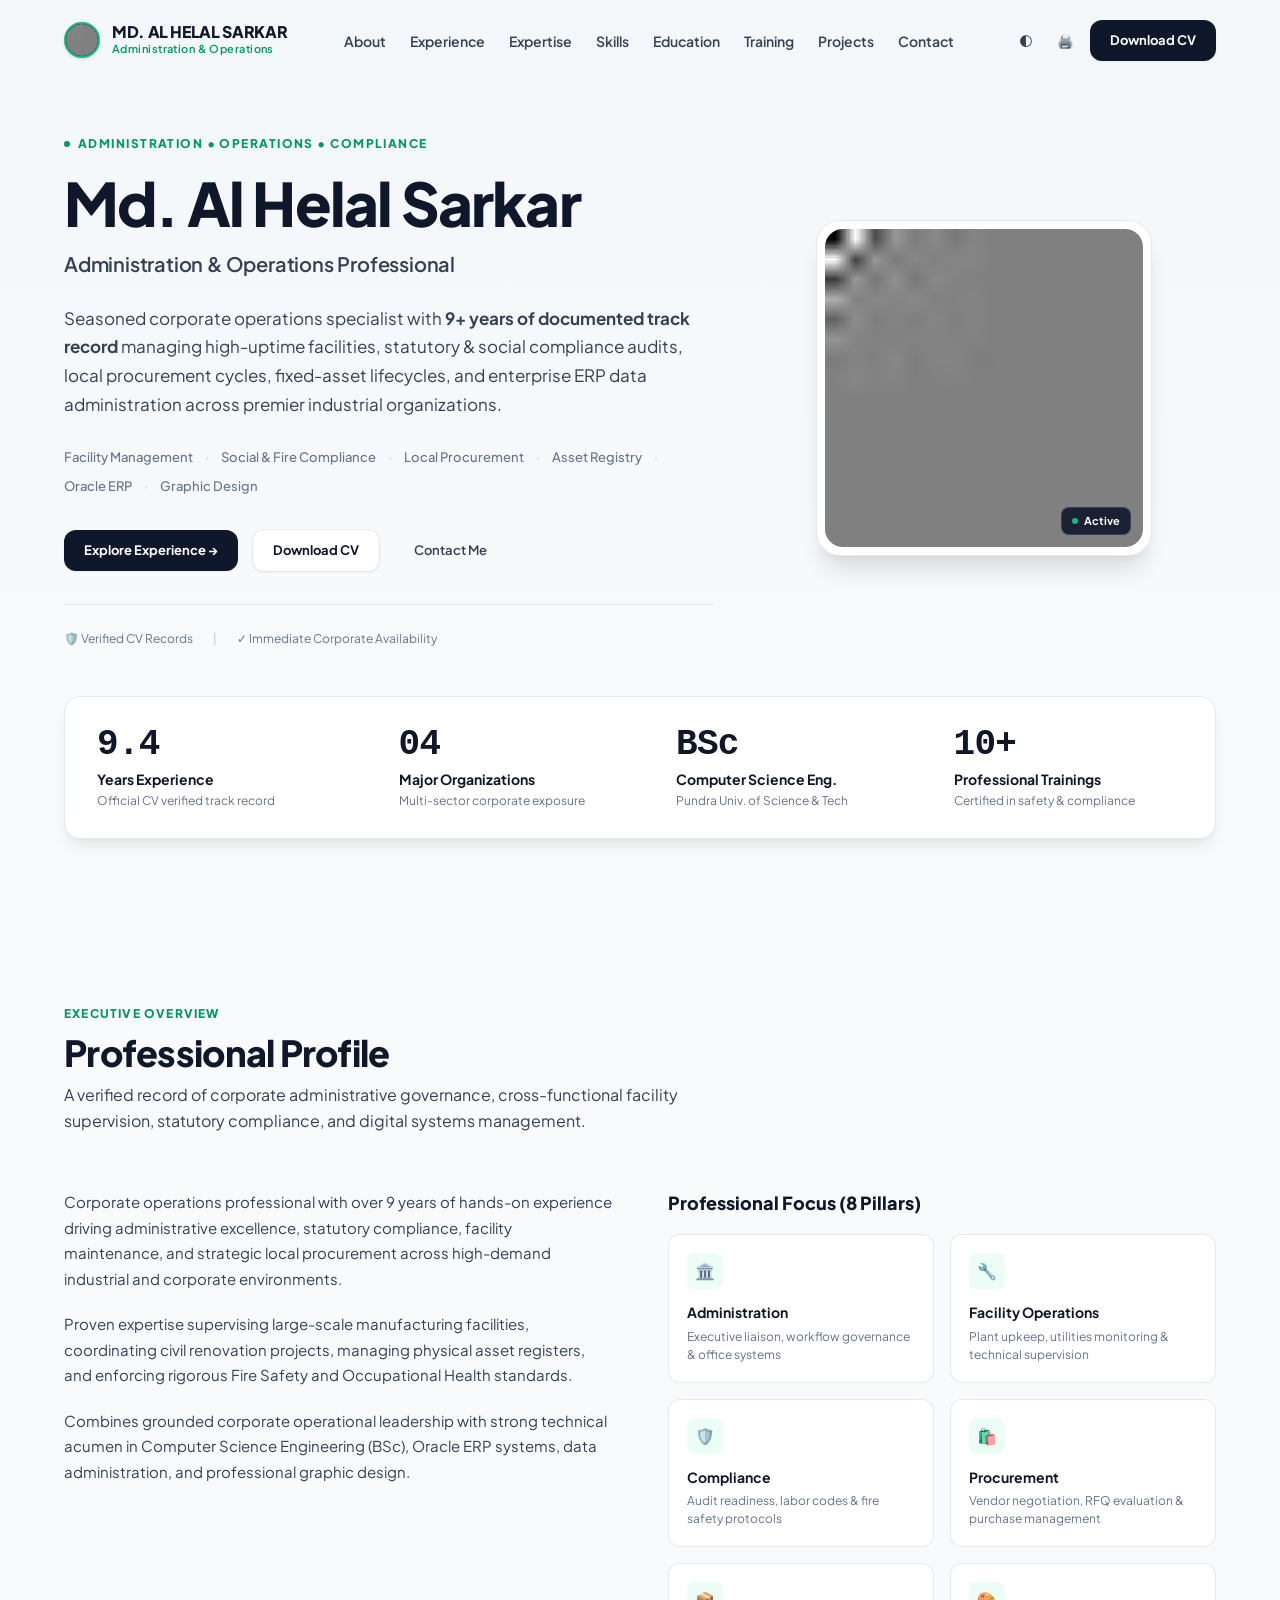
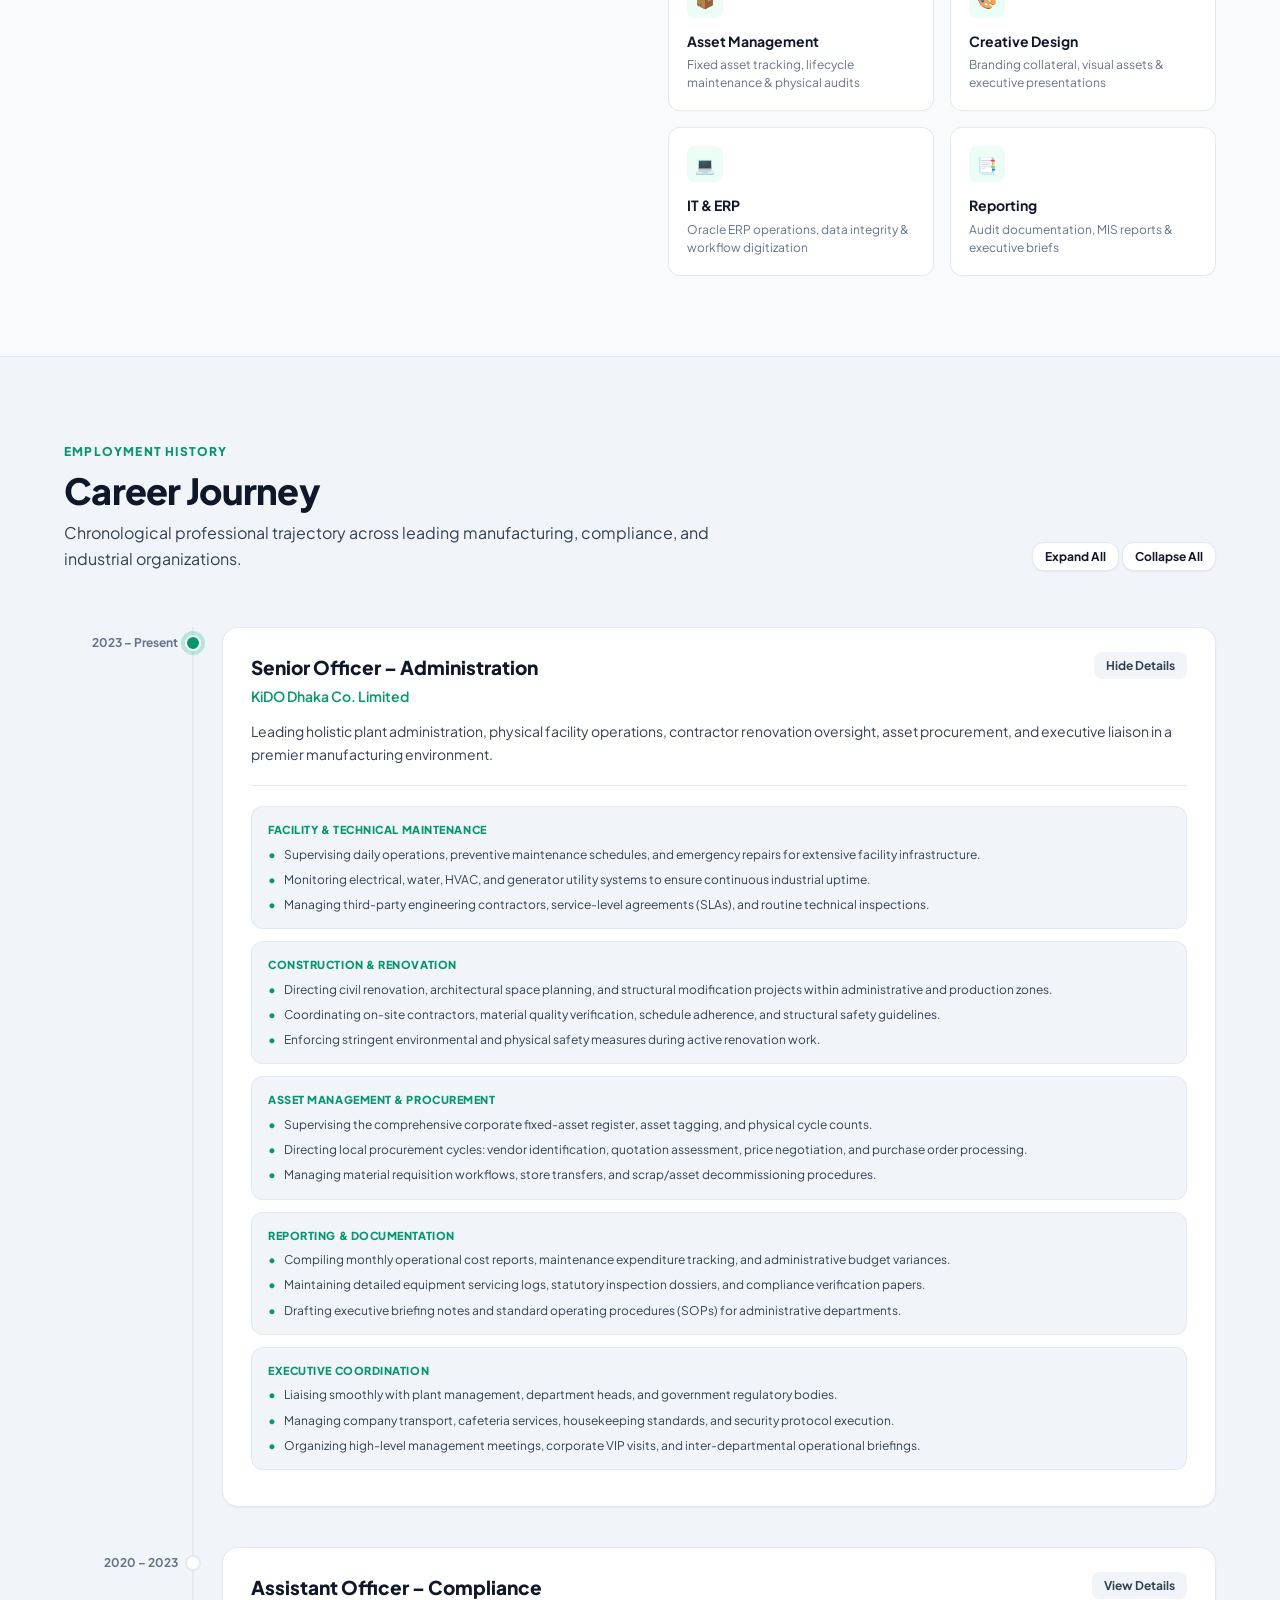
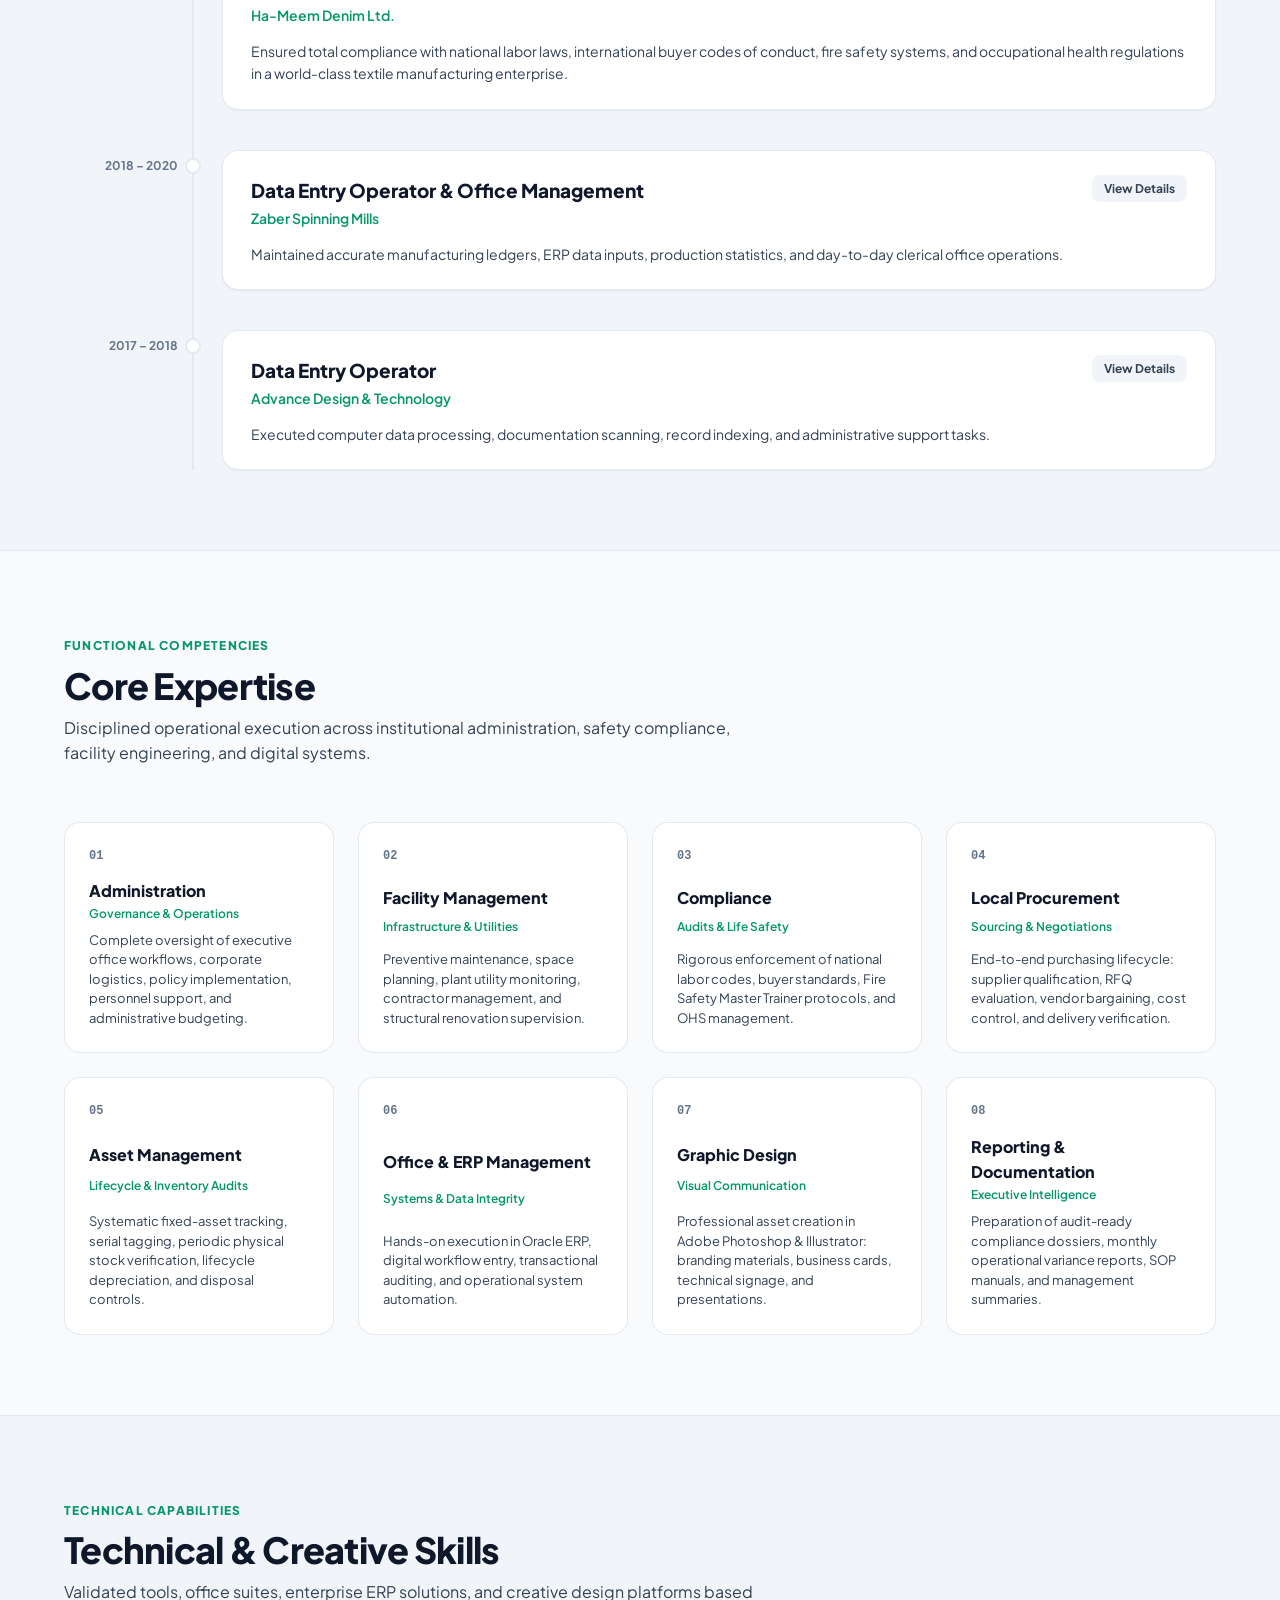
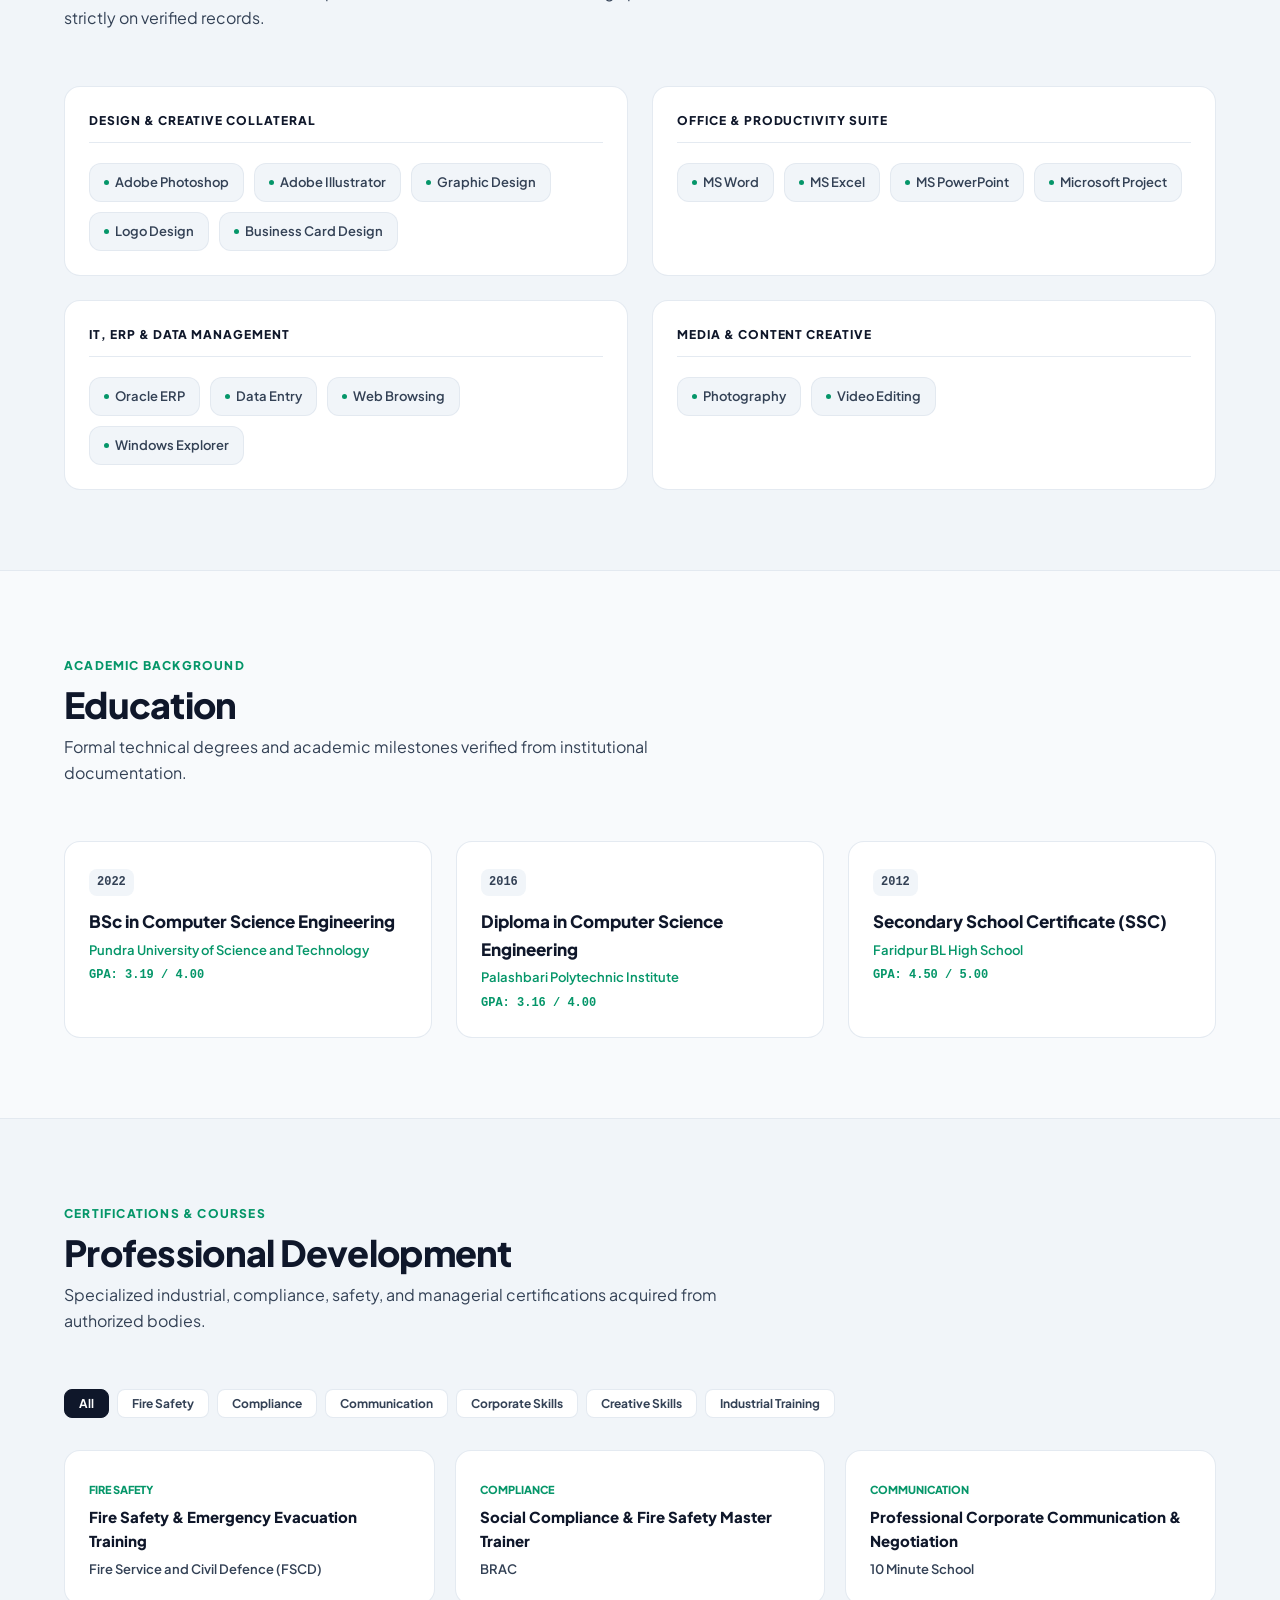
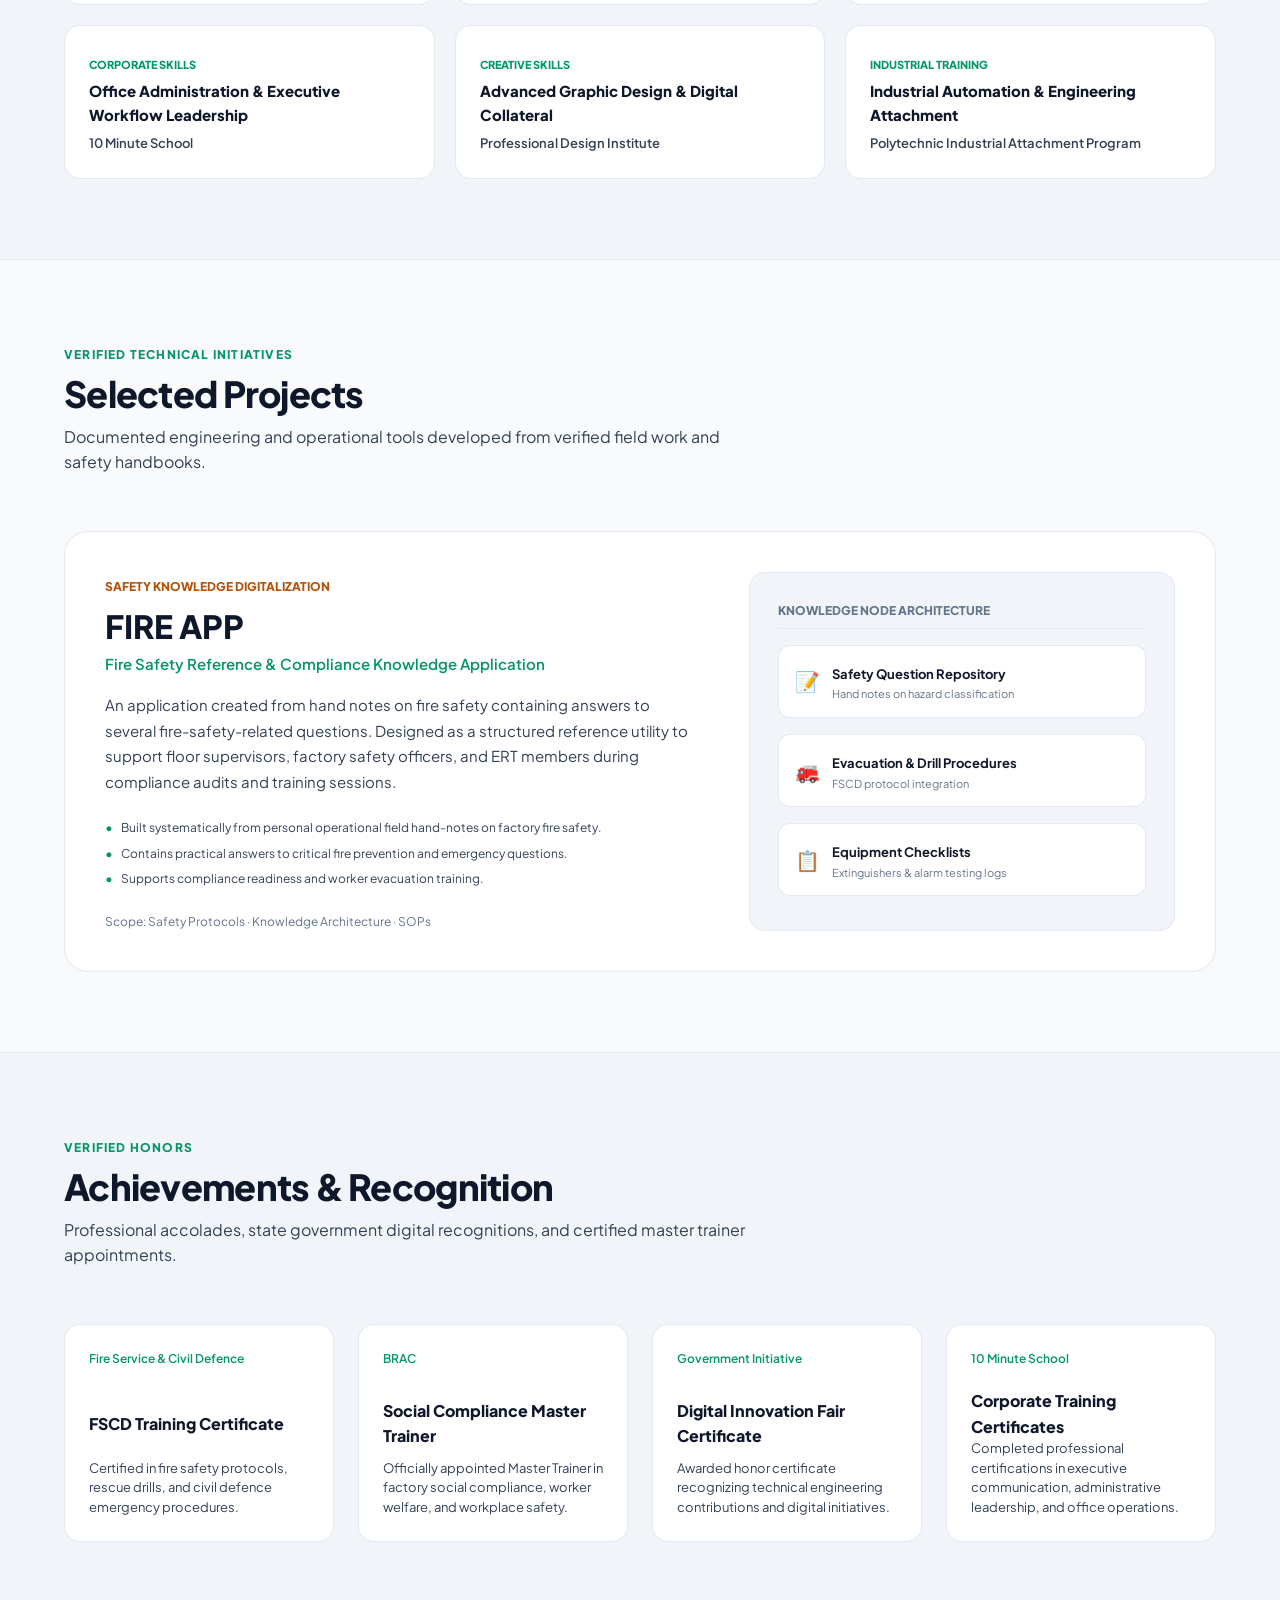
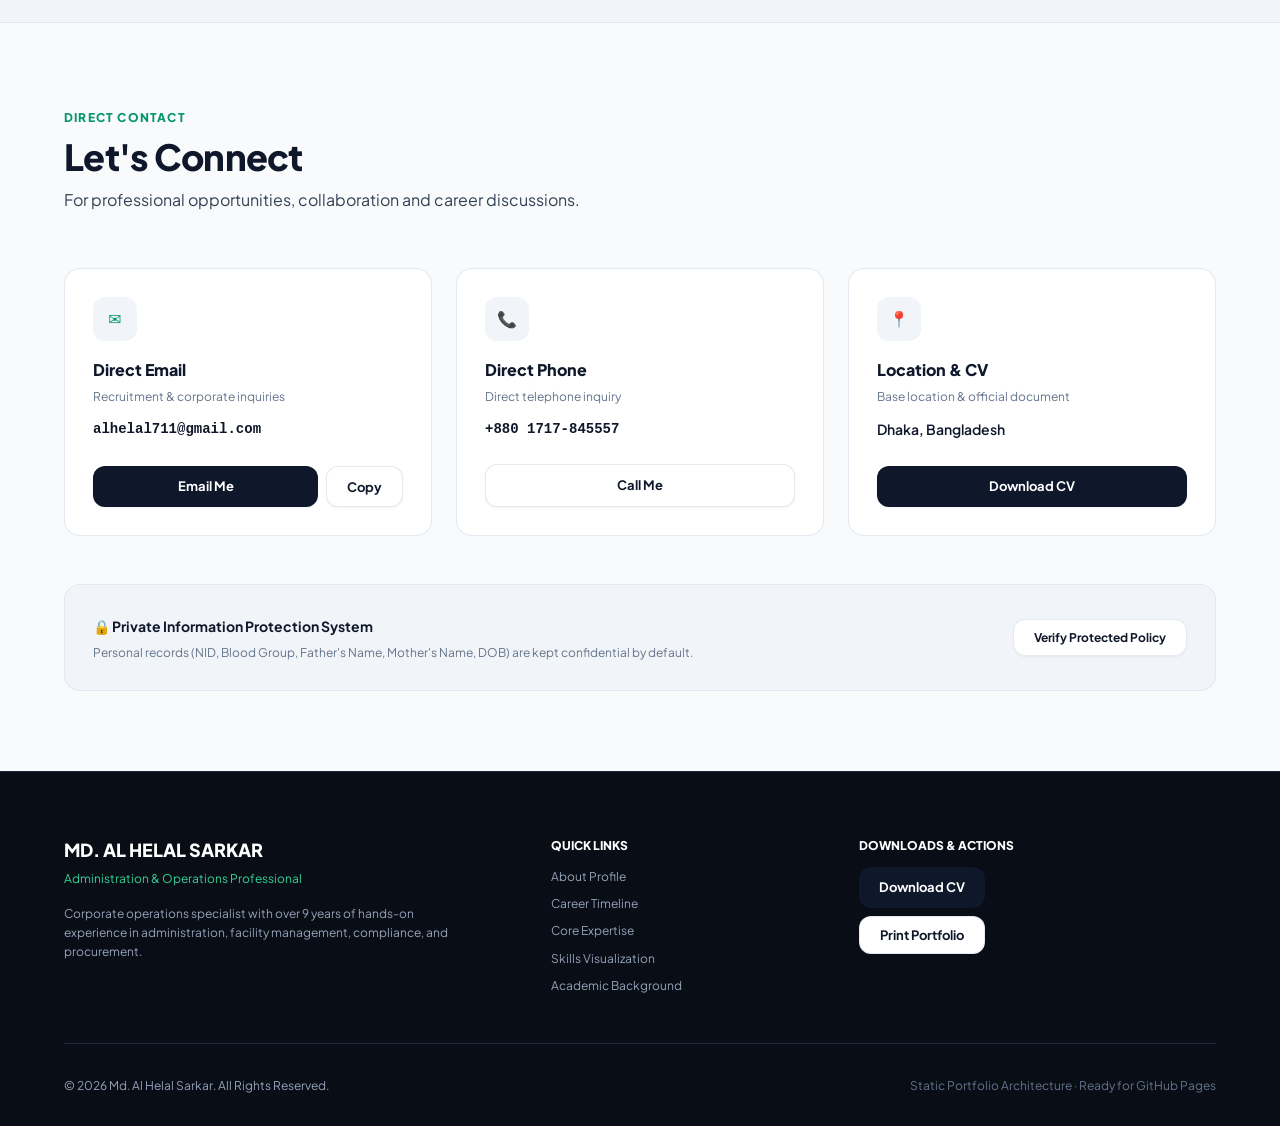
==== commit cb3e38d4: "Update index.html" ====
--- a/portfolio/index.html
+++ b/portfolio/index.html
@@ -151,10 +151,6 @@
             <span>Active</span>
           </div>
         </div>
-
-        <button class="preview-tool-trigger js-open-photo-modal">
-          📷 Test Local Photo Preview Utility
-        </button>
       </div>
     </div>
   </section>
@@ -874,28 +870,6 @@
     </div>
   </footer>
 
-  <!-- Profile Photo Live Preview Modal Utility (Section 20) -->
-  <div id="photo-modal" class="modal-overlay">
-    <div class="modal-card">
-      <div style="display: flex; justify-content: space-between; align-items: center; margin-bottom: 1rem;">
-        <h3 style="font-size: 1.125rem; font-weight: 800;">Profile Photo Live Preview</h3>
-        <button id="close-photo-modal" class="icon-btn" aria-label="Close modal">✕</button>
-      </div>
-      <p style="font-size: 0.75rem; color: var(--text-muted); margin-bottom: 1rem;">
-        Select an image from your computer to preview how it looks in the executive hero frame. Operates locally in browser memory; no files are uploaded to any server.
-      </p>
-
-      <input type="file" id="photo-file-input" accept="image/*" style="margin-bottom: 1rem; width: 100%; font-size: 0.75rem;" />
-
-      <img id="photo-modal-preview" src="" alt="Selected Preview" style="display: none; width: 100%; height: 12rem; object-fit: cover; border-radius: var(--radius-md); margin-bottom: 1rem; border: 1px solid var(--border-color);" />
-
-      <div style="display: flex; justify-content: flex-end; gap: 0.5rem;">
-        <button id="reset-photo-preview" class="btn-secondary" style="font-size: 0.75rem;">Reset Default</button>
-        <button id="apply-photo-preview" class="btn-primary" style="font-size: 0.75rem;" disabled>Apply Preview</button>
-      </div>
-    </div>
-  </div>
-
   <script src="js/script.js?v=2.0"></script>
 </body>
 </html>
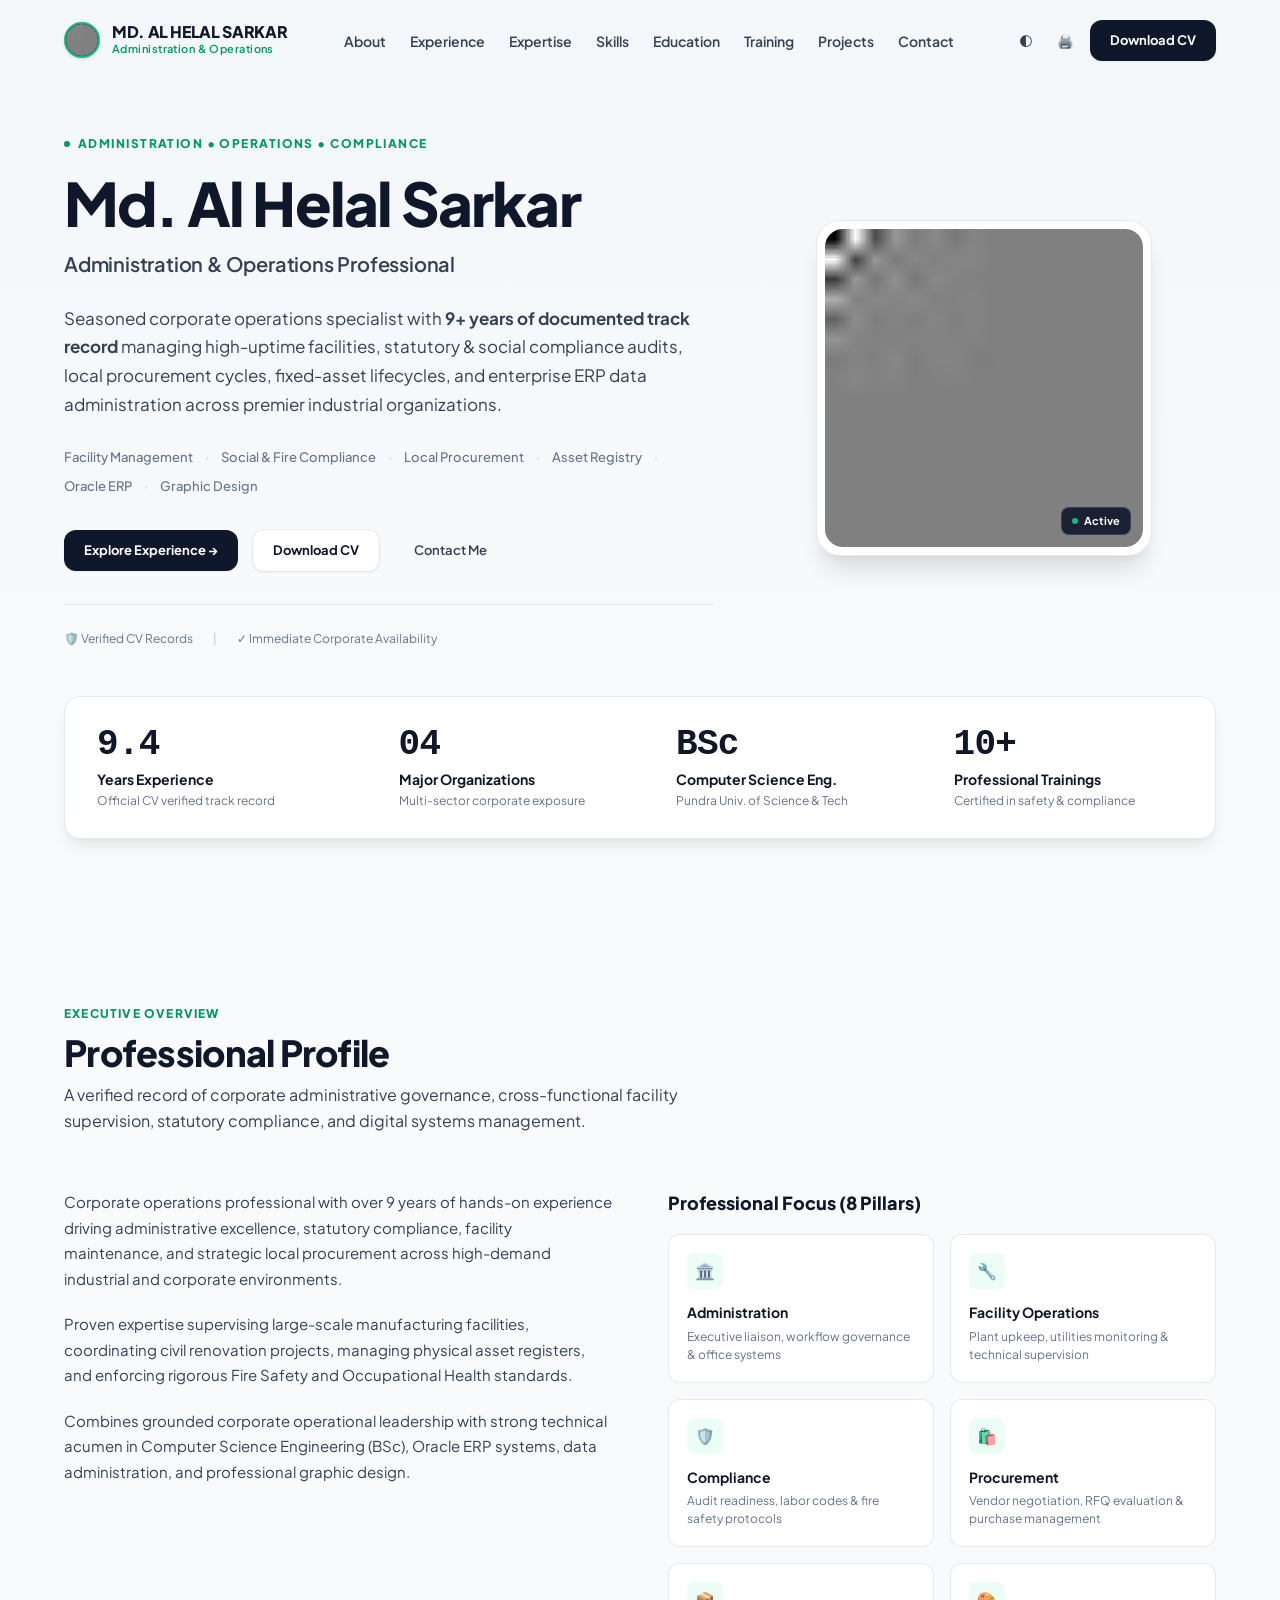
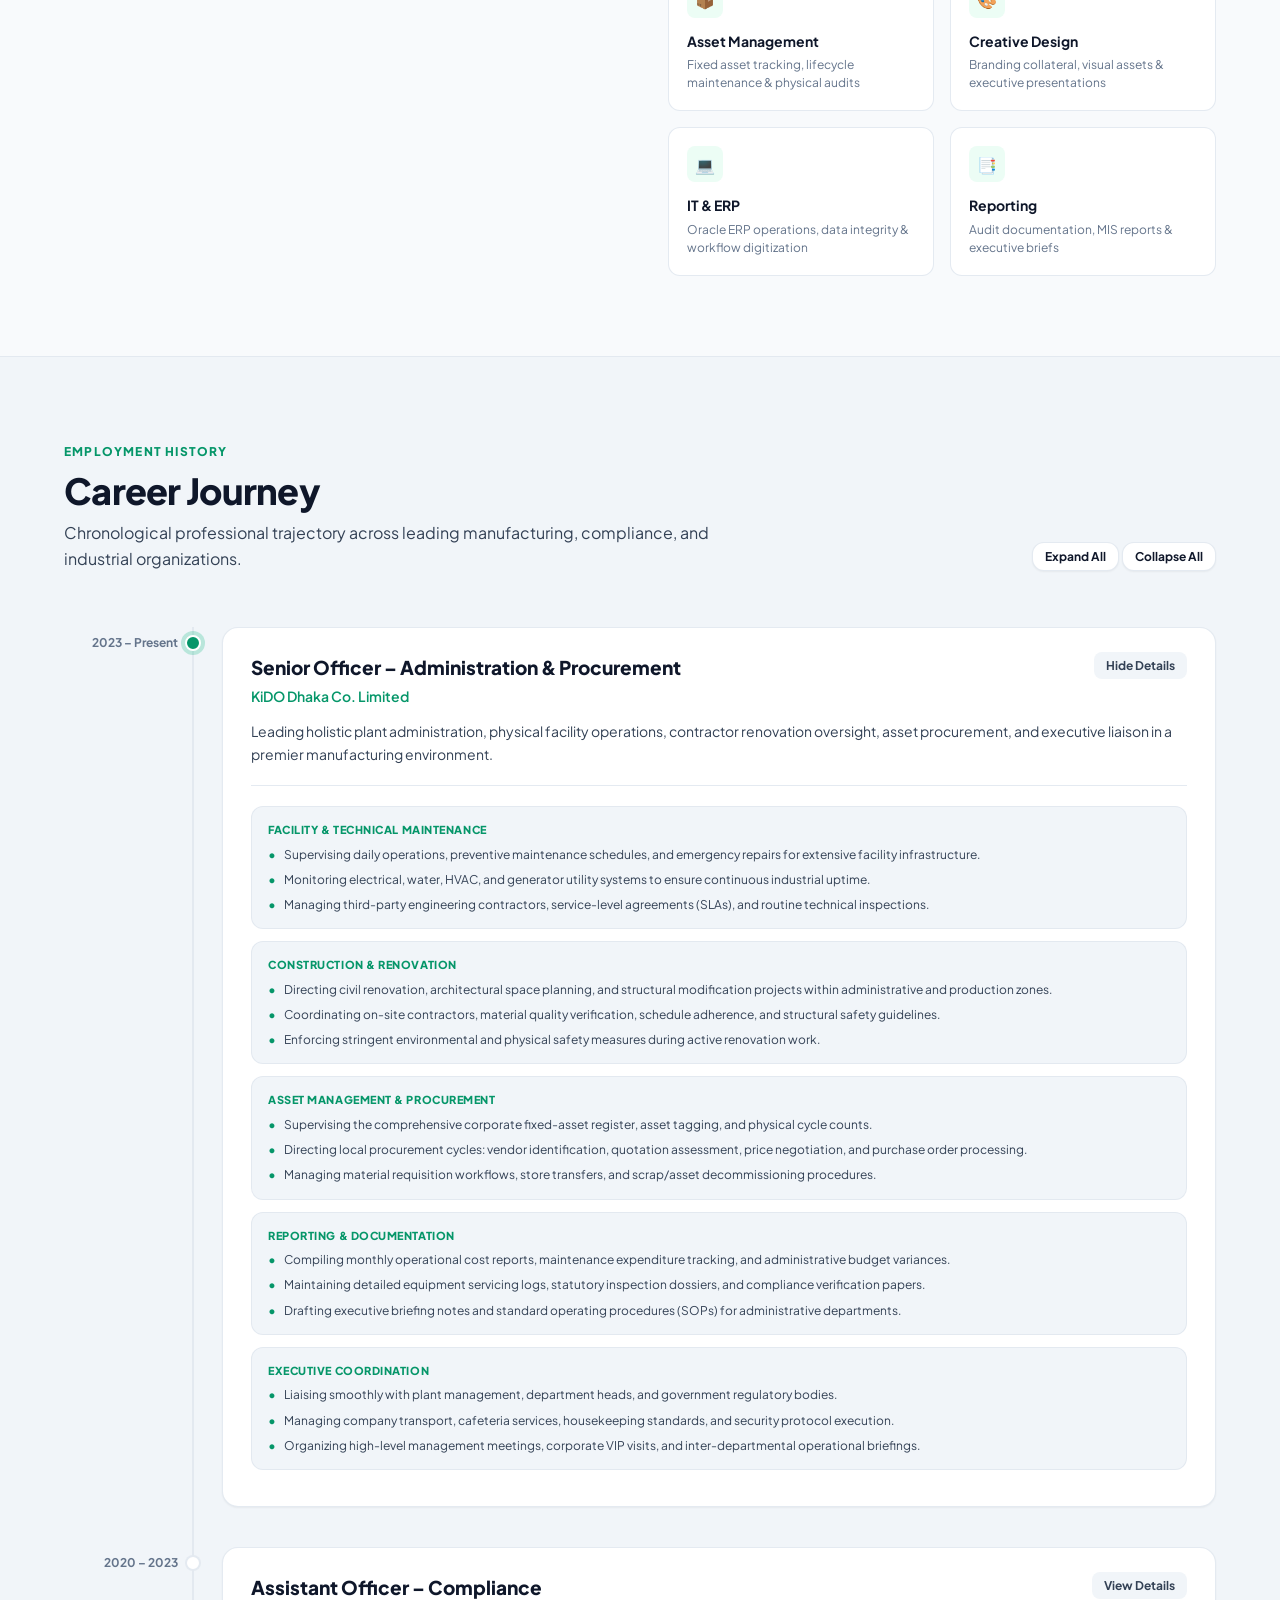
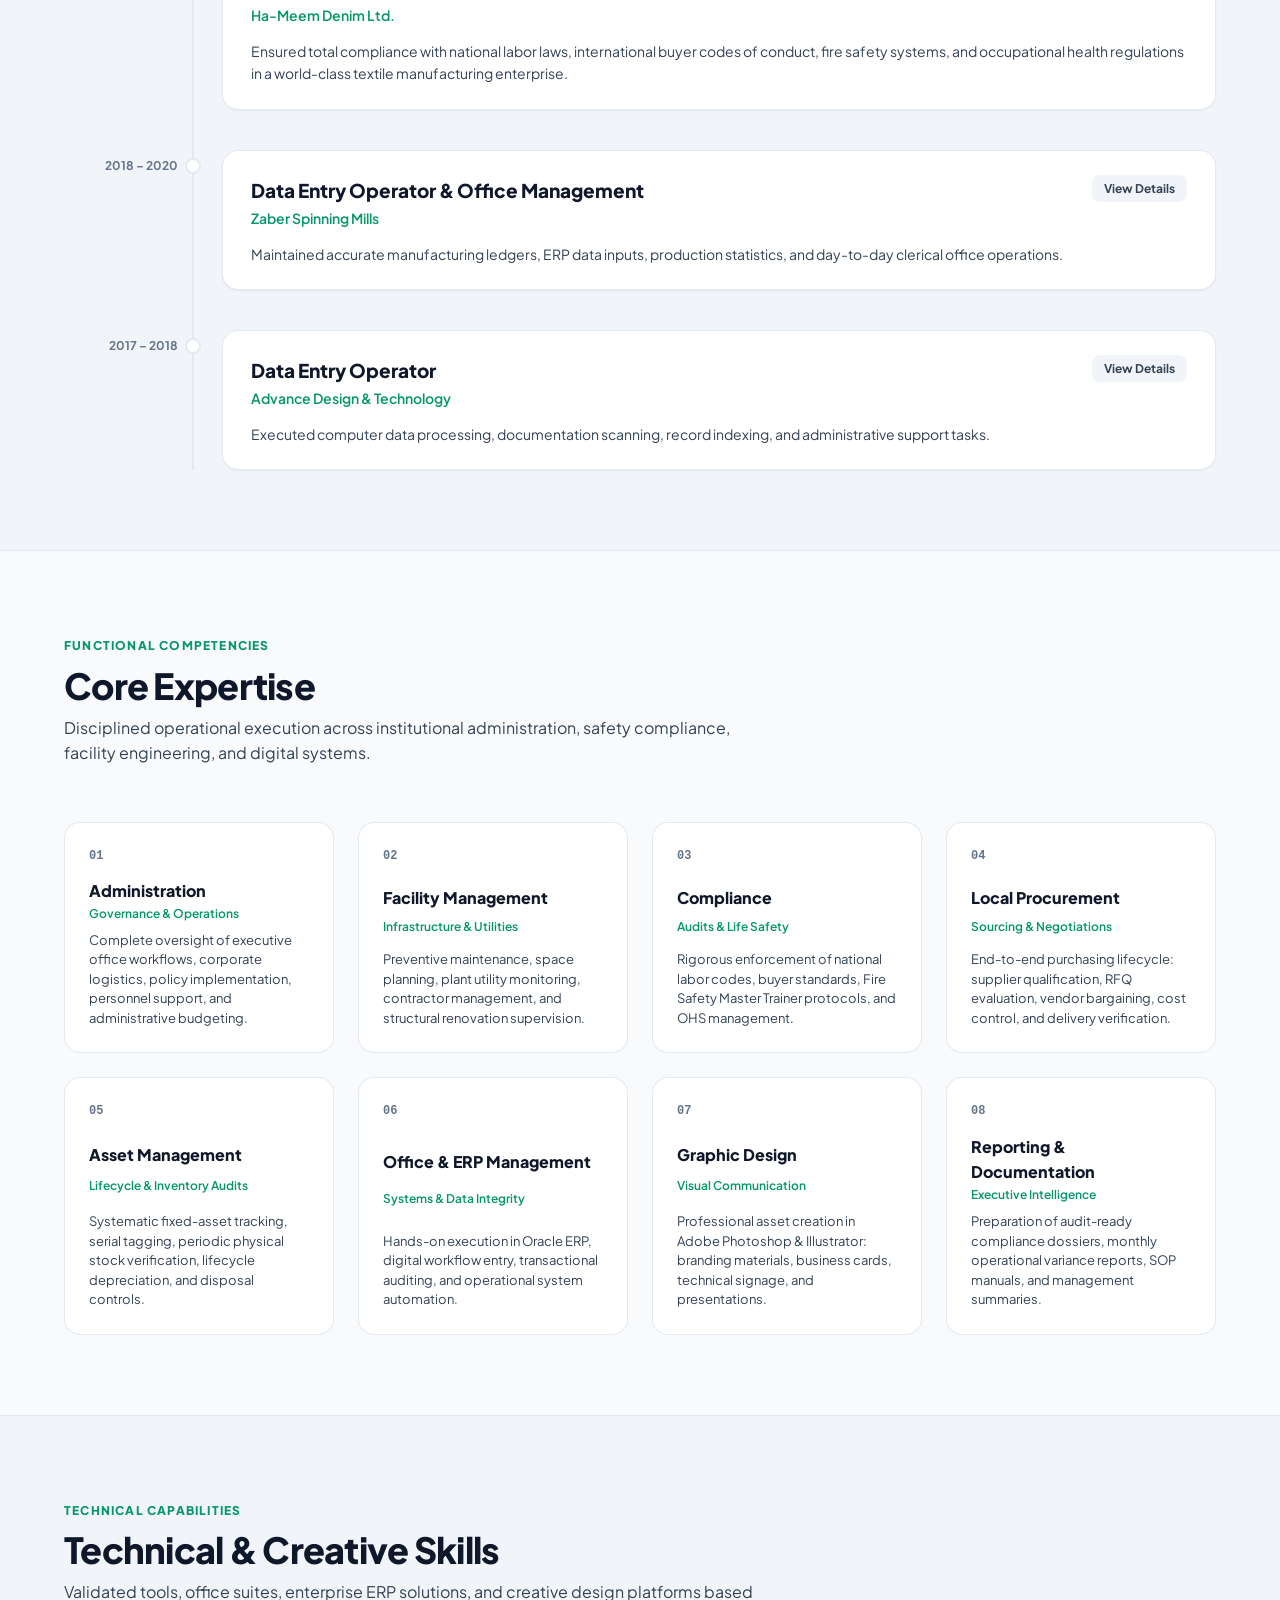
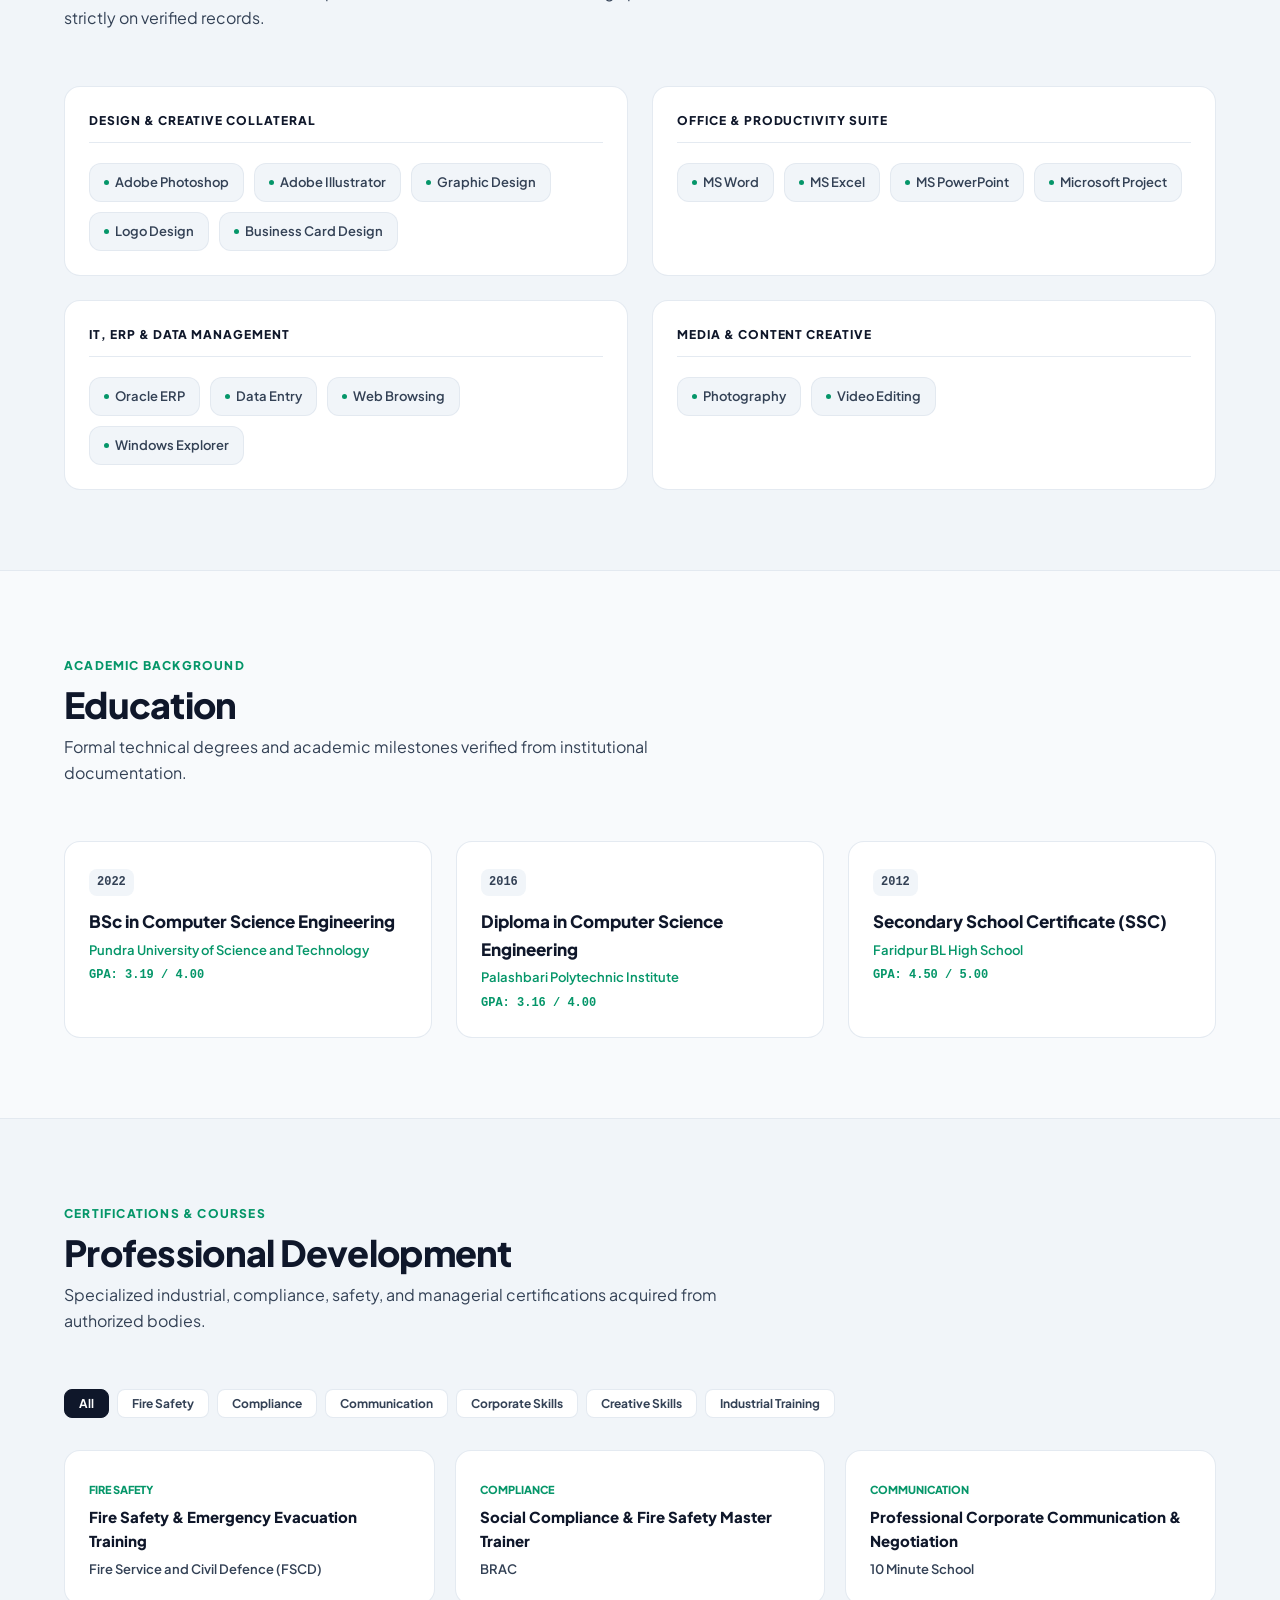
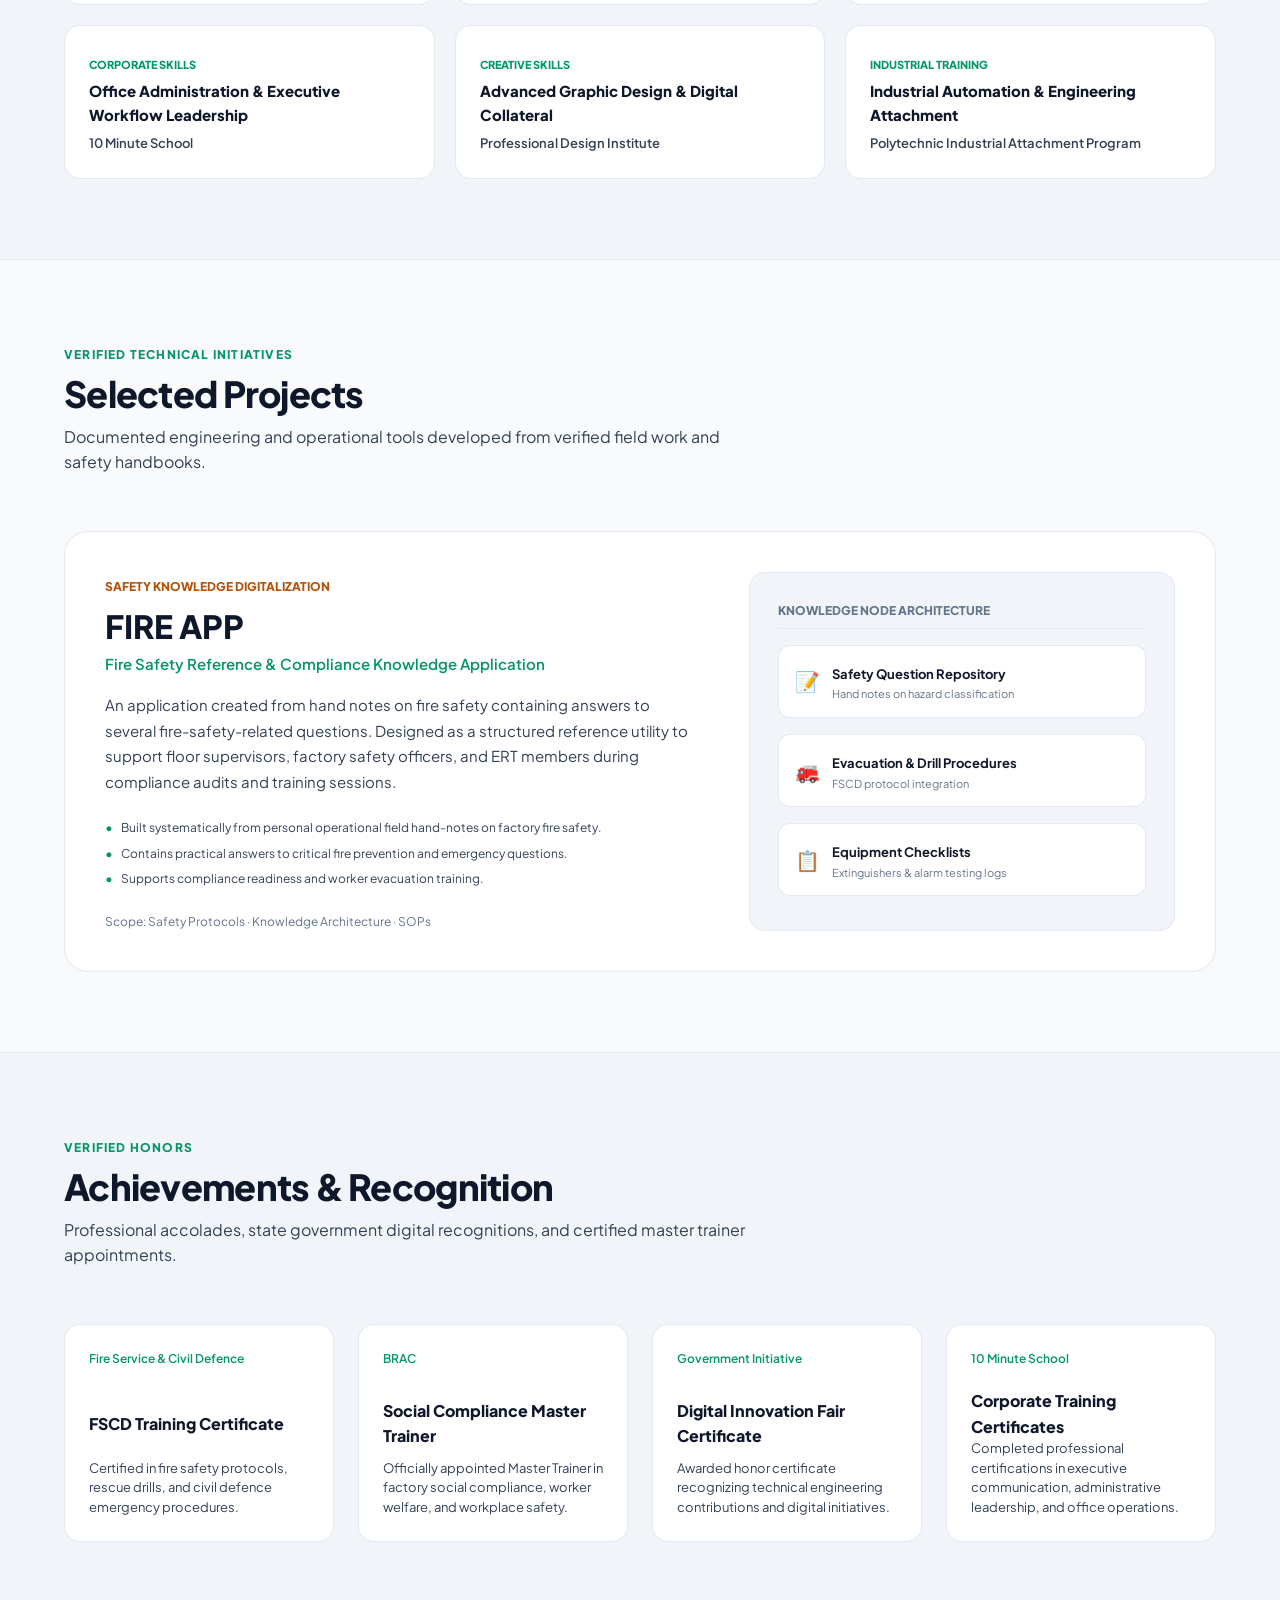
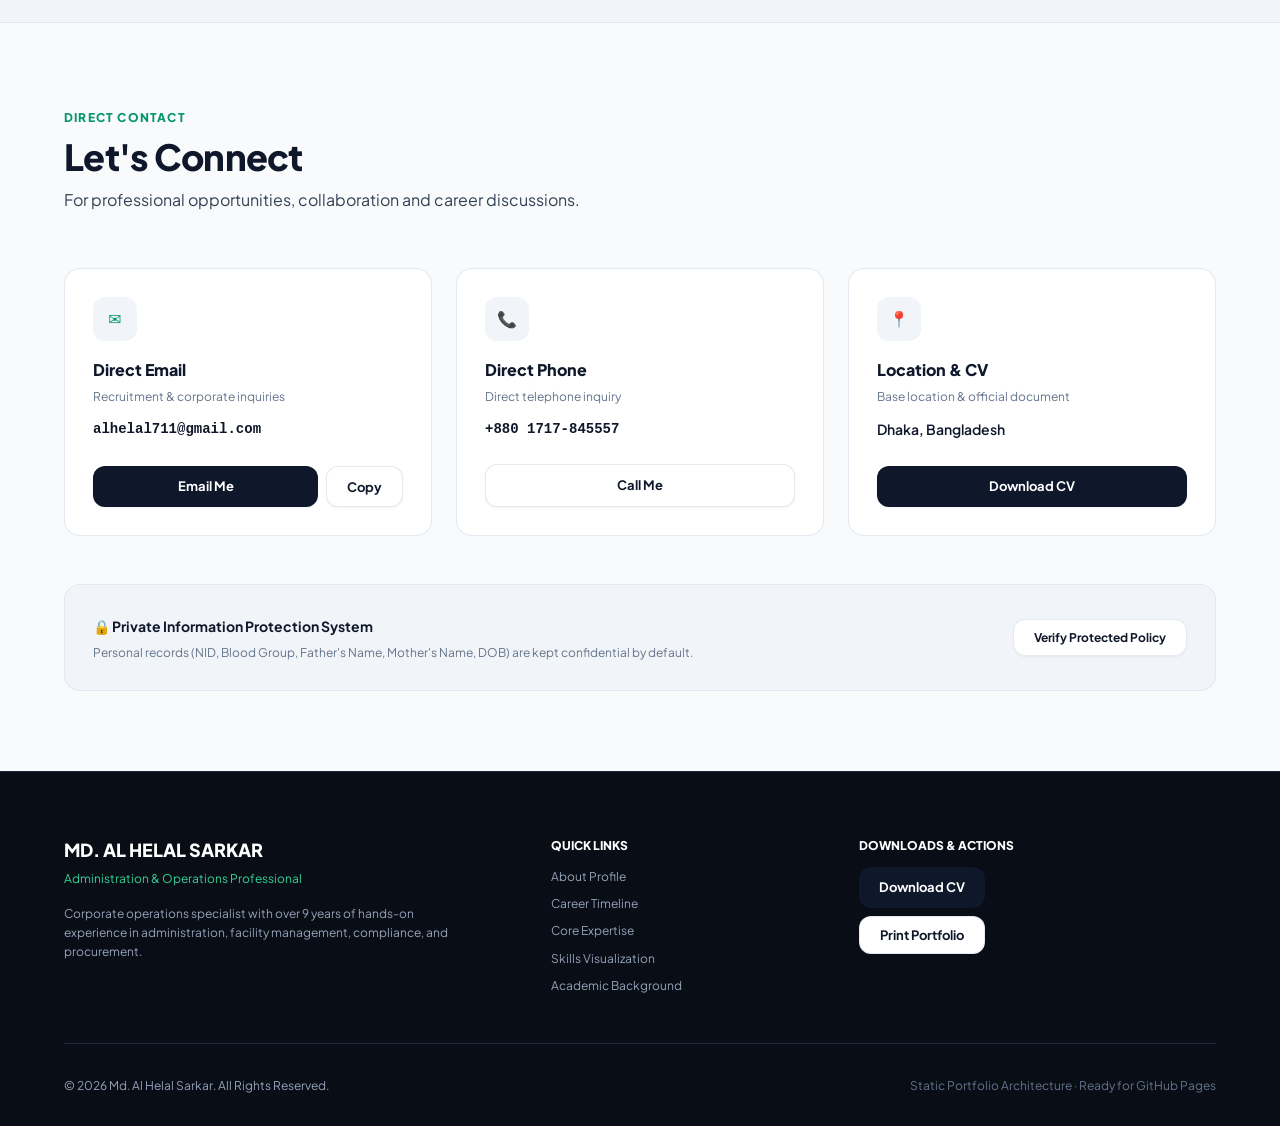
==== commit d5835425: "Update index.html" ====
--- a/portfolio/index.html
+++ b/portfolio/index.html
@@ -279,7 +279,7 @@
           <div class="timeline-card">
             <div class="timeline-header">
               <div>
-                <h3 class="role-title">Senior Officer – Administration</h3>
+                <h3 class="role-title">Senior Officer – Administration &amp; Procurement</h3>
                 <span class="company-name">KiDO Dhaka Co. Limited</span>
               </div>
               <button class="btn-toggle-details js-toggle-experience" data-target="kido-details">
